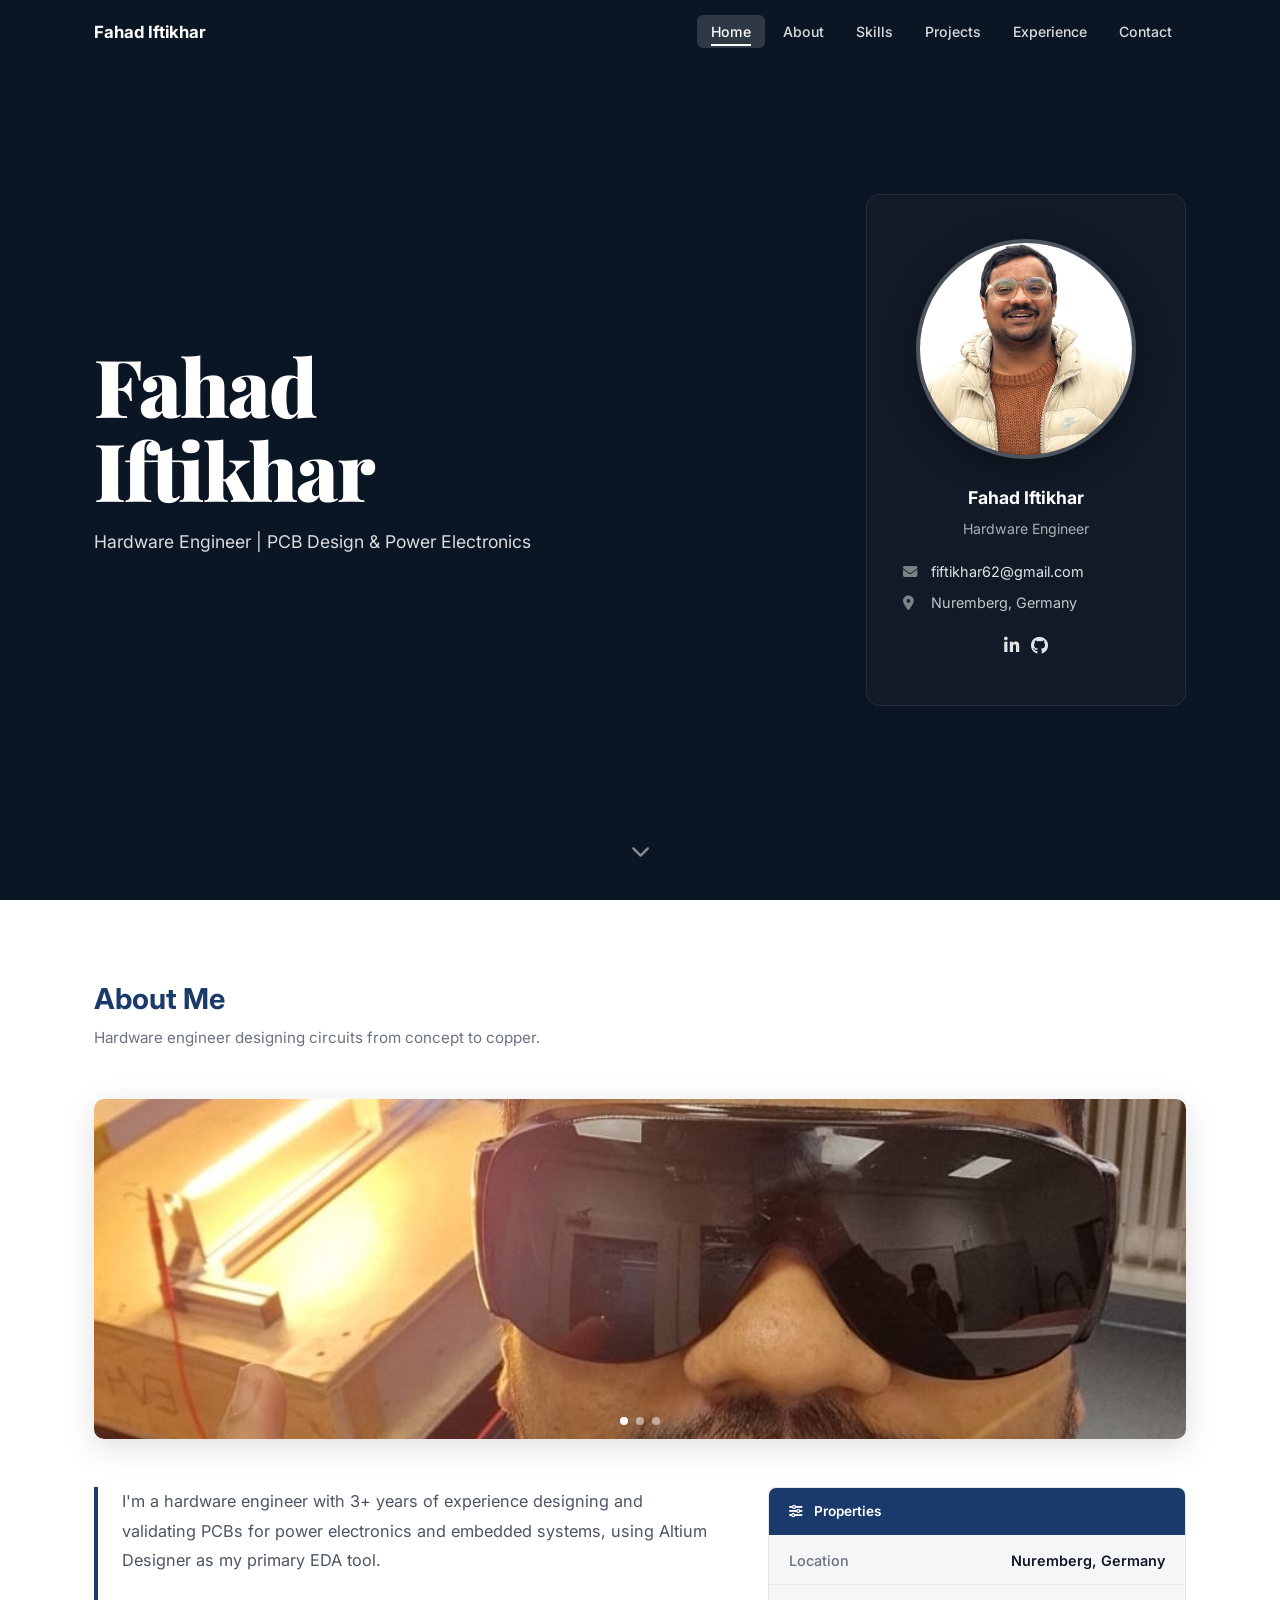
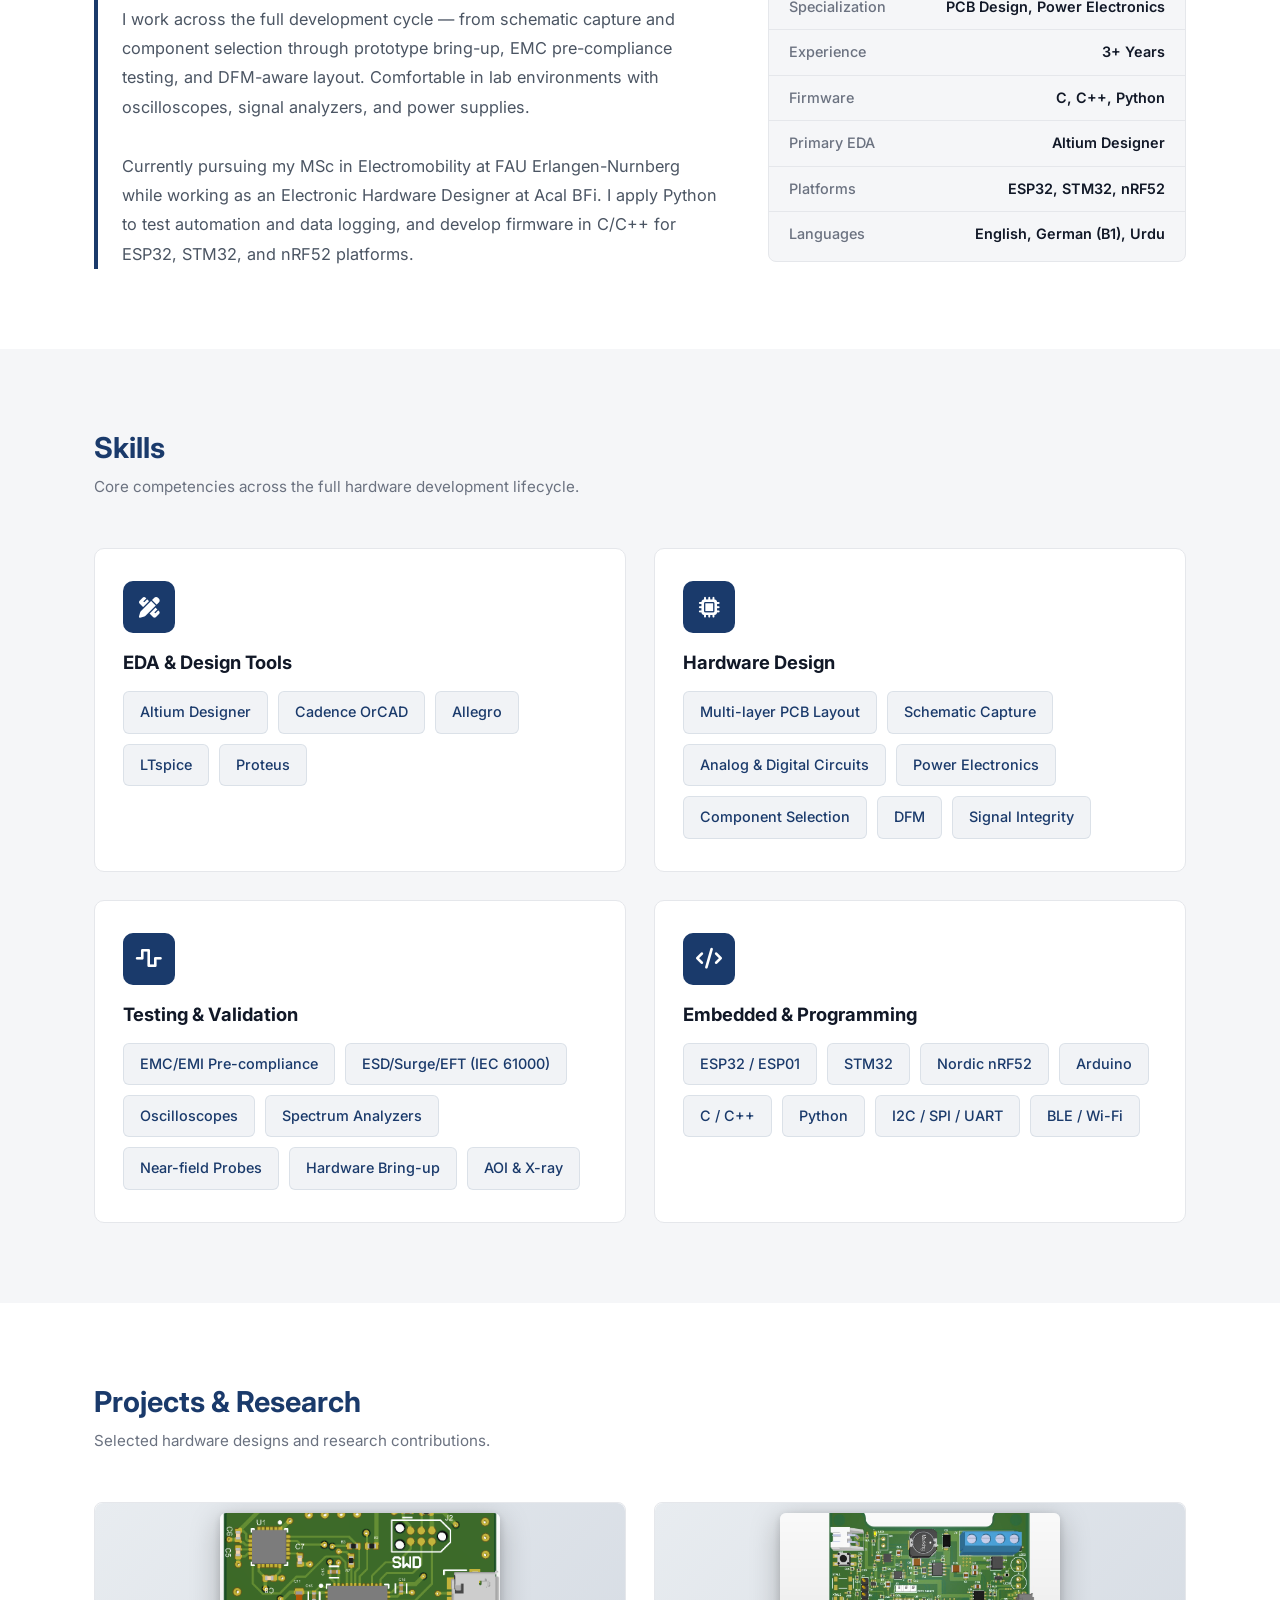
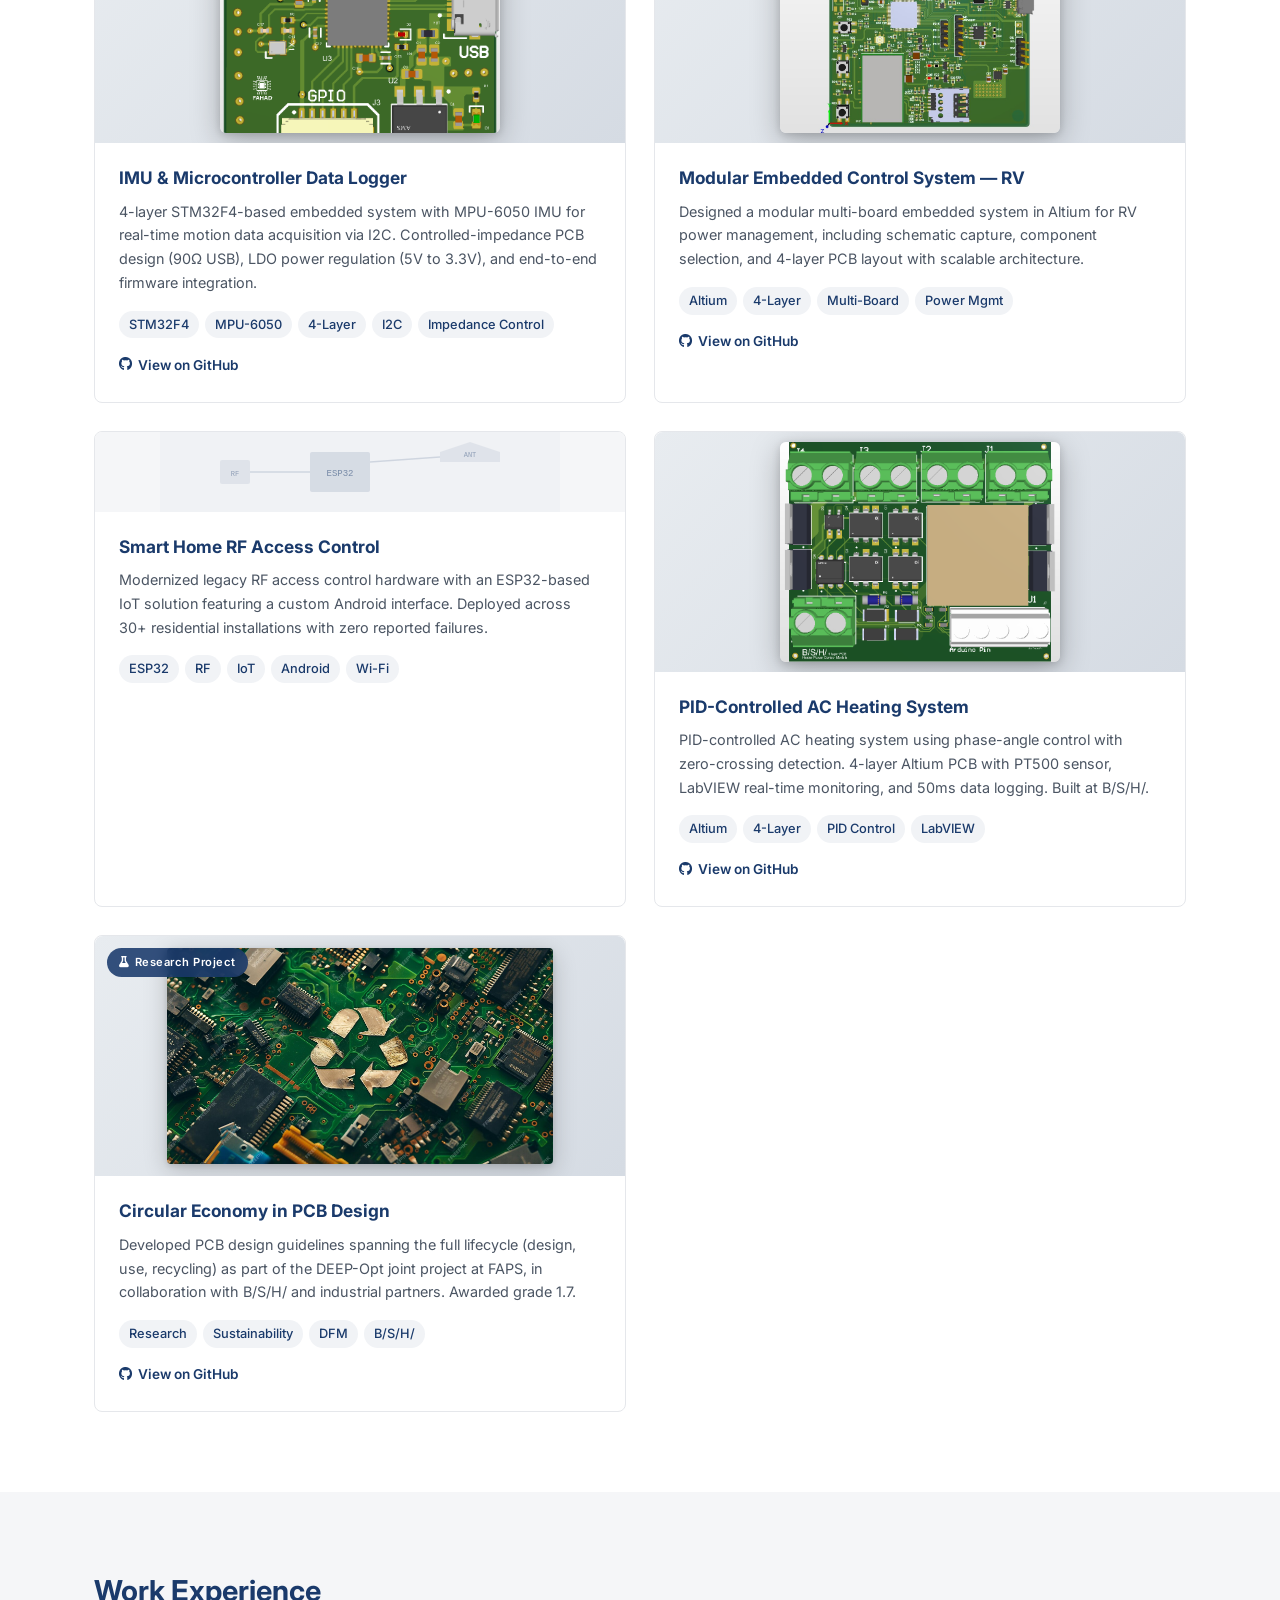
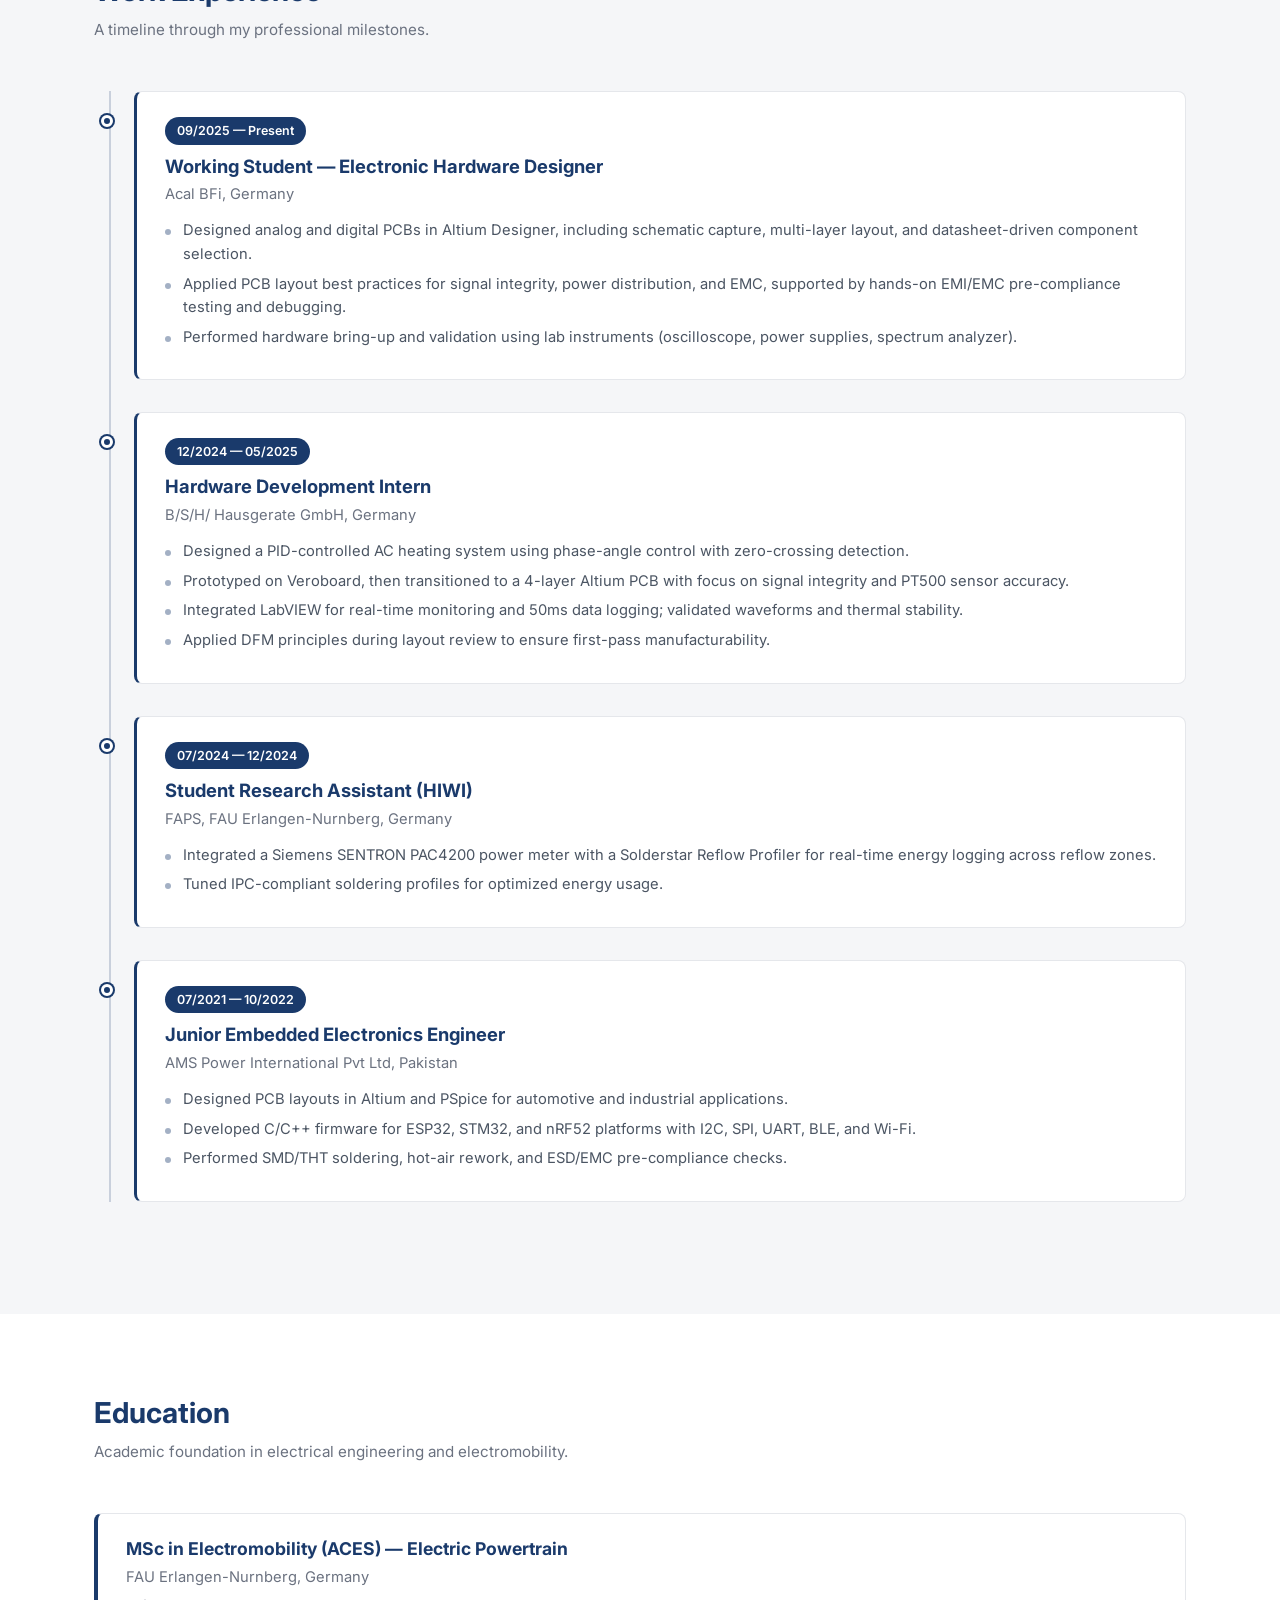
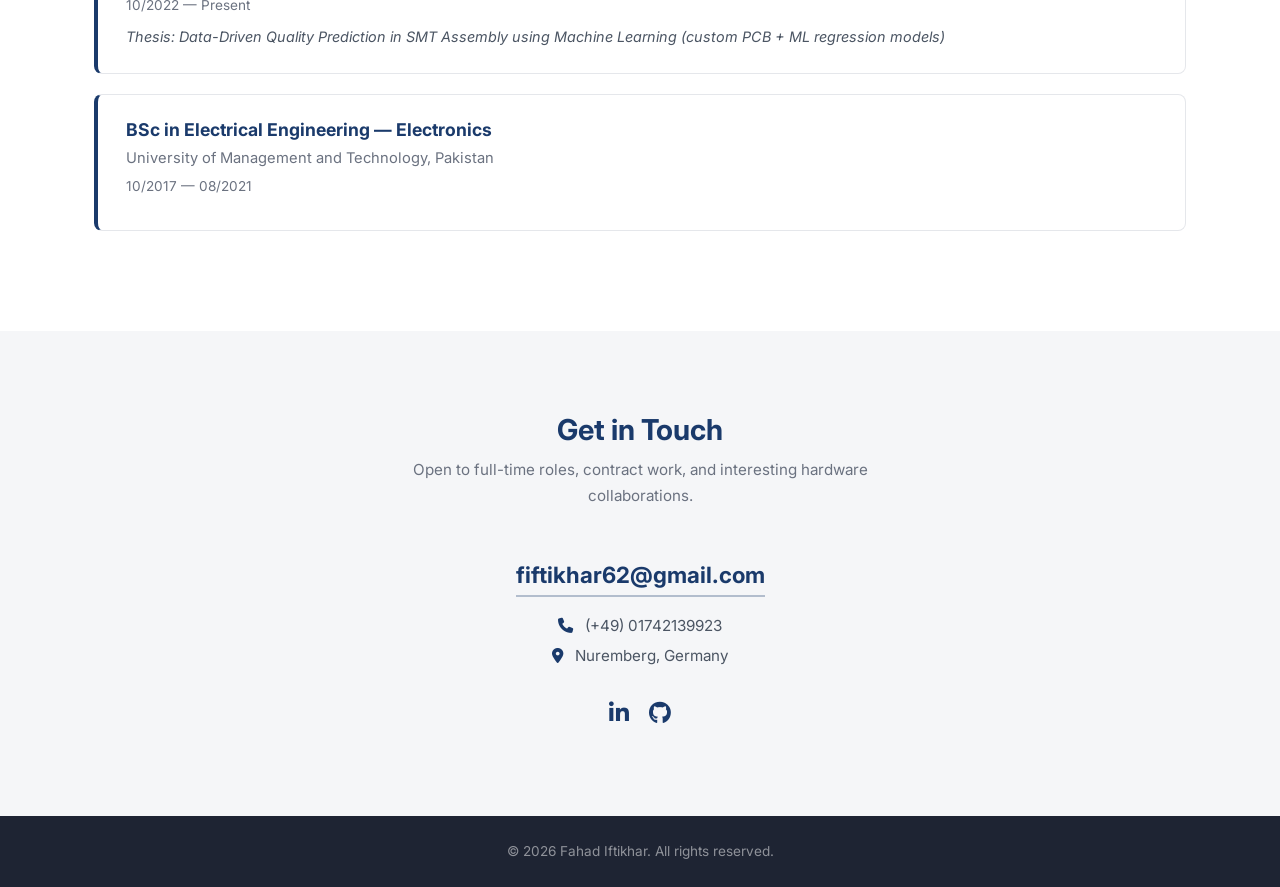
==== index.html @ a69d0ebf "Add photo slideshow to About section with B/S/H/ lab images - 3-image crossfade slideshow (Bsh1, bsh" ====
<!DOCTYPE html>
<html lang="en">
<head>
    <meta charset="UTF-8">
    <meta name="viewport" content="width=device-width, initial-scale=1.0">
    <title>Fahad Iftikhar | Hardware Engineer & PCB Design</title>
    <link rel="preconnect" href="https://fonts.googleapis.com">
    <link rel="preconnect" href="https://fonts.gstatic.com" crossorigin>
    <link href="https://fonts.googleapis.com/css2?family=Playfair+Display:wght@700;800;900&family=Inter:wght@300;400;500;600;700&display=swap" rel="stylesheet">
    <link rel="stylesheet" href="https://cdnjs.cloudflare.com/ajax/libs/font-awesome/6.5.1/css/all.min.css">
    <link rel="stylesheet" href="styles.css">
</head>
<body>

    <!-- NAVBAR -->
    <nav class="navbar navbar--transparent" id="navbar">
        <div class="nav-inner">
            <a href="#hero" class="nav-logo">Fahad Iftikhar</a>
            <button class="nav-hamburger" id="navHamburger" aria-label="Toggle navigation">
                <span></span><span></span><span></span>
            </button>
            <ul class="nav-links" id="navLinks">
                <li><a href="#hero" class="active">Home</a></li>
                <li><a href="#about">About</a></li>
                <li><a href="#skills">Skills</a></li>
                <li><a href="#projects">Projects</a></li>
                <li><a href="#experience">Experience</a></li>
                <li><a href="#contact">Contact</a></li>
            </ul>
        </div>
    </nav>

    <!-- ============================================
         HERO
         ============================================ -->
    <section class="hero" id="hero">
        <div class="hero-slideshow">
            <div class="hero-slide hero-slide--1"></div>
            <div class="hero-slide hero-slide--2"></div>
            <div class="hero-slide hero-slide--3"></div>
            <div class="hero-slide hero-slide--4"></div>
        </div>
        <div class="hero-inner">
            <div class="hero-content">
                <h1 class="hero-name">Fahad<br>Iftikhar</h1>
                <p class="hero-subtitle">Hardware Engineer | PCB Design & Power Electronics</p>
            </div>
            <div class="hero-sidebar">
                <div class="hero-photo">
                    <img src="CV.png" alt="Fahad Iftikhar">
                </div>
                <p class="hero-sidebar-name">Fahad Iftikhar</p>
                <p class="hero-sidebar-title">Hardware Engineer</p>
                <div class="hero-sidebar-info">
                    <p><i class="fa-solid fa-envelope" style="width:16px;margin-right:8px;opacity:0.6;"></i> <a href="mailto:fiftikhar62@gmail.com">fiftikhar62@gmail.com</a></p>
                    <p style="margin-top:6px;"><i class="fa-solid fa-location-dot" style="width:16px;margin-right:8px;opacity:0.6;"></i> Nuremberg, Germany</p>
                    <div style="display:flex;gap:12px;margin-top:16px;justify-content:center;">
                        <a href="https://www.linkedin.com/in/fahadiftikhar62/" target="_blank" style="font-size:1.1rem;"><i class="fa-brands fa-linkedin-in"></i></a>
                        <a href="https://github.com/fiftikhar62" target="_blank" style="font-size:1.1rem;"><i class="fa-brands fa-github"></i></a>
                    </div>
                </div>
            </div>
        </div>
        <a href="#about" class="scroll-indicator"><i class="fa-solid fa-chevron-down"></i></a>
    </section>

    <!-- ============================================
         ABOUT
         ============================================ -->
    <section class="section-padding" id="about">
        <div class="container">
            <h2 class="section-title reveal">About Me</h2>
            <p class="section-subtitle reveal reveal-d1">Hardware engineer designing circuits from concept to copper.</p>
            <div class="about-photos reveal reveal-up">
                <div class="about-slideshow">
                    <div class="about-slide about-slide--active">
                        <img src="Bsh1.jpeg" alt="At B/S/H/ lab">
                    </div>
                    <div class="about-slide">
                        <img src="bsh2.jpeg" alt="Hardware work at B/S/H/">
                    </div>
                    <div class="about-slide">
                        <img src="bsh3.jpeg" alt="PCB testing at B/S/H/">
                    </div>
                    <div class="about-slide-dots">
                        <span class="about-dot about-dot--active"></span>
                        <span class="about-dot"></span>
                        <span class="about-dot"></span>
                    </div>
                </div>
            </div>
            <div class="about-grid">
                <div class="about-text reveal reveal-left">
                    <p>I'm a hardware engineer with 3+ years of experience designing and validating PCBs for power electronics and embedded systems, using Altium Designer as my primary EDA tool.</p>
                    <br>
                    <p>I work across the full development cycle — from schematic capture and component selection through prototype bring-up, EMC pre-compliance testing, and DFM-aware layout. Comfortable in lab environments with oscilloscopes, signal analyzers, and power supplies.</p>
                    <br>
                    <p>Currently pursuing my MSc in Electromobility at FAU Erlangen-Nurnberg while working as an Electronic Hardware Designer at Acal BFi. I apply Python to test automation and data logging, and develop firmware in C/C++ for ESP32, STM32, and nRF52 platforms.</p>
                </div>
                <div class="about-properties reveal reveal-right">
                    <div class="about-properties-header"><i class="fa-solid fa-sliders" style="margin-right:8px;"></i> Properties</div>
                    <div class="about-properties-body">
                        <div class="prop-row"><span class="prop-key">Location</span><span class="prop-val">Nuremberg, Germany</span></div>
                        <div class="prop-row"><span class="prop-key">Specialization</span><span class="prop-val">PCB Design, Power Electronics</span></div>
                        <div class="prop-row"><span class="prop-key">Experience</span><span class="prop-val">3+ Years</span></div>
                        <div class="prop-row"><span class="prop-key">Firmware</span><span class="prop-val">C, C++, Python</span></div>
                        <div class="prop-row"><span class="prop-key">Primary EDA</span><span class="prop-val">Altium Designer</span></div>
                        <div class="prop-row"><span class="prop-key">Platforms</span><span class="prop-val">ESP32, STM32, nRF52</span></div>
                        <div class="prop-row"><span class="prop-key">Languages</span><span class="prop-val">English, German (B1), Urdu</span></div>
                    </div>
                </div>
            </div>
        </div>
    </section>

    <!-- ============================================
         SKILLS
         ============================================ -->
    <section class="section-padding skills-section" id="skills" style="background:var(--bg-grey);">
        <div class="container">
            <h2 class="section-title reveal">Skills</h2>
            <p class="section-subtitle reveal reveal-d1">Core competencies across the full hardware development lifecycle.</p>
            <div class="skills-grid">
                <div class="skill-card reveal reveal-up">
                    <div class="skill-card-icon"><i class="fa-solid fa-pen-ruler"></i></div>
                    <h3 class="skill-card-title">EDA & Design Tools</h3>
                    <div class="skill-tags">
                        <span class="skill-tag">Altium Designer</span>
                        <span class="skill-tag">Cadence OrCAD</span>
                        <span class="skill-tag">Allegro</span>
                        <span class="skill-tag">LTspice</span>
                        <span class="skill-tag">Proteus</span>
                    </div>
                </div>
                <div class="skill-card reveal reveal-up" style="transition-delay:0.1s;">
                    <div class="skill-card-icon"><i class="fa-solid fa-microchip"></i></div>
                    <h3 class="skill-card-title">Hardware Design</h3>
                    <div class="skill-tags">
                        <span class="skill-tag">Multi-layer PCB Layout</span>
                        <span class="skill-tag">Schematic Capture</span>
                        <span class="skill-tag">Analog & Digital Circuits</span>
                        <span class="skill-tag">Power Electronics</span>
                        <span class="skill-tag">Component Selection</span>
                        <span class="skill-tag">DFM</span>
                        <span class="skill-tag">Signal Integrity</span>
                    </div>
                </div>
                <div class="skill-card reveal reveal-up" style="transition-delay:0.2s;">
                    <div class="skill-card-icon"><i class="fa-solid fa-wave-square"></i></div>
                    <h3 class="skill-card-title">Testing & Validation</h3>
                    <div class="skill-tags">
                        <span class="skill-tag">EMC/EMI Pre-compliance</span>
                        <span class="skill-tag">ESD/Surge/EFT (IEC 61000)</span>
                        <span class="skill-tag">Oscilloscopes</span>
                        <span class="skill-tag">Spectrum Analyzers</span>
                        <span class="skill-tag">Near-field Probes</span>
                        <span class="skill-tag">Hardware Bring-up</span>
                        <span class="skill-tag">AOI & X-ray</span>
                    </div>
                </div>
                <div class="skill-card reveal reveal-up" style="transition-delay:0.3s;">
                    <div class="skill-card-icon"><i class="fa-solid fa-code"></i></div>
                    <h3 class="skill-card-title">Embedded & Programming</h3>
                    <div class="skill-tags">
                        <span class="skill-tag">ESP32 / ESP01</span>
                        <span class="skill-tag">STM32</span>
                        <span class="skill-tag">Nordic nRF52</span>
                        <span class="skill-tag">Arduino</span>
                        <span class="skill-tag">C / C++</span>
                        <span class="skill-tag">Python</span>
                        <span class="skill-tag">I2C / SPI / UART</span>
                        <span class="skill-tag">BLE / Wi-Fi</span>
                    </div>
                </div>
            </div>
        </div>
    </section>

    <!-- ============================================
         PROJECTS
         ============================================ -->
    <section class="section-padding" id="projects">
        <div class="container">
            <h2 class="section-title reveal">Projects & Research</h2>
            <p class="section-subtitle reveal reveal-d1">Selected hardware designs and research contributions.</p>
            <div class="projects-grid">

                <div id="imu-data-logger" class="project-card pcb-card reveal reveal-up">
                    <div class="pcb-showcase">
                        <div class="pcb-flipper">
                            <div class="pcb-flip-front">
                                <img src="IMU Logger F.png" alt="IMU Data Logger - Front View">
                            </div>
                            <div class="pcb-flip-back">
                                <img src="IMU Logger Back.png" alt="IMU Data Logger - Back View">
                            </div>
                        </div>
                    </div>
                    <div class="project-body">
                        <h3 class="project-name">IMU & Microcontroller Data Logger</h3>
                        <p class="project-desc">4-layer STM32F4-based embedded system with MPU-6050 IMU for real-time motion data acquisition via I2C. Controlled-impedance PCB design (90&#8486; USB), LDO power regulation (5V to 3.3V), and end-to-end firmware integration.</p>
                        <div class="project-tags">
                            <span class="project-tag">STM32F4</span>
                            <span class="project-tag">MPU-6050</span>
                            <span class="project-tag">4-Layer</span>
                            <span class="project-tag">I2C</span>
                            <span class="project-tag">Impedance Control</span>
                        </div>
                        <a href="https://github.com/fiftikhar62/Inertial-Measurement-Unit-IMU-Microcontroller-Data-Logger" target="_blank" class="project-link"><i class="fa-brands fa-github"></i> View on GitHub</a>
                    </div>
                </div>

                <div id="rv-control-system" class="project-card pcb-card reveal reveal-up" style="transition-delay:0.1s;">
                    <div class="pcb-showcase">
                        <div class="pcb-flipper">
                            <div class="pcb-flip-front">
                                <img src="RV-Main_1.jpg" alt="RV Main Hub - Top View">
                            </div>
                            <div class="pcb-flip-back">
                                <img src="RV-Main_2.jpg" alt="RV Main Hub - Back View">
                            </div>
                        </div>
                    </div>
                    <div class="project-body">
                        <h3 class="project-name">Modular Embedded Control System — RV</h3>
                        <p class="project-desc">Designed a modular multi-board embedded system in Altium for RV power management, including schematic capture, component selection, and 4-layer PCB layout with scalable architecture.</p>
                        <div class="project-tags">
                            <span class="project-tag">Altium</span>
                            <span class="project-tag">4-Layer</span>
                            <span class="project-tag">Multi-Board</span>
                            <span class="project-tag">Power Mgmt</span>
                        </div>
                        <a href="https://github.com/fiftikhar62/RV-Hub-Board-PCB-Design" target="_blank" class="project-link"><i class="fa-brands fa-github"></i> View on GitHub</a>
                    </div>
                </div>

                <div id="smart-home-rf" class="project-card reveal reveal-up" style="transition-delay:0.2s;">
                    <div class="project-decoration">
                        <svg viewBox="0 0 400 80" xmlns="http://www.w3.org/2000/svg">
                            <rect fill="#f0f2f5" width="400" height="80"/>
                            <rect x="150" y="20" width="60" height="40" rx="2" fill="#1a3a6b" opacity="0.12"/>
                            <text x="180" y="44" text-anchor="middle" font-size="9" fill="#1a3a6b" opacity="0.5" font-family="monospace">ESP32</text>
                            <path d="M280 20 L310 10 L340 20 L340 30 L280 30 Z" fill="#1a3a6b" opacity="0.08"/>
                            <text x="310" y="25" text-anchor="middle" font-size="7" fill="#1a3a6b" opacity="0.4" font-family="monospace">ANT</text>
                            <rect x="60" y="28" width="30" height="24" rx="2" fill="#1a3a6b" opacity="0.08"/>
                            <text x="75" y="44" text-anchor="middle" font-size="7" fill="#1a3a6b" opacity="0.4" font-family="monospace">RF</text>
                            <line x1="90" y1="40" x2="150" y2="40" stroke="#1a3a6b" stroke-width="1.5" opacity="0.15"/>
                            <line x1="210" y1="30" x2="280" y2="25" stroke="#1a3a6b" stroke-width="1.5" opacity="0.15"/>
                        </svg>
                    </div>
                    <div class="project-body">
                        <h3 class="project-name">Smart Home RF Access Control</h3>
                        <p class="project-desc">Modernized legacy RF access control hardware with an ESP32-based IoT solution featuring a custom Android interface. Deployed across 30+ residential installations with zero reported failures.</p>
                        <div class="project-tags">
                            <span class="project-tag">ESP32</span>
                            <span class="project-tag">RF</span>
                            <span class="project-tag">IoT</span>
                            <span class="project-tag">Android</span>
                            <span class="project-tag">Wi-Fi</span>
                        </div>
                    </div>
                </div>

                <div id="pid-heating-system" class="project-card pcb-card reveal reveal-up" style="transition-delay:0.3s;">
                    <div class="pcb-showcase pcb-showcase--static">
                        <img src="PID-Controlled AC Heating System.png" alt="PID-Controlled AC Heating System PCB">
                    </div>
                    <div class="project-body">
                        <h3 class="project-name">PID-Controlled AC Heating System</h3>
                        <p class="project-desc">PID-controlled AC heating system using phase-angle control with zero-crossing detection. 4-layer Altium PCB with PT500 sensor, LabVIEW real-time monitoring, and 50ms data logging. Built at B/S/H/.</p>
                        <div class="project-tags">
                            <span class="project-tag">Altium</span>
                            <span class="project-tag">4-Layer</span>
                            <span class="project-tag">PID Control</span>
                            <span class="project-tag">LabVIEW</span>
                        </div>
                        <a href="https://github.com/fiftikhar62/Heater-Power-Control-System-With-Phase-angle-shift-Method" target="_blank" class="project-link"><i class="fa-brands fa-github"></i> View on GitHub</a>
                    </div>
                </div>

                <div id="circular-economy-research" class="project-card pcb-card reveal reveal-up" style="transition-delay:0.15s;">
                    <div class="pcb-showcase research-showcase">
                        <span class="research-badge"><i class="fa-solid fa-flask"></i> Research Project</span>
                        <div class="research-carousel">
                            <div class="research-slide research-slide--active">
                                <img src="PT1.jpg" alt="Circular Economy Research - Page 1">
                            </div>
                            <div class="research-slide">
                                <img src="PT2.jpg" alt="Circular Economy Research - Page 2">
                            </div>
                            <div class="research-slide">
                                <img src="PT3.jpg" alt="Circular Economy Research - Page 3">
                            </div>
                        </div>
                    </div>
                    <div class="project-body">
                        <h3 class="project-name">Circular Economy in PCB Design</h3>
                        <p class="project-desc">Developed PCB design guidelines spanning the full lifecycle (design, use, recycling) as part of the DEEP-Opt joint project at FAPS, in collaboration with B/S/H/ and industrial partners. Awarded grade 1.7.</p>
                        <div class="project-tags">
                            <span class="project-tag">Research</span>
                            <span class="project-tag">Sustainability</span>
                            <span class="project-tag">DFM</span>
                            <span class="project-tag">B/S/H/</span>
                        </div>
                        <a href="https://github.com/fiftikhar62/Conceptualization-of-Circular-Economy-Guidelines-for-PCB-s-using-Literature-Insights." target="_blank" class="project-link"><i class="fa-brands fa-github"></i> View on GitHub</a>
                    </div>
                </div>

            </div>
        </div>
    </section>

    <!-- ============================================
         EXPERIENCE
         ============================================ -->
    <section class="section-padding" id="experience" style="background:var(--bg-grey);">
        <div class="container">
            <h2 class="section-title reveal">Work Experience</h2>
            <p class="section-subtitle reveal reveal-d1">A timeline through my professional milestones.</p>
            <div class="timeline">

                <div class="timeline-item reveal reveal-left">
                    <div class="timeline-dot"></div>
                    <div class="timeline-card">
                        <span class="timeline-date">09/2025 — Present</span>
                        <h3 class="timeline-role">Working Student — Electronic Hardware Designer</h3>
                        <p class="timeline-org">Acal BFi, Germany</p>
                        <ul class="timeline-desc">
                            <li>Designed analog and digital PCBs in Altium Designer, including schematic capture, multi-layer layout, and datasheet-driven component selection.</li>
                            <li>Applied PCB layout best practices for signal integrity, power distribution, and EMC, supported by hands-on EMI/EMC pre-compliance testing and debugging.</li>
                            <li>Performed hardware bring-up and validation using lab instruments (oscilloscope, power supplies, spectrum analyzer).</li>
                        </ul>
                    </div>
                </div>

                <div class="timeline-item reveal reveal-left" style="transition-delay:0.1s;">
                    <div class="timeline-dot"></div>
                    <div class="timeline-card">
                        <span class="timeline-date">12/2024 — 05/2025</span>
                        <h3 class="timeline-role">Hardware Development Intern</h3>
                        <p class="timeline-org">B/S/H/ Hausgerate GmbH, Germany</p>
                        <ul class="timeline-desc">
                            <li>Designed a PID-controlled AC heating system using phase-angle control with zero-crossing detection.</li>
                            <li>Prototyped on Veroboard, then transitioned to a 4-layer Altium PCB with focus on signal integrity and PT500 sensor accuracy.</li>
                            <li>Integrated LabVIEW for real-time monitoring and 50ms data logging; validated waveforms and thermal stability.</li>
                            <li>Applied DFM principles during layout review to ensure first-pass manufacturability.</li>
                        </ul>
                    </div>
                </div>

                <div class="timeline-item reveal reveal-left" style="transition-delay:0.2s;">
                    <div class="timeline-dot"></div>
                    <div class="timeline-card">
                        <span class="timeline-date">07/2024 — 12/2024</span>
                        <h3 class="timeline-role">Student Research Assistant (HIWI)</h3>
                        <p class="timeline-org">FAPS, FAU Erlangen-Nurnberg, Germany</p>
                        <ul class="timeline-desc">
                            <li>Integrated a Siemens SENTRON PAC4200 power meter with a Solderstar Reflow Profiler for real-time energy logging across reflow zones.</li>
                            <li>Tuned IPC-compliant soldering profiles for optimized energy usage.</li>
                        </ul>
                    </div>
                </div>

                <div class="timeline-item reveal reveal-left" style="transition-delay:0.3s;">
                    <div class="timeline-dot"></div>
                    <div class="timeline-card">
                        <span class="timeline-date">07/2021 — 10/2022</span>
                        <h3 class="timeline-role">Junior Embedded Electronics Engineer</h3>
                        <p class="timeline-org">AMS Power International Pvt Ltd, Pakistan</p>
                        <ul class="timeline-desc">
                            <li>Designed PCB layouts in Altium and PSpice for automotive and industrial applications.</li>
                            <li>Developed C/C++ firmware for ESP32, STM32, and nRF52 platforms with I2C, SPI, UART, BLE, and Wi-Fi.</li>
                            <li>Performed SMD/THT soldering, hot-air rework, and ESD/EMC pre-compliance checks.</li>
                        </ul>
                    </div>
                </div>

            </div>
        </div>
    </section>

    <!-- ============================================
         EDUCATION
         ============================================ -->
    <section class="section-padding" id="education">
        <div class="container">
            <h2 class="section-title reveal">Education</h2>
            <p class="section-subtitle reveal reveal-d1">Academic foundation in electrical engineering and electromobility.</p>

            <div class="education-card reveal reveal-up">
                <h3 class="education-degree">MSc in Electromobility (ACES) — Electric Powertrain</h3>
                <p class="education-school">FAU Erlangen-Nurnberg, Germany</p>
                <p class="education-date">10/2022 — Present</p>
                <p class="education-thesis">Thesis: Data-Driven Quality Prediction in SMT Assembly using Machine Learning (custom PCB + ML regression models)</p>
            </div>

            <div class="education-card reveal reveal-up" style="transition-delay:0.15s;">
                <h3 class="education-degree">BSc in Electrical Engineering — Electronics</h3>
                <p class="education-school">University of Management and Technology, Pakistan</p>
                <p class="education-date">10/2017 — 08/2021</p>
            </div>

        </div>
    </section>

    <!-- ============================================
         CONTACT
         ============================================ -->
    <section class="section-padding contact-section" id="contact" style="background:var(--bg-grey);">
        <div class="container">
            <h2 class="section-title reveal" style="text-align:center;">Get in Touch</h2>
            <p class="section-subtitle reveal reveal-d1" style="margin-left:auto;margin-right:auto;text-align:center;">Open to full-time roles, contract work, and interesting hardware collaborations.</p>

            <div class="reveal reveal-up">
                <a href="mailto:fiftikhar62@gmail.com" class="contact-email">fiftikhar62@gmail.com</a>

                <div class="contact-details">
                    <p><i class="fa-solid fa-phone" style="margin-right:8px;color:var(--primary);"></i> (+49) 01742139923</p>
                    <p><i class="fa-solid fa-location-dot" style="margin-right:8px;color:var(--primary);"></i> Nuremberg, Germany</p>
                    <p style="margin-top:20px;">
                        <a href="https://www.linkedin.com/in/fahadiftikhar62/" target="_blank" style="margin-right:16px;font-size:1.4rem;"><i class="fa-brands fa-linkedin-in"></i></a>
                        <a href="https://github.com/fiftikhar62" target="_blank" style="font-size:1.4rem;"><i class="fa-brands fa-github"></i></a>
                    </p>
                </div>
            </div>
        </div>
    </section>

    <!-- FOOTER -->
    <footer class="footer">
        <div class="container">
            <p>&copy; 2026 Fahad Iftikhar. All rights reserved.</p>
        </div>
    </footer>

    <script src="script.js"></script>
</body>
</html>
---- styles.css ----
/* ============================================================
   FAHAD IFTIKHAR — PORTFOLIO STYLESHEET
   ============================================================ */

/* ============================================================
   1. CSS CUSTOM PROPERTIES AND RESET
   ============================================================ */

:root {
    --primary: #1a3a6b;
    --primary-light: #2c5299;
    --primary-bg: rgba(26,58,107,0.06);
    --bg-white: #ffffff;
    --bg-grey: #f5f6f8;
    --bg-dark: #1e2433;
    --text-primary: #111827;
    --text-secondary: #4b5563;
    --text-muted: #6b7280;
    --border: #e5e7eb;
    --shadow-sm: 0 1px 3px rgba(0,0,0,0.06);
    --shadow-md: 0 4px 16px rgba(0,0,0,0.08);
    --font-main: 'Inter', -apple-system, BlinkMacSystemFont, sans-serif;
    --font-display: 'Playfair Display', Georgia, serif;
    --nav-height: 64px;
    --container-width: 1140px;
}

*, *::before, *::after { margin: 0; padding: 0; box-sizing: border-box; }
html { scroll-behavior: smooth; scroll-padding-top: var(--nav-height); }
body { font-family: var(--font-main); background: var(--bg-white); color: var(--text-primary); line-height: 1.7; font-size: 1rem; overflow-x: hidden; }
a { color: var(--primary); text-decoration: none; transition: color 0.2s; }
a:hover { color: var(--primary-light); }
h1 { font-family: var(--font-display); font-weight: 900; line-height: 1.1; color: var(--primary); }
h2, h3, h4 { font-weight: 700; line-height: 1.3; color: var(--primary); }
img { max-width: 100%; height: auto; }
.container { max-width: var(--container-width); margin: 0 auto; padding: 0 24px; }
.section-padding { padding: 80px 0; }
.section-title { font-size: 1.8rem; margin-bottom: 8px; }
.section-subtitle { color: var(--text-muted); font-size: 0.95rem; max-width: 540px; margin-bottom: 48px; }

/* ============================================================
   2. NAVBAR
   ============================================================ */

.navbar {
    position: fixed;
    top: 0;
    left: 0;
    right: 0;
    height: var(--nav-height);
    z-index: 1000;
    transition: background 0.3s, box-shadow 0.3s;
}

.navbar--transparent {
    background: transparent;
}

.navbar--solid {
    background: var(--bg-white);
    box-shadow: var(--shadow-md);
}

.nav-inner {
    display: flex;
    align-items: center;
    justify-content: space-between;
    height: 100%;
    max-width: var(--container-width);
    margin: 0 auto;
    padding: 0 24px;
}

.nav-logo {
    font-weight: 700;
    font-size: 1.05rem;
    transition: color 0.2s;
}

.navbar--transparent .nav-logo {
    color: #ffffff;
}

.navbar--solid .nav-logo {
    color: var(--primary);
}

.nav-links {
    display: flex;
    align-items: center;
    gap: 4px;
    list-style: none;
}

.nav-links a {
    font-size: 0.88rem;
    font-weight: 500;
    padding: 8px 14px;
    border-radius: 6px;
    transition: color 0.2s, background 0.2s;
}

.navbar--transparent .nav-links a {
    color: rgba(255, 255, 255, 0.85);
}

.navbar--transparent .nav-links a:hover,
.navbar--transparent .nav-links a.active {
    color: #ffffff;
    background: rgba(255, 255, 255, 0.15);
}

.navbar--solid .nav-links a {
    color: var(--text-secondary);
}

.navbar--solid .nav-links a:hover,
.navbar--solid .nav-links a.active {
    color: var(--primary);
    background: var(--primary-bg);
}

.nav-hamburger {
    display: none;
    flex-direction: column;
    justify-content: center;
    gap: 5px;
    width: 36px;
    height: 36px;
    background: none;
    border: none;
    cursor: pointer;
    padding: 4px;
}

.nav-hamburger span {
    display: block;
    width: 100%;
    height: 2px;
    border-radius: 2px;
    transition: transform 0.3s, opacity 0.3s, background 0.3s;
}

.navbar--transparent .nav-hamburger span {
    background: #ffffff;
}

.navbar--solid .nav-hamburger span {
    background: var(--text-primary);
}

.nav-hamburger.open span:nth-child(1) {
    transform: translateY(7px) rotate(45deg);
}

.nav-hamburger.open span:nth-child(2) {
    opacity: 0;
}

.nav-hamburger.open span:nth-child(3) {
    transform: translateY(-7px) rotate(-45deg);
}

/* ============================================================
   3. HERO
   ============================================================ */

@keyframes bounce {
    0%, 100% { transform: translateY(0); }
    50% { transform: translateY(8px); }
}

/* Background image slideshow — 4 slides, 24s total cycle */
@keyframes heroSlide {
    0%      { opacity: 0; }
    4%      { opacity: 1; }
    25%     { opacity: 1; }
    29%     { opacity: 0; }
    100%    { opacity: 0; }
}

.hero {
    min-height: 100vh;
    display: flex;
    align-items: center;
    justify-content: center;
    background: #0d1b2a;
    position: relative;
    overflow: hidden;
}

.hero-slideshow {
    position: absolute;
    inset: 0;
    z-index: 0;
}

.hero-slide {
    position: absolute;
    inset: 0;
    background-size: cover;
    background-position: center;
    opacity: 0;
    animation: heroSlide 24s infinite;
    transform: scale(1.05);
    transition: transform 8s ease;
}

.hero-slide--1 {
    background-image: url('https://images.unsplash.com/photo-1518770660439-4636190af475?w=1920&q=80');
    animation-delay: 0s;
}

.hero-slide--2 {
    background-image: url('https://images.unsplash.com/photo-1611532736597-de2d4265fba3?w=1920&q=80');
    animation-delay: 6s;
}

.hero-slide--3 {
    background-image: url('https://images.unsplash.com/photo-1555664424-778a1e5e1b48?w=1920&q=80');
    animation-delay: 12s;
}

.hero-slide--4 {
    background-image: url('https://images.unsplash.com/photo-1562408590-e32931084e23?w=1920&q=80');
    animation-delay: 18s;
}

/* Dark overlay for readability */
.hero::before {
    content: '';
    position: absolute;
    inset: 0;
    background: rgba(10, 20, 35, 0.7);
    z-index: 1;
}

.hero-inner {
    position: relative;
    z-index: 2;
    display: flex;
    align-items: center;
    justify-content: space-between;
    gap: 48px;
    max-width: var(--container-width);
    width: 100%;
    padding: 0 24px;
}

.hero-content {
    flex: 1;
}

.hero-name {
    font-family: var(--font-display);
    font-size: 5rem;
    font-weight: 900;
    color: #ffffff;
    line-height: 1.05;
    margin-bottom: 16px;
    letter-spacing: -0.02em;
}

.hero-subtitle {
    font-size: 1.1rem;
    color: rgba(255, 255, 255, 0.85);
    margin-bottom: 0;
}

.hero-sidebar {
    width: 320px;
    flex-shrink: 0;
    background: rgba(20, 28, 42, 0.88);
    backdrop-filter: blur(12px);
    -webkit-backdrop-filter: blur(12px);
    border-radius: 14px;
    padding: 44px 36px;
    text-align: center;
    color: #ffffff;
    border: 1px solid rgba(255,255,255,0.08);
}

.hero-photo {
    width: 220px;
    height: 220px;
    border-radius: 50%;
    border: 4px solid rgba(255, 255, 255, 0.25);
    box-shadow: 0 8px 32px rgba(0,0,0,0.4);
    overflow: hidden;
    margin: 0 auto 24px;
}

.hero-photo img {
    width: 100%;
    height: 100%;
    object-fit: cover;
}

.hero-sidebar-name {
    font-size: 1.1rem;
    font-weight: 700;
    color: #ffffff;
    margin-bottom: 4px;
}

.hero-sidebar-title {
    font-size: 0.88rem;
    color: rgba(255, 255, 255, 0.65);
    margin-bottom: 20px;
}

.hero-sidebar-info {
    font-size: 0.9rem;
    color: rgba(255, 255, 255, 0.75);
    text-align: left;
}

.hero-sidebar-info a {
    color: rgba(255, 255, 255, 0.88);
}

.hero-sidebar-info a:hover {
    color: #ffffff;
}

.scroll-indicator {
    position: absolute;
    bottom: 32px;
    left: 50%;
    transform: translateX(-50%);
    z-index: 2;
    color: rgba(255, 255, 255, 0.5);
    font-size: 1.2rem;
    animation: bounce 2s infinite;
    cursor: default;
}

/* ============================================================
   4. ABOUT
   ============================================================ */

.about-photos {
    margin-bottom: 48px;
}

.about-slideshow {
    position: relative;
    width: 100%;
    height: 340px;
    border-radius: 10px;
    overflow: hidden;
    box-shadow: 0 8px 32px rgba(0,0,0,0.13);
}

.about-slide {
    position: absolute;
    inset: 0;
    opacity: 0;
    transition: opacity 1s ease;
}

.about-slide--active {
    opacity: 1;
}

.about-slide img {
    width: 100%;
    height: 100%;
    object-fit: cover;
}

.about-slide-dots {
    position: absolute;
    bottom: 14px;
    left: 50%;
    transform: translateX(-50%);
    display: flex;
    gap: 8px;
    z-index: 5;
}

.about-dot {
    width: 8px;
    height: 8px;
    border-radius: 50%;
    background: rgba(255,255,255,0.5);
    transition: background 0.3s;
    cursor: pointer;
}

.about-dot--active {
    background: #fff;
}

.about-grid {
    display: grid;
    grid-template-columns: 1.5fr 1fr;
    gap: 48px;
    align-items: start;
}

.about-text {
    border-left: 4px solid var(--primary);
    padding-left: 24px;
    font-size: 1.02rem;
    color: var(--text-secondary);
    line-height: 1.8;
}

.about-properties {
    background: var(--bg-grey);
    border: 1px solid var(--border);
    border-radius: 8px;
    overflow: hidden;
}

.about-properties-header {
    background: var(--primary);
    color: #ffffff;
    padding: 12px 20px;
    font-size: 0.85rem;
    font-weight: 600;
}

.about-properties-body {
    padding: 4px 0;
}

.prop-row {
    display: flex;
    align-items: center;
    justify-content: space-between;
    padding: 10px 20px;
    font-size: 0.9rem;
    border-bottom: 1px solid var(--border);
}

.prop-row:last-child {
    border-bottom: none;
}

.prop-key {
    color: var(--text-muted);
    font-weight: 500;
}

.prop-val {
    color: var(--text-primary);
    font-weight: 600;
    text-align: right;
}

/* ============================================================
   5. SKILLS
   ============================================================ */

.skills-section {
    position: relative;
}

.skills-grid {
    display: grid;
    grid-template-columns: repeat(2, 1fr);
    gap: 28px;
    position: relative;
}

.skill-card {
    background: var(--bg-white);
    border: 1px solid var(--border);
    border-radius: 10px;
    padding: 32px 28px;
    position: relative;
    z-index: 1;
    transition: box-shadow 0.2s, transform 0.2s;
}

.skill-card:hover {
    box-shadow: var(--shadow-md);
    transform: translateY(-2px);
}

.skill-card-icon {
    width: 52px;
    height: 52px;
    background: var(--primary);
    color: #ffffff;
    border-radius: 10px;
    display: flex;
    align-items: center;
    justify-content: center;
    font-size: 1.3rem;
    margin-bottom: 18px;
}

.skill-card-title {
    font-size: 1.15rem;
    font-weight: 700;
    color: var(--text-primary);
    margin-bottom: 16px;
}

.skill-tags {
    display: flex;
    flex-wrap: wrap;
    gap: 10px;
}

.skill-tag {
    background: var(--primary-bg);
    color: var(--primary);
    padding: 8px 16px;
    border-radius: 6px;
    font-size: 0.9rem;
    font-weight: 500;
    border: 1px solid rgba(26,58,107,0.1);
    transition: background 0.2s, transform 0.15s;
}

.skill-tag:hover {
    background: var(--primary);
    color: #ffffff;
    transform: translateY(-1px);
}

.skills-circuit-trace {
    position: absolute;
    inset: 0;
    width: 100%;
    height: 100%;
    pointer-events: none;
    z-index: 0;
    opacity: 0.08;
}

/* ============================================================
   6. EXPERIENCE TIMELINE
   ============================================================ */

.timeline {
    position: relative;
    padding-left: 40px;
}

.timeline::before {
    content: '';
    position: absolute;
    left: 15px;
    top: 0;
    bottom: 0;
    width: 2px;
    background: rgba(26, 58, 107, 0.2);
}

.timeline-item {
    position: relative;
    margin-bottom: 32px;
}

.timeline-dot {
    position: absolute;
    left: -33px;
    top: 24px;
    width: 12px;
    height: 12px;
    border-radius: 50%;
    background: var(--primary);
    border: 3px solid #ffffff;
    box-shadow: 0 0 0 2px var(--primary);
}

.timeline-card {
    background: var(--bg-white);
    border: 1px solid var(--border);
    border-left: 3px solid var(--primary);
    border-radius: 8px;
    padding: 24px 28px;
    transition: box-shadow 0.2s;
}

.timeline-card:hover {
    box-shadow: var(--shadow-md);
}

.timeline-date {
    display: inline-block;
    background: var(--primary);
    color: #ffffff;
    font-size: 0.78rem;
    font-weight: 600;
    padding: 3px 12px;
    border-radius: 20px;
    margin-bottom: 10px;
}

.timeline-role {
    font-size: 1.15rem;
    font-weight: 700;
    color: var(--primary);
    margin-bottom: 4px;
}

.timeline-org {
    font-size: 0.92rem;
    color: var(--text-muted);
    margin-bottom: 12px;
}

.timeline-desc {
    list-style: none;
    padding: 0;
}

.timeline-desc li {
    padding-left: 18px;
    margin-bottom: 6px;
    font-size: 0.92rem;
    color: var(--text-secondary);
    line-height: 1.6;
    position: relative;
}

.timeline-desc li::before {
    content: '';
    position: absolute;
    left: 0;
    top: 10px;
    width: 6px;
    height: 6px;
    border-radius: 50%;
    background: rgba(26, 58, 107, 0.4);
}

/* ============================================================
   7. EDUCATION
   ============================================================ */

.education-card {
    background: var(--bg-white);
    border: 1px solid var(--border);
    border-left: 4px solid var(--primary);
    border-radius: 8px;
    padding: 24px 28px;
    margin-bottom: 20px;
    transition: box-shadow 0.2s;
}

.education-card:hover {
    box-shadow: var(--shadow-md);
}

.education-degree {
    font-size: 1.1rem;
    font-weight: 700;
    color: var(--primary);
    margin-bottom: 4px;
}

.education-school {
    font-size: 0.92rem;
    color: var(--text-muted);
    margin-bottom: 4px;
}

.education-date {
    font-size: 0.85rem;
    color: var(--text-muted);
    margin-bottom: 8px;
}

.education-thesis {
    font-size: 0.9rem;
    color: var(--text-secondary);
    font-style: italic;
}

/* ============================================================
   8. PROJECTS
   ============================================================ */

.projects-grid {
    display: grid;
    grid-template-columns: repeat(2, 1fr);
    gap: 28px;
}

.project-card {
    background: var(--bg-white);
    border: 1px solid var(--border);
    border-radius: 8px;
    overflow: hidden;
    transition: box-shadow 0.2s, transform 0.2s, border-top-color 0.2s;
}

.project-card:hover {
    box-shadow: var(--shadow-md);
    transform: translateY(-2px);
    border-top: 3px solid var(--primary);
}

.project-decoration {
    height: 80px;
    background: var(--bg-grey);
    display: flex;
    align-items: center;
    justify-content: center;
    overflow: hidden;
}

.project-decoration svg {
    width: 100%;
    height: 100%;
}

.project-body {
    padding: 24px;
}

.project-name {
    font-size: 1.08rem;
    font-weight: 700;
    color: var(--primary);
    margin-bottom: 10px;
}

.project-desc {
    font-size: 0.9rem;
    color: var(--text-secondary);
    line-height: 1.65;
    margin-bottom: 16px;
}

.project-tags {
    display: flex;
    flex-wrap: wrap;
    gap: 6px;
    margin-bottom: 12px;
}

.project-tag {
    background: var(--primary-bg);
    color: var(--primary);
    padding: 3px 10px;
    border-radius: 16px;
    font-size: 0.8rem;
    font-weight: 500;
}

.project-link {
    display: inline-flex;
    align-items: center;
    justify-content: center;
    gap: 6px;
    font-size: 0.85rem;
    font-weight: 600;
    color: var(--primary);
    transition: color 0.2s;
}

.project-link:hover {
    color: var(--primary-light);
}

/* ============================================================
   9. CERTIFICATIONS AND DOCUMENTS
   ============================================================ */

.docs-grid {
    display: grid;
    grid-template-columns: repeat(3, 1fr);
    gap: 24px;
}

.doc-card {
    background: var(--bg-white);
    border: 1px solid var(--border);
    border-radius: 8px;
    padding: 28px 24px;
    text-align: center;
    transition: box-shadow 0.2s, transform 0.2s;
}

.doc-card:hover {
    box-shadow: var(--shadow-md);
    transform: translateY(-2px);
}

.doc-icon {
    width: 56px;
    height: 56px;
    background: var(--primary-bg);
    color: var(--primary);
    border-radius: 50%;
    display: flex;
    align-items: center;
    justify-content: center;
    font-size: 1.4rem;
    margin: 0 auto 16px;
}

.doc-title {
    font-size: 1rem;
    font-weight: 700;
    color: var(--primary);
    margin-bottom: 6px;
}

.doc-desc {
    font-size: 0.85rem;
    color: var(--text-muted);
    margin-bottom: 18px;
    line-height: 1.5;
}

.doc-download {
    display: inline-flex;
    align-items: center;
    justify-content: center;
    gap: 6px;
    background: var(--primary);
    color: #ffffff;
    padding: 8px 20px;
    border-radius: 6px;
    font-size: 0.85rem;
    font-weight: 600;
    transition: background 0.2s, color 0.2s;
}

.doc-download:hover {
    background: var(--primary-light);
    color: #ffffff;
}

/* ============================================================
   10. CONTACT
   ============================================================ */

.contact-section {
    text-align: center;
}

.contact-section .section-title,
.contact-section .section-subtitle {
    text-align: center;
    margin-left: auto;
    margin-right: auto;
}

.contact-email {
    display: inline-block;
    font-size: 1.4rem;
    font-weight: 700;
    color: var(--primary);
    margin-bottom: 16px;
    position: relative;
}

.contact-email::after {
    content: '';
    position: absolute;
    left: 0;
    bottom: -2px;
    width: 100%;
    height: 2px;
    background: rgba(26, 58, 107, 0.3);
}

.contact-details {
    font-size: 0.95rem;
    color: var(--text-secondary);
    line-height: 2;
}

/* ============================================================
   11. FOOTER
   ============================================================ */

.footer {
    background: var(--bg-dark);
    padding: 24px 0;
    text-align: center;
}

.footer p {
    color: rgba(255, 255, 255, 0.5);
    font-size: 0.85rem;
}

/* ============================================================
   12. 3D PCB SHOWCASE — ROTATING FLIP CARD
   ============================================================ */

@keyframes pcbRotate {
    0%   { transform: rotateY(0deg); }
    40%  { transform: rotateY(0deg); }
    50%  { transform: rotateY(180deg); }
    90%  { transform: rotateY(180deg); }
    100% { transform: rotateY(360deg); }
}

.project-card.pcb-card {
    overflow: visible;
}

.pcb-showcase {
    width: 100%;
    height: 240px;
    perspective: 1000px;
    background: linear-gradient(135deg, #e8ecf0 0%, #d5dbe3 100%);
    display: flex;
    align-items: center;
    justify-content: center;
    cursor: grab;
    border-radius: 8px 8px 0 0;
    overflow: hidden;
}

.pcb-flipper {
    width: 280px;
    height: 220px;
    position: relative;
    transform-style: preserve-3d;
    animation: pcbRotate 8s ease-in-out infinite;
    transition: transform 0.1s;
}

.pcb-showcase:hover .pcb-flipper {
    animation-play-state: paused;
}

.pcb-flip-front,
.pcb-flip-back {
    position: absolute;
    inset: 0;
    backface-visibility: hidden;
    border-radius: 6px;
    overflow: hidden;
    box-shadow: 0 8px 30px rgba(0,0,0,0.25), 0 2px 8px rgba(0,0,0,0.15);
}

.pcb-flip-front img,
.pcb-flip-back img {
    width: 100%;
    height: 100%;
    object-fit: cover;
}

.pcb-flip-back {
    transform: rotateY(180deg);
}

.pcb-showcase--static {
    cursor: default;
}

.pcb-showcase--static > img {
    width: 280px;
    height: 220px;
    object-fit: cover;
    border-radius: 6px;
    box-shadow: 0 8px 30px rgba(0,0,0,0.25), 0 2px 8px rgba(0,0,0,0.15);
    animation: pcbTilt 4s ease-in-out infinite;
}

.pcb-showcase--static:hover > img {
    animation-play-state: paused;
}

@keyframes pcbTilt {
    0%, 100% { transform: rotateY(-18deg); }
    50% { transform: rotateY(18deg); }
}

/* Research project carousel */
.research-showcase {
    position: relative;
    perspective: 1000px;
}

.research-badge {
    position: absolute;
    top: 12px;
    left: 12px;
    z-index: 10;
    background: rgba(26, 58, 107, 0.88);
    color: #fff;
    font-size: 0.7rem;
    font-weight: 600;
    letter-spacing: 0.5px;
    padding: 5px 12px;
    border-radius: 20px;
    backdrop-filter: blur(6px);
    display: flex;
    align-items: center;
    gap: 5px;
}

.research-carousel {
    width: 100%;
    height: 100%;
    position: relative;
}

.research-slide {
    position: absolute;
    inset: 0;
    display: flex;
    align-items: center;
    justify-content: center;
    opacity: 0;
    transform: rotateY(90deg);
    transition: opacity 0.8s ease, transform 0.8s ease;
}

.research-slide--active {
    opacity: 1;
    transform: rotateY(0deg);
}

.research-slide--exit {
    opacity: 0;
    transform: rotateY(-90deg);
}

.research-slide img {
    max-width: 90%;
    max-height: 90%;
    object-fit: contain;
    border-radius: 4px;
    box-shadow: 0 6px 24px rgba(0,0,0,0.2), 0 2px 6px rgba(0,0,0,0.12);
}

/* Responsive */
@media (max-width: 768px) {
    .pcb-showcase {
        height: 200px;
    }
    .pcb-flipper {
        width: 230px;
        height: 180px;
    }
    .pcb-showcase--static > img {
        width: 230px;
        height: 180px;
    }
}

/* ============================================================
   13. SCROLL REVEAL ANIMATIONS
   ============================================================ */

/* Base reveal — fade up */
.reveal {
    opacity: 0;
    transform: translateY(40px);
    transition: opacity 0.7s cubic-bezier(0.16, 1, 0.3, 1),
                transform 0.7s cubic-bezier(0.16, 1, 0.3, 1);
}

.reveal.visible {
    opacity: 1;
    transform: translateY(0) translateX(0) scale(1);
}

/* Slide from left */
.reveal-left {
    transform: translateX(-60px) translateY(0);
}

/* Slide from right */
.reveal-right {
    transform: translateX(60px) translateY(0);
}

/* Scale up */
.reveal-up {
    transform: translateY(50px) scale(0.96);
}

/* Delay variants */
.reveal-d1 { transition-delay: 0.12s; }
.reveal-d2 { transition-delay: 0.24s; }
.reveal-d3 { transition-delay: 0.36s; }

/* Staggered children in grids */
.skills-grid .skill-card:nth-child(1) { transition-delay: 0s; }
.skills-grid .skill-card:nth-child(2) { transition-delay: 0.12s; }
.skills-grid .skill-card:nth-child(3) { transition-delay: 0.24s; }
.skills-grid .skill-card:nth-child(4) { transition-delay: 0.36s; }

/* Timeline card hover lift */
.timeline-card {
    transition: box-shadow 0.3s, transform 0.3s;
}
.timeline-card:hover {
    box-shadow: var(--shadow-md);
    transform: translateX(6px);
}

/* Project card tilt on hover */
.project-card {
    transition: box-shadow 0.4s, transform 0.4s cubic-bezier(0.16, 1, 0.3, 1);
}
.project-card:hover {
    box-shadow: 0 12px 40px rgba(0,0,0,0.12);
    transform: translateY(-8px);
    border-top: 3px solid var(--primary);
}

/* Skill tag pop-in */
.skill-tag {
    transition: background 0.25s, color 0.25s, transform 0.25s cubic-bezier(0.34, 1.56, 0.64, 1), box-shadow 0.25s;
}
.skill-tag:hover {
    background: var(--primary);
    color: #ffffff;
    transform: translateY(-3px) scale(1.04);
    box-shadow: 0 4px 12px rgba(26,58,107,0.25);
}

/* Smooth section scroll */
html {
    scroll-behavior: smooth;
}

/* Active nav link underline animation */
.nav-links a {
    position: relative;
}
.nav-links a::after {
    content: '';
    position: absolute;
    bottom: 2px;
    left: 50%;
    width: 0;
    height: 2px;
    background: var(--primary);
    transition: width 0.3s ease, left 0.3s ease;
}
.navbar--solid .nav-links a.active::after,
.navbar--solid .nav-links a:hover::after {
    width: 60%;
    left: 20%;
}
.navbar--transparent .nav-links a::after {
    background: #ffffff;
}
.navbar--transparent .nav-links a.active::after,
.navbar--transparent .nav-links a:hover::after {
    width: 60%;
    left: 20%;
}

/* ============================================================
   13. RESPONSIVE — TABLET (max-width: 1024px)
   ============================================================ */

@media (max-width: 1024px) {
    .hero-inner {
        flex-direction: column;
        text-align: center;
        padding-top: calc(var(--nav-height) + 40px);
    }

    .hero-name {
        font-size: 3.5rem;
    }

    .hero-sidebar {
        width: 290px;
    }

    .about-grid {
        grid-template-columns: 1fr;
        gap: 32px;
    }

    .skills-grid {
        grid-template-columns: repeat(2, 1fr);
    }

    .projects-grid {
        grid-template-columns: repeat(2, 1fr);
    }

    .docs-grid {
        grid-template-columns: repeat(2, 1fr);
    }
}

/* ============================================================
   14. RESPONSIVE — MOBILE (max-width: 768px)
   ============================================================ */

@media (max-width: 768px) {
    .nav-links {
        display: none;
        position: fixed;
        top: var(--nav-height);
        right: 0;
        width: 260px;
        height: calc(100vh - var(--nav-height));
        background: var(--bg-white);
        flex-direction: column;
        align-items: flex-start;
        padding: 24px;
        box-shadow: var(--shadow-md);
        z-index: 999;
    }

    .nav-links.open {
        display: flex;
    }

    .nav-links a {
        color: var(--text-secondary);
        width: 100%;
    }

    .nav-links a:hover,
    .nav-links a.active {
        color: var(--primary);
        background: var(--primary-bg);
    }

    .nav-hamburger {
        display: flex;
    }

    .hero-inner {
        flex-direction: column;
        align-items: center;
        text-align: center;
        padding-top: calc(var(--nav-height) + 20px);
    }

    .hero-name {
        font-size: 2.8rem;
    }

    .hero-sidebar {
        width: 100%;
        max-width: 340px;
    }

    .hero-photo {
        width: 180px;
        height: 180px;
    }

    .skills-grid {
        grid-template-columns: 1fr;
    }

    .projects-grid {
        grid-template-columns: 1fr;
    }

    .docs-grid {
        grid-template-columns: 1fr;
    }

    .timeline {
        padding-left: 28px;
    }

    .timeline::before {
        left: 8px;
    }

    .timeline-dot {
        left: -26px;
        width: 10px;
        height: 10px;
    }

    .section-padding {
        padding: 56px 0;
    }

    .contact-email {
        font-size: 1.1rem;
    }
}
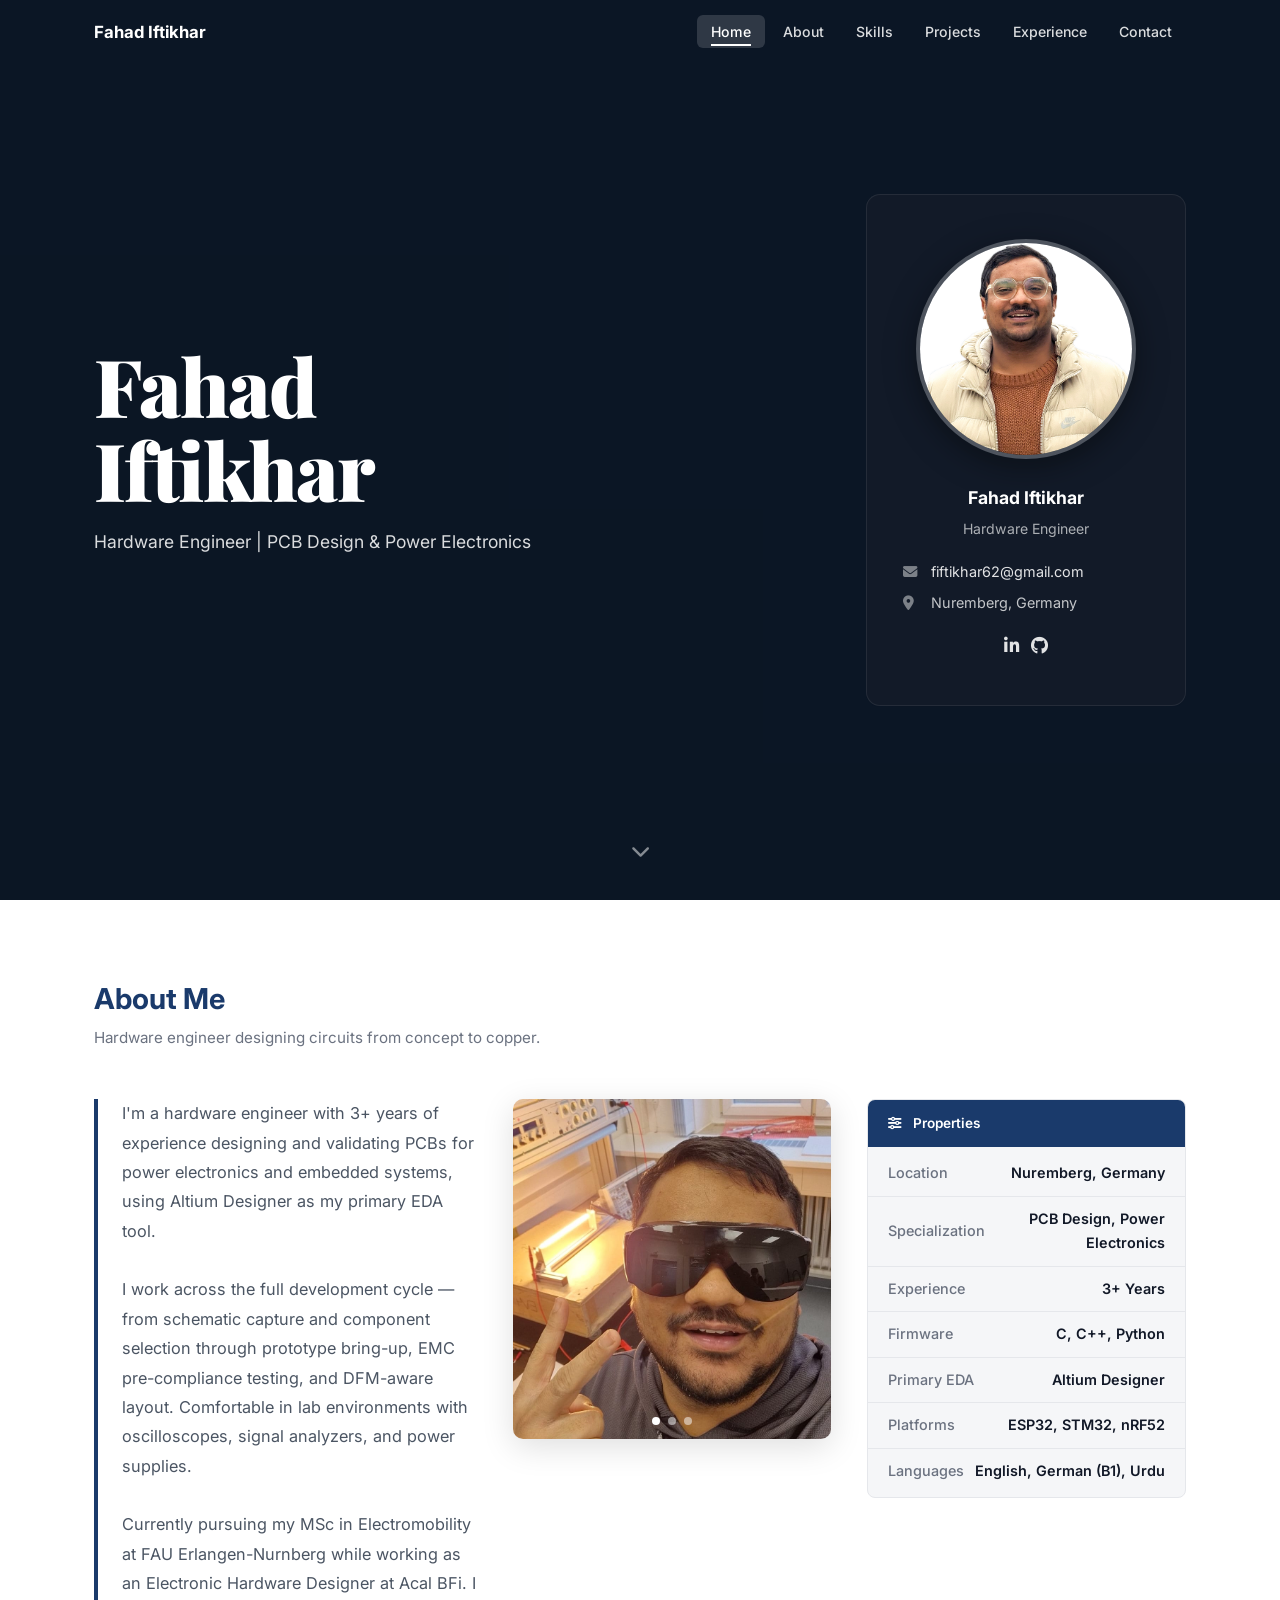
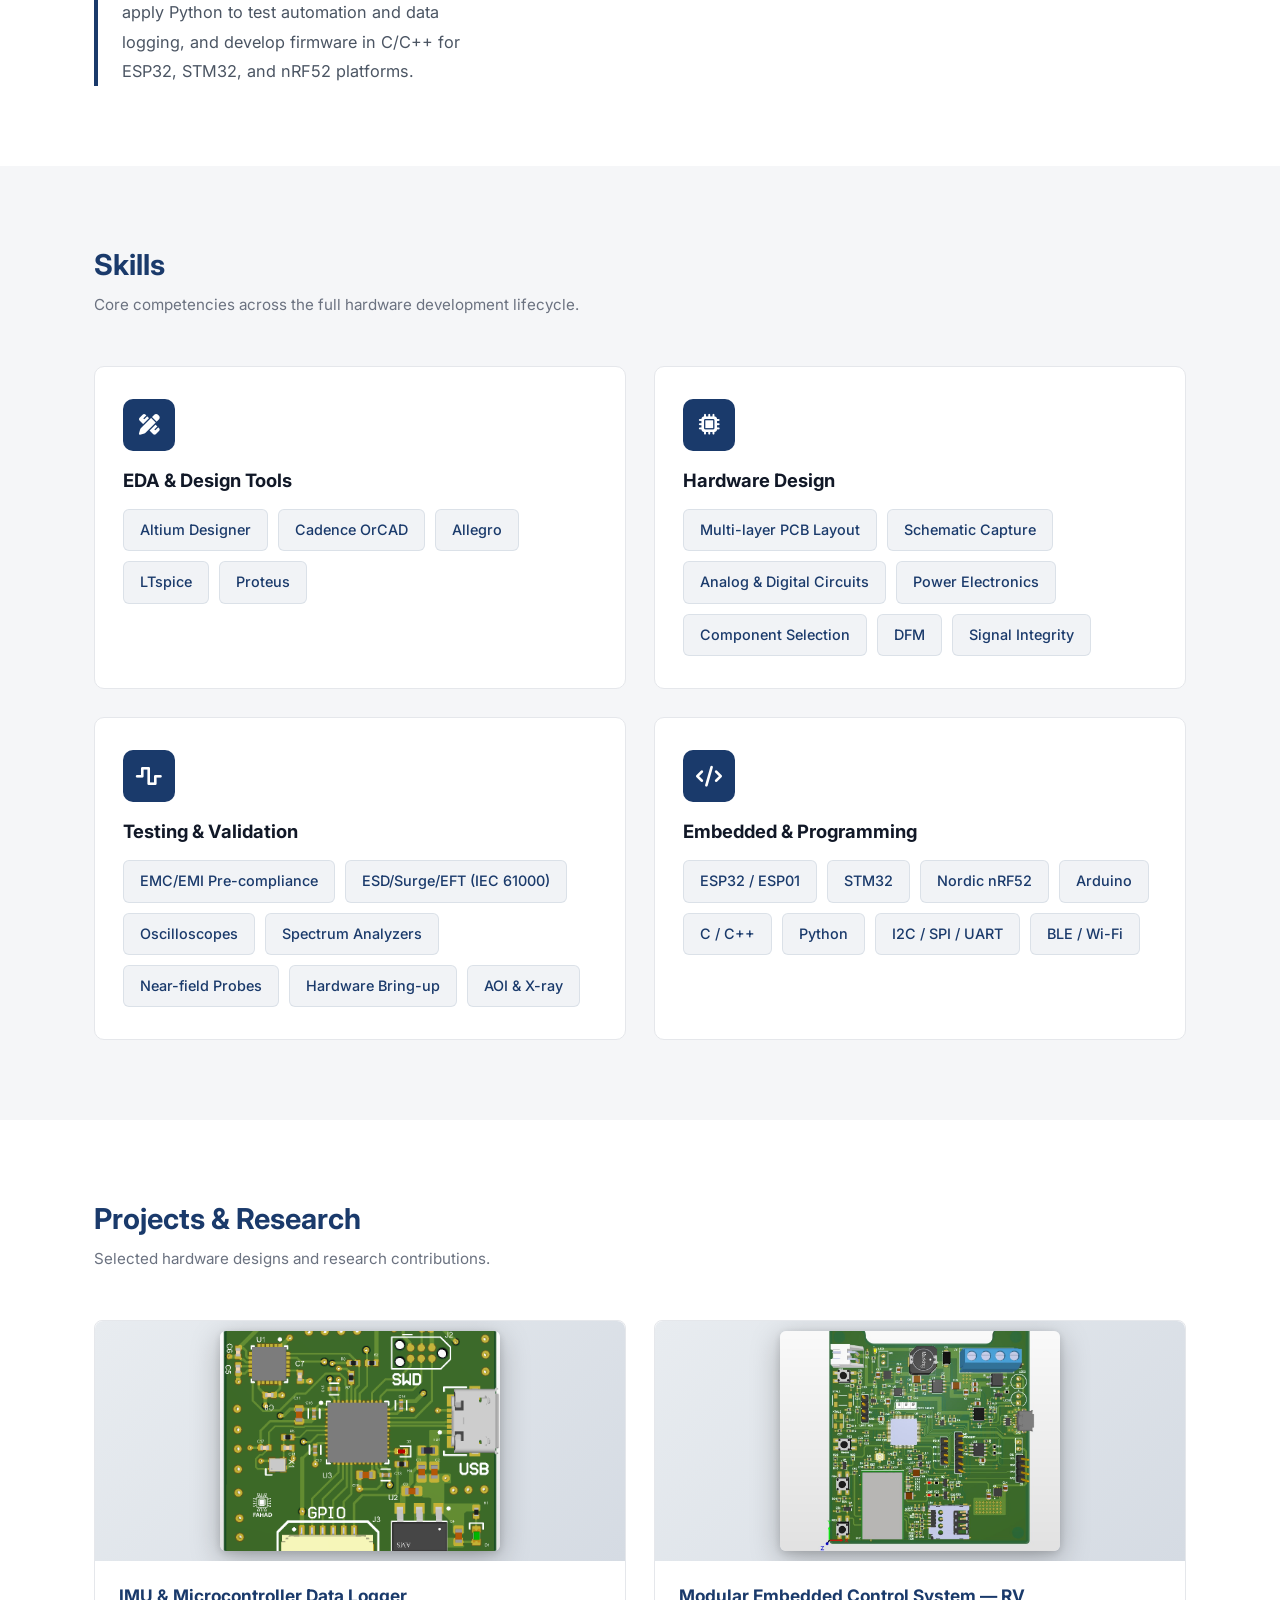
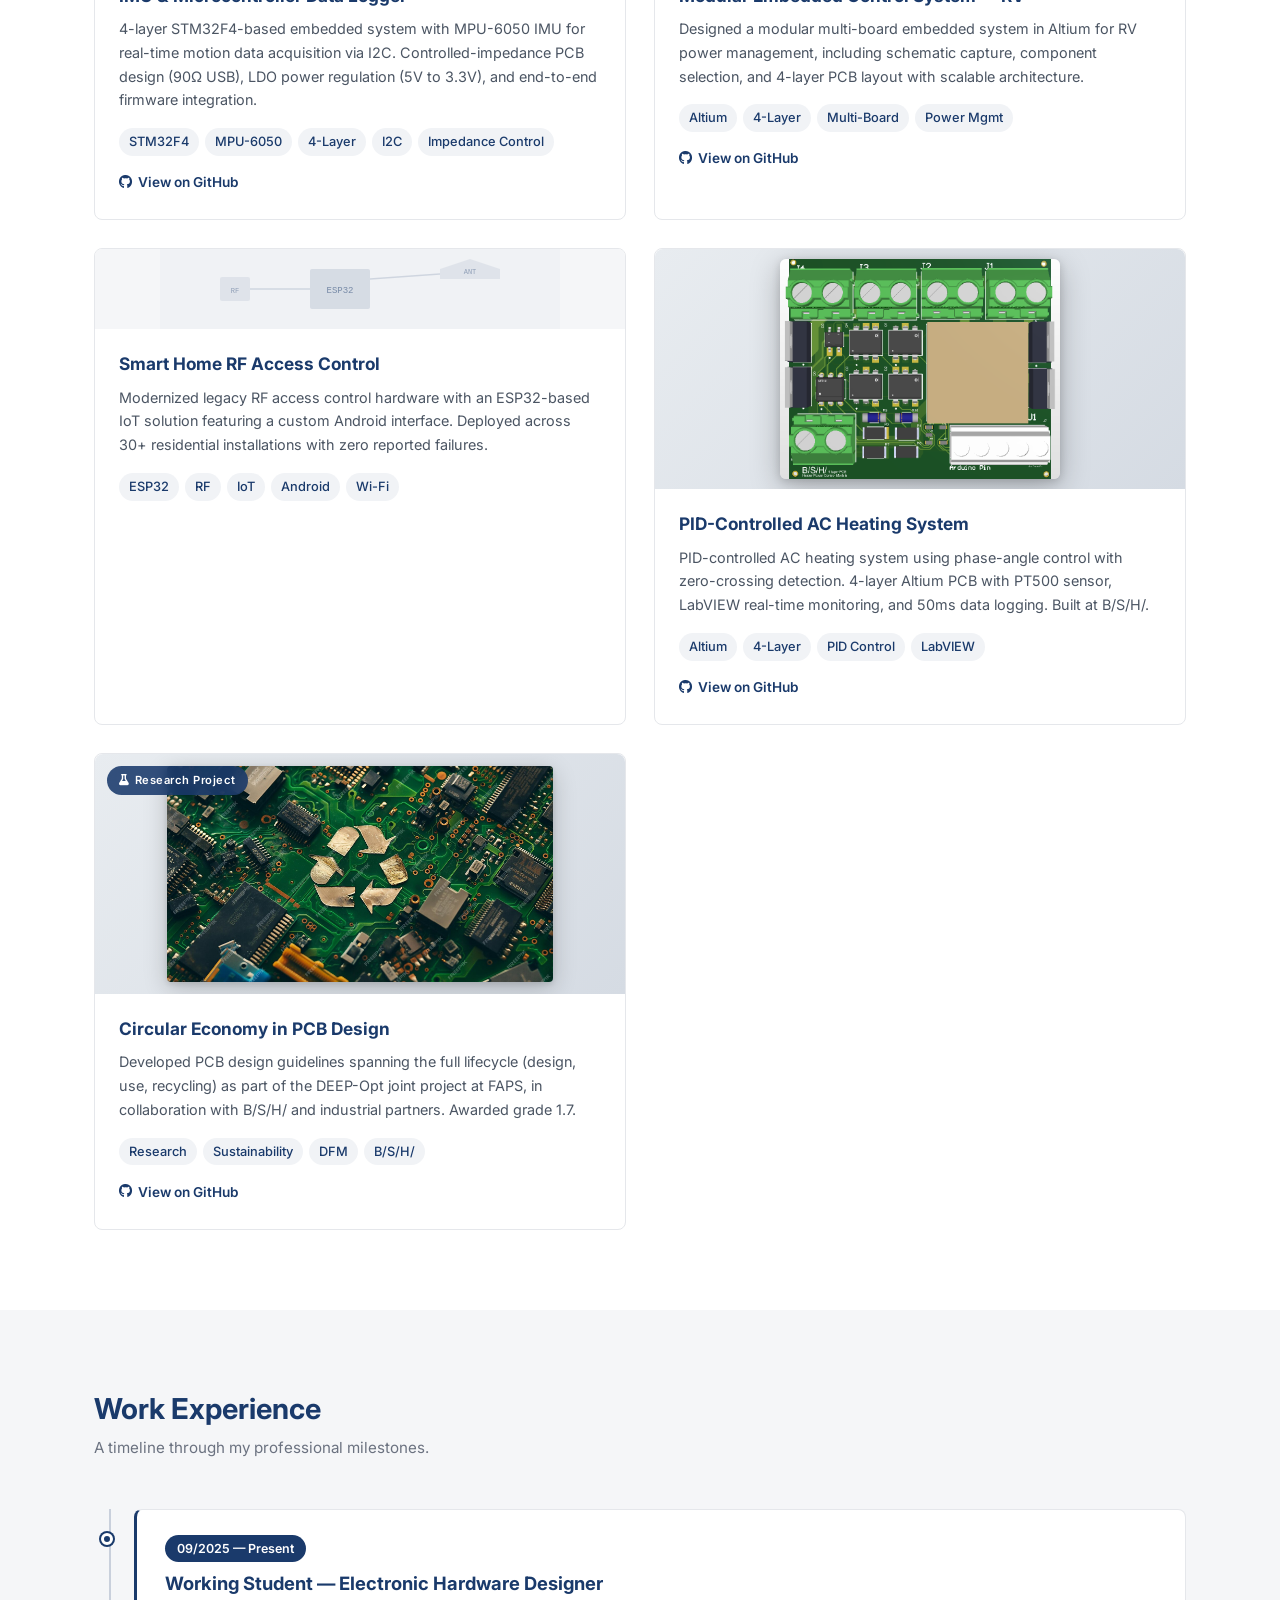
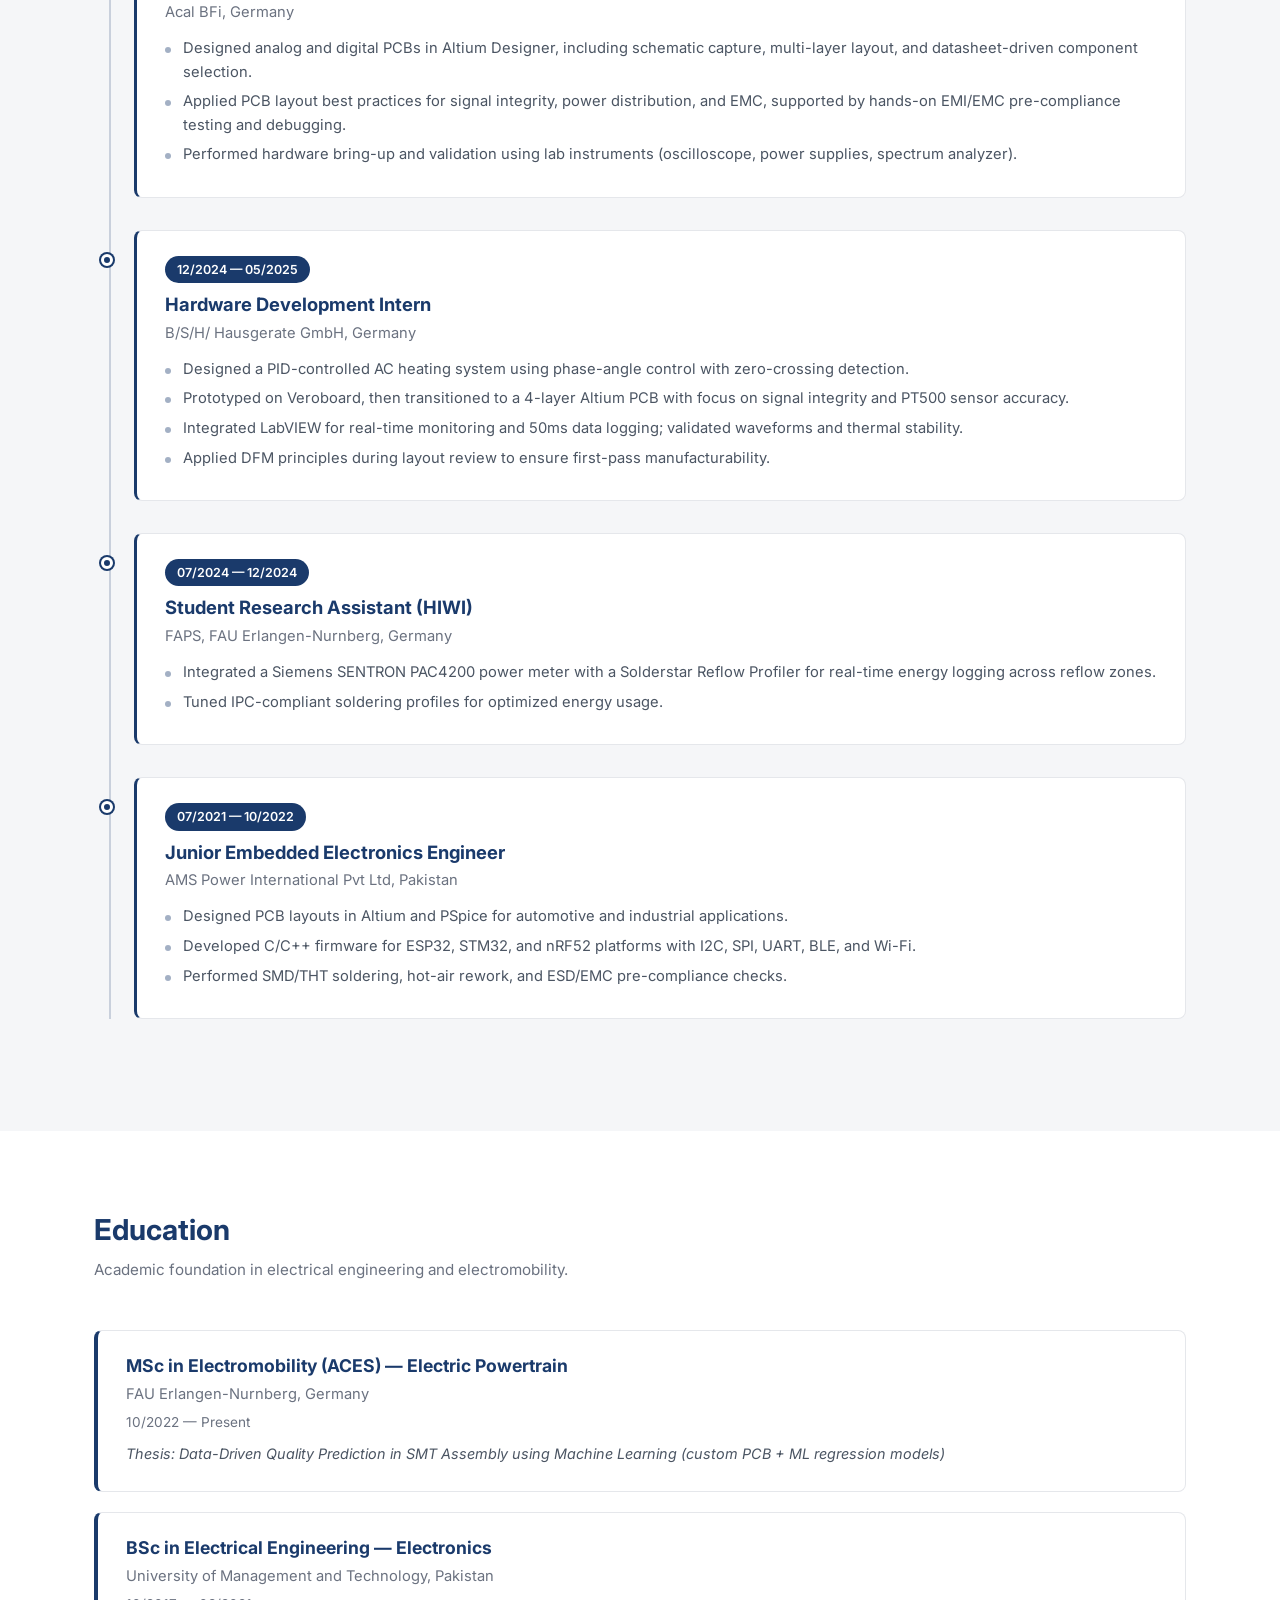
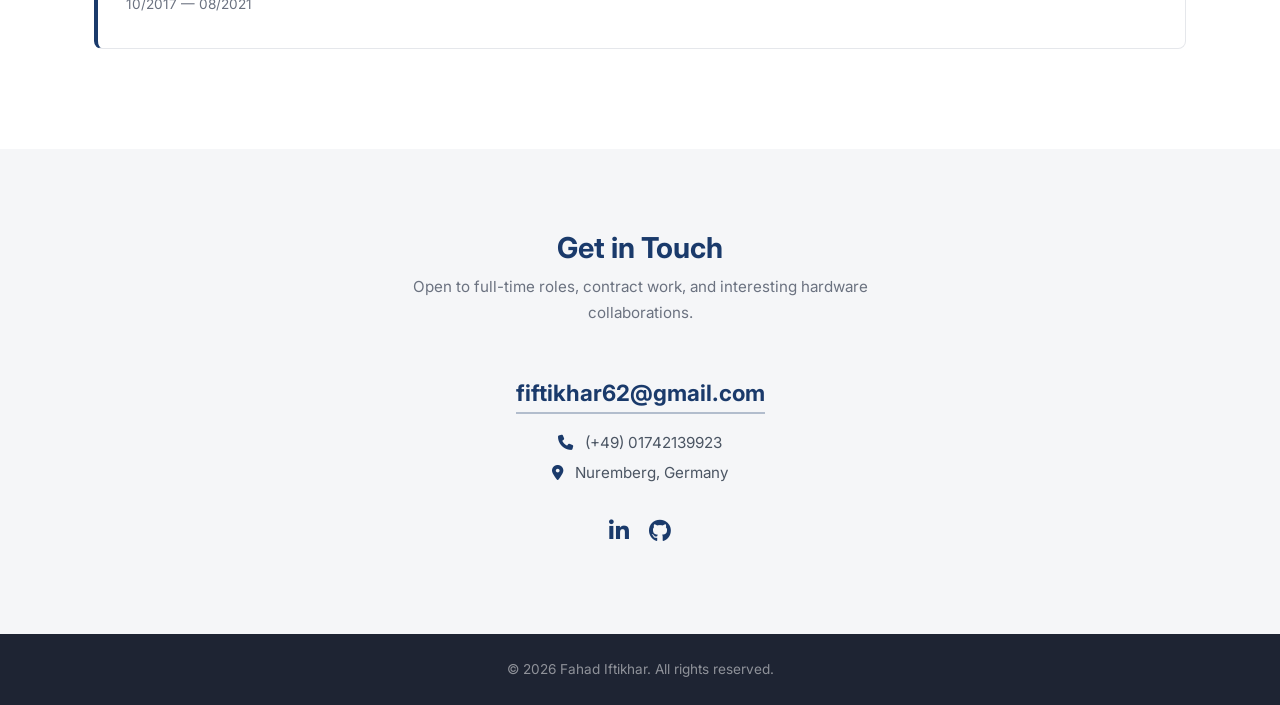
==== commit aacbeb95: "Restructure About section to 3-column horizontal layout About text | Photo slideshow | Properties pa" ====
--- a/index.html
+++ b/index.html
@@ -71,31 +71,31 @@
         <div class="container">
             <h2 class="section-title reveal">About Me</h2>
             <p class="section-subtitle reveal reveal-d1">Hardware engineer designing circuits from concept to copper.</p>
-            <div class="about-photos reveal reveal-up">
-                <div class="about-slideshow">
-                    <div class="about-slide about-slide--active">
-                        <img src="Bsh1.jpeg" alt="At B/S/H/ lab">
-                    </div>
-                    <div class="about-slide">
-                        <img src="bsh2.jpeg" alt="Hardware work at B/S/H/">
-                    </div>
-                    <div class="about-slide">
-                        <img src="bsh3.jpeg" alt="PCB testing at B/S/H/">
-                    </div>
-                    <div class="about-slide-dots">
-                        <span class="about-dot about-dot--active"></span>
-                        <span class="about-dot"></span>
-                        <span class="about-dot"></span>
-                    </div>
-                </div>
-            </div>
-            <div class="about-grid">
+            <div class="about-grid-3">
                 <div class="about-text reveal reveal-left">
                     <p>I'm a hardware engineer with 3+ years of experience designing and validating PCBs for power electronics and embedded systems, using Altium Designer as my primary EDA tool.</p>
                     <br>
                     <p>I work across the full development cycle — from schematic capture and component selection through prototype bring-up, EMC pre-compliance testing, and DFM-aware layout. Comfortable in lab environments with oscilloscopes, signal analyzers, and power supplies.</p>
                     <br>
                     <p>Currently pursuing my MSc in Electromobility at FAU Erlangen-Nurnberg while working as an Electronic Hardware Designer at Acal BFi. I apply Python to test automation and data logging, and develop firmware in C/C++ for ESP32, STM32, and nRF52 platforms.</p>
+                </div>
+                <div class="about-photos reveal reveal-up">
+                    <div class="about-slideshow">
+                        <div class="about-slide about-slide--active">
+                            <img src="Bsh1.jpeg" alt="At B/S/H/ lab">
+                        </div>
+                        <div class="about-slide">
+                            <img src="bsh2.jpeg" alt="Hardware work at B/S/H/">
+                        </div>
+                        <div class="about-slide">
+                            <img src="bsh3.jpeg" alt="PCB testing at B/S/H/">
+                        </div>
+                        <div class="about-slide-dots">
+                            <span class="about-dot about-dot--active"></span>
+                            <span class="about-dot"></span>
+                            <span class="about-dot"></span>
+                        </div>
+                    </div>
                 </div>
                 <div class="about-properties reveal reveal-right">
                     <div class="about-properties-header"><i class="fa-solid fa-sliders" style="margin-right:8px;"></i> Properties</div>
--- a/styles.css
+++ b/styles.css
@@ -339,8 +339,15 @@
    4. ABOUT
    ============================================================ */
 
+.about-grid-3 {
+    display: grid;
+    grid-template-columns: 1.2fr 1fr 1fr;
+    gap: 36px;
+    align-items: start;
+}
+
 .about-photos {
-    margin-bottom: 48px;
+    /* no extra margin needed inside grid */
 }
 
 .about-slideshow {
@@ -1170,7 +1177,7 @@
         width: 290px;
     }
 
-    .about-grid {
+    .about-grid-3 {
         grid-template-columns: 1fr;
         gap: 32px;
     }
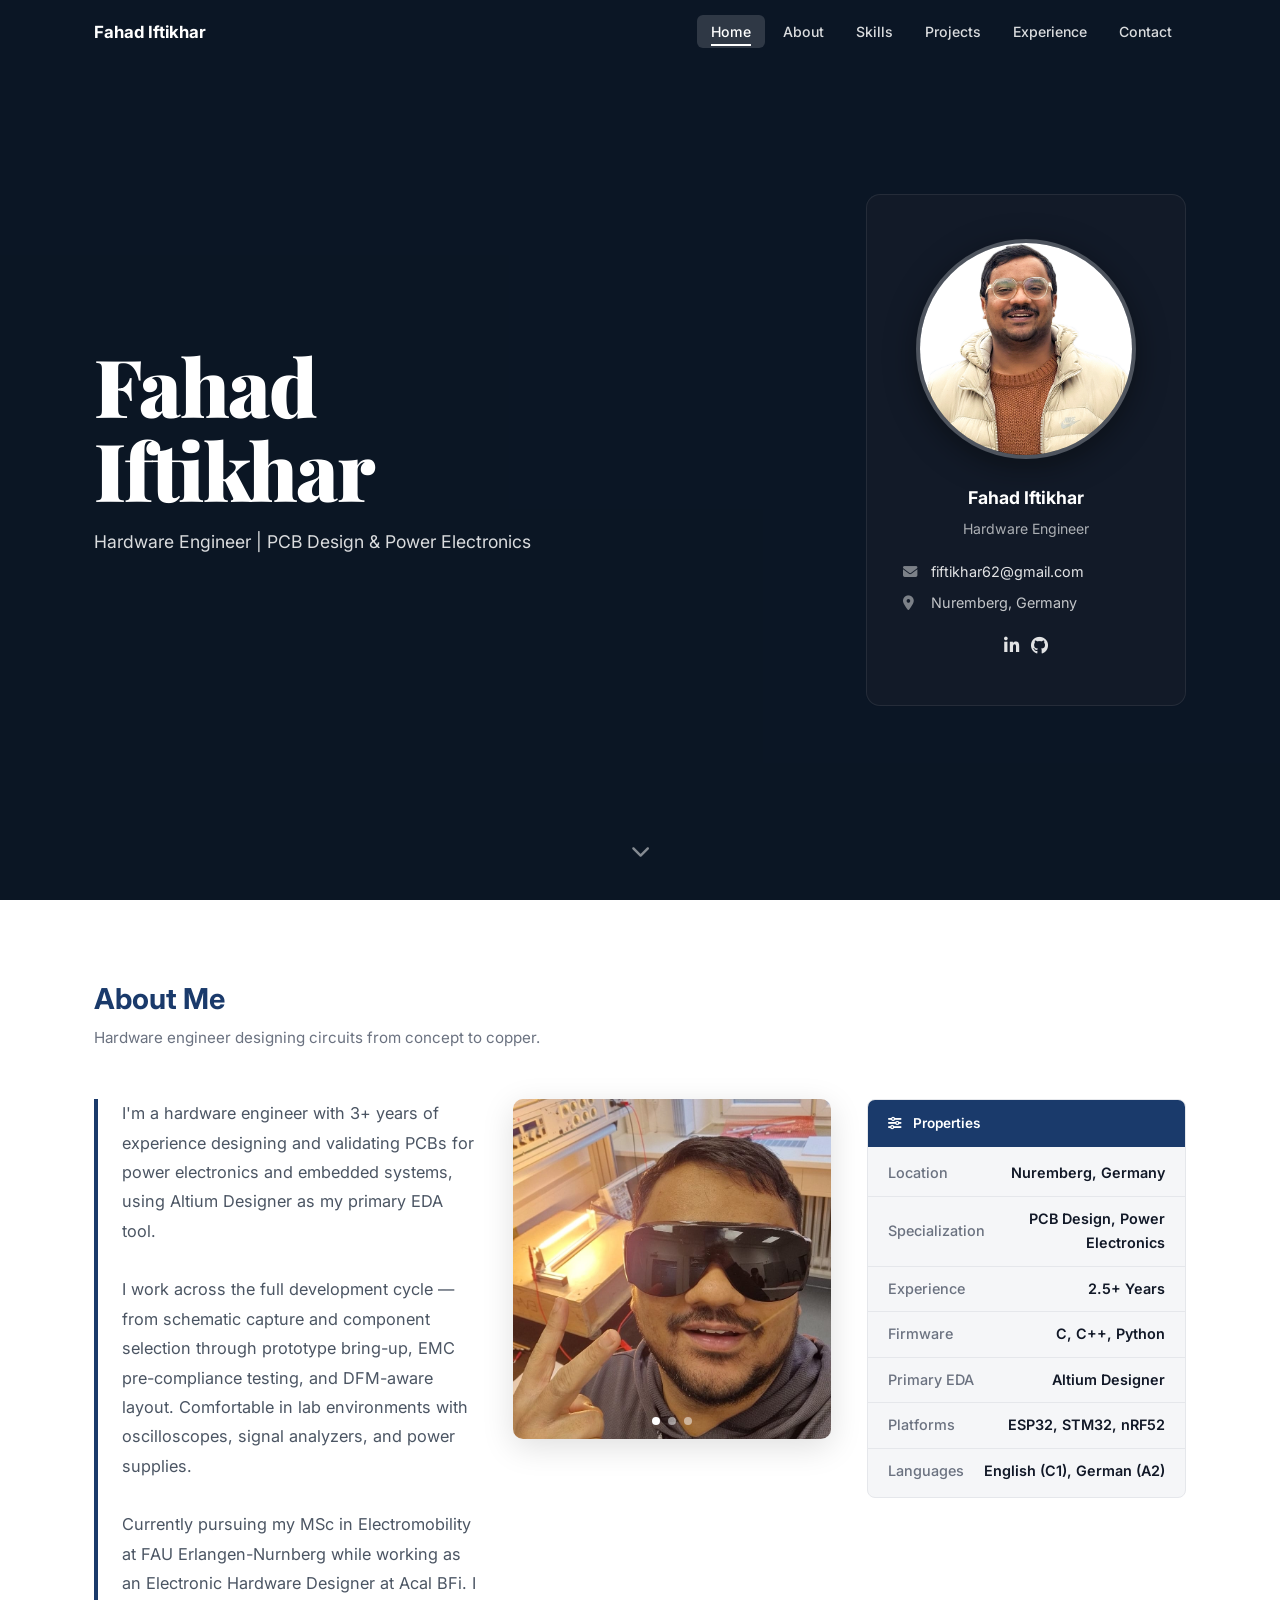
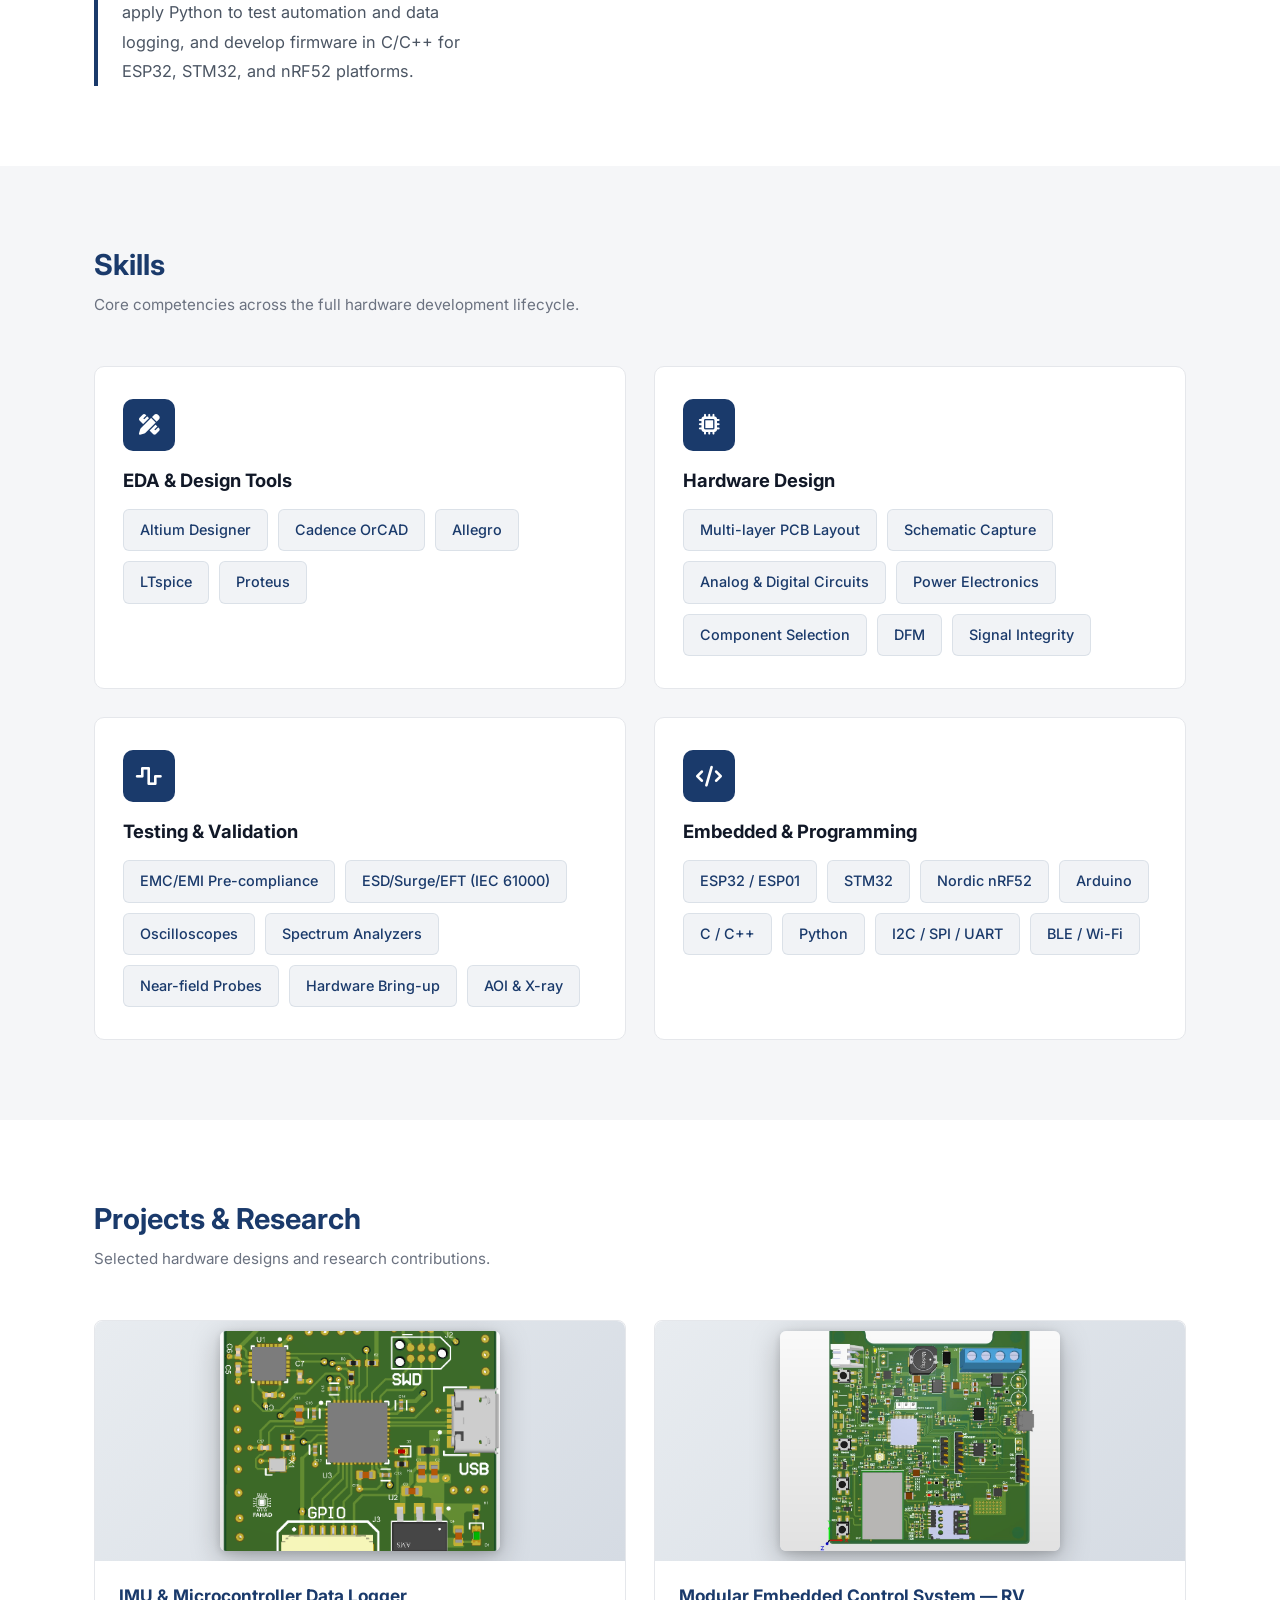
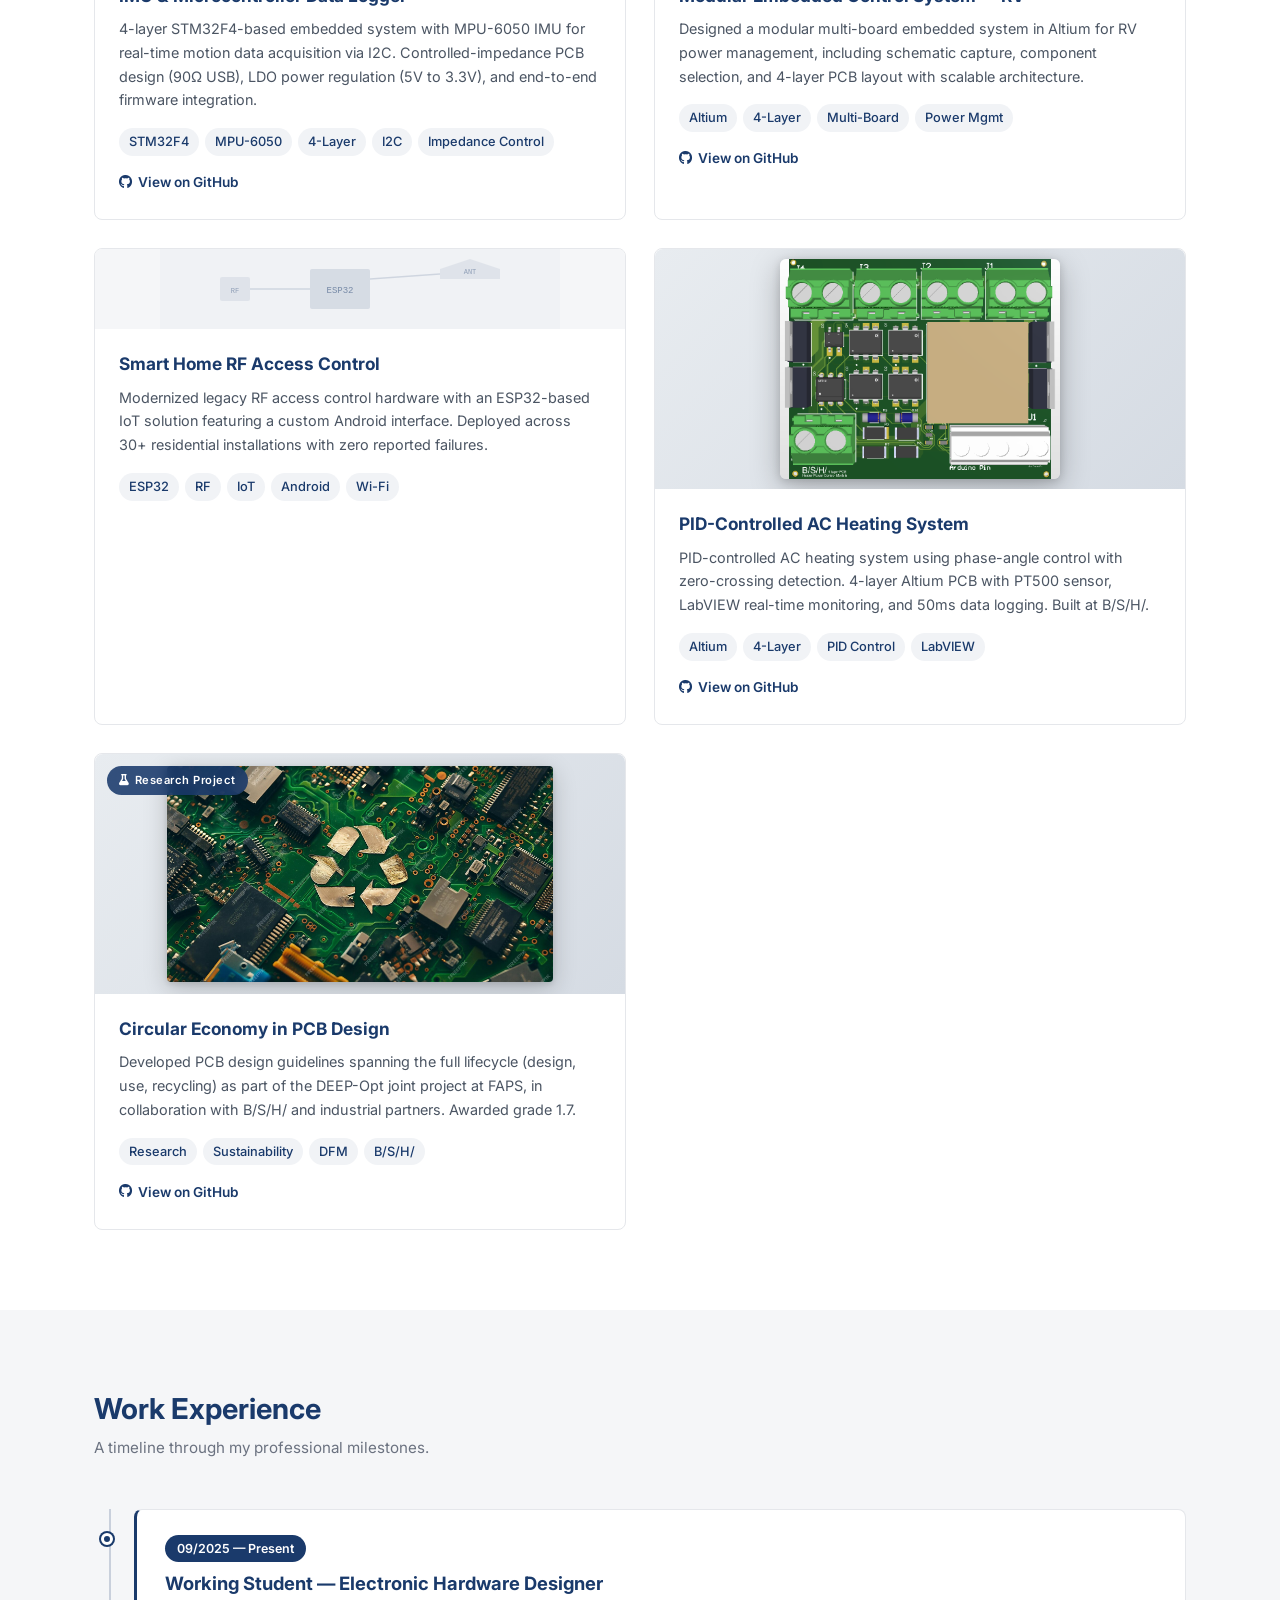
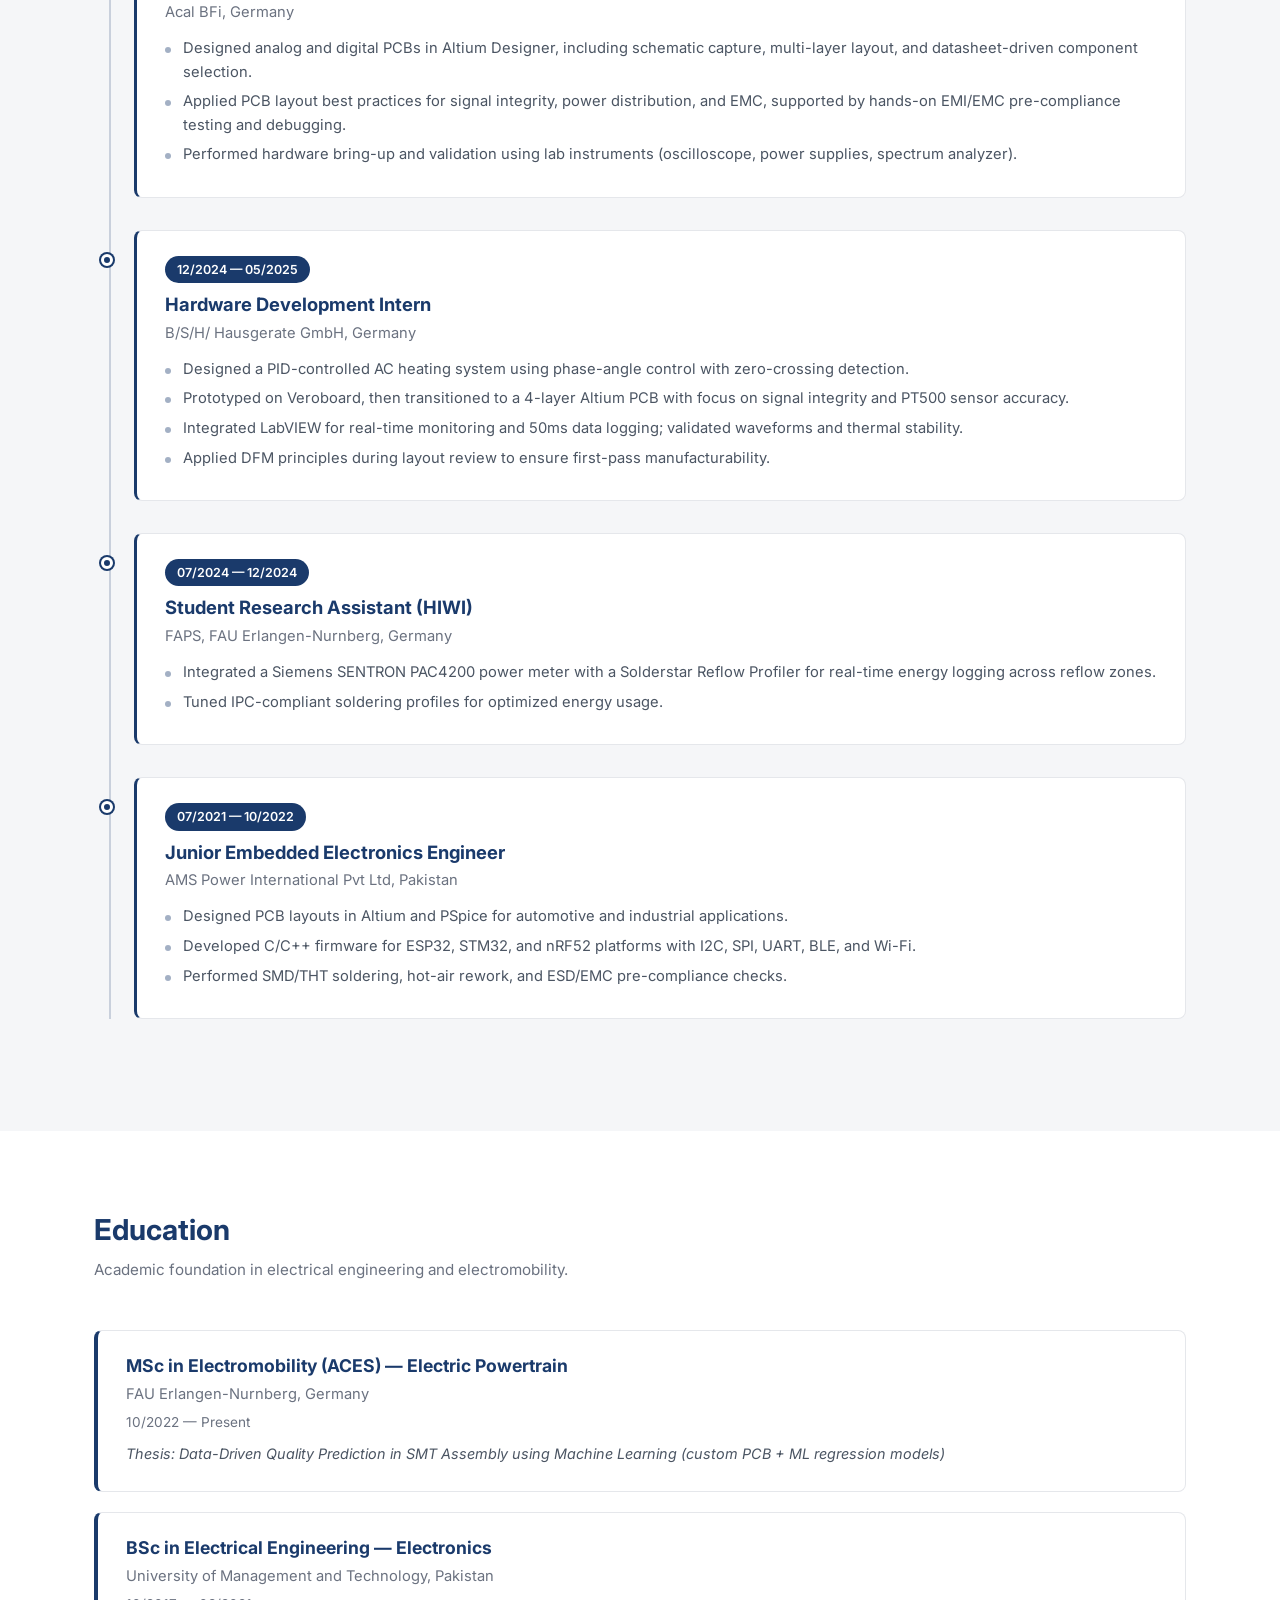
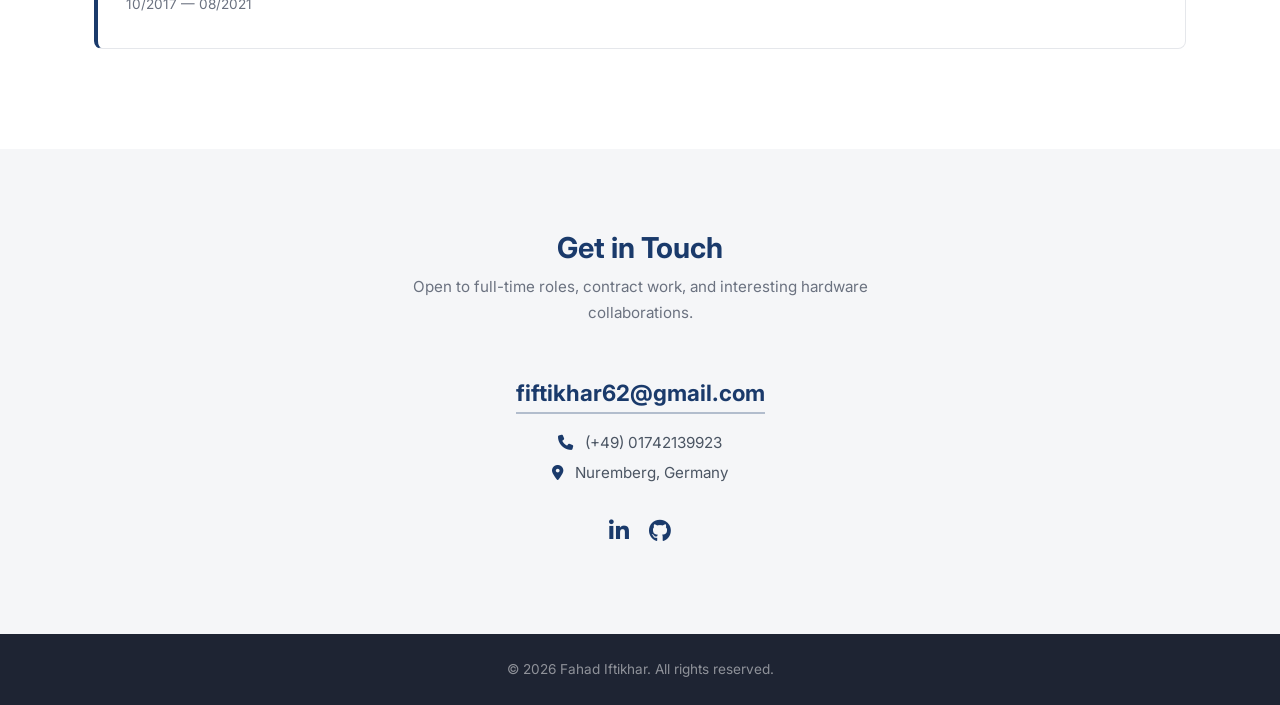
==== commit 2b5c838b: "Update About properties: experience 2.5+ years, languages English(C1) German(A2) Co-Authored-By: Cla" ====
--- a/index.html
+++ b/index.html
@@ -102,11 +102,11 @@
                     <div class="about-properties-body">
                         <div class="prop-row"><span class="prop-key">Location</span><span class="prop-val">Nuremberg, Germany</span></div>
                         <div class="prop-row"><span class="prop-key">Specialization</span><span class="prop-val">PCB Design, Power Electronics</span></div>
-                        <div class="prop-row"><span class="prop-key">Experience</span><span class="prop-val">3+ Years</span></div>
+                        <div class="prop-row"><span class="prop-key">Experience</span><span class="prop-val">2.5+ Years</span></div>
                         <div class="prop-row"><span class="prop-key">Firmware</span><span class="prop-val">C, C++, Python</span></div>
                         <div class="prop-row"><span class="prop-key">Primary EDA</span><span class="prop-val">Altium Designer</span></div>
                         <div class="prop-row"><span class="prop-key">Platforms</span><span class="prop-val">ESP32, STM32, nRF52</span></div>
-                        <div class="prop-row"><span class="prop-key">Languages</span><span class="prop-val">English, German (B1), Urdu</span></div>
+                        <div class="prop-row"><span class="prop-key">Languages</span><span class="prop-val">English (C1), German (A2)</span></div>
                     </div>
                 </div>
             </div>
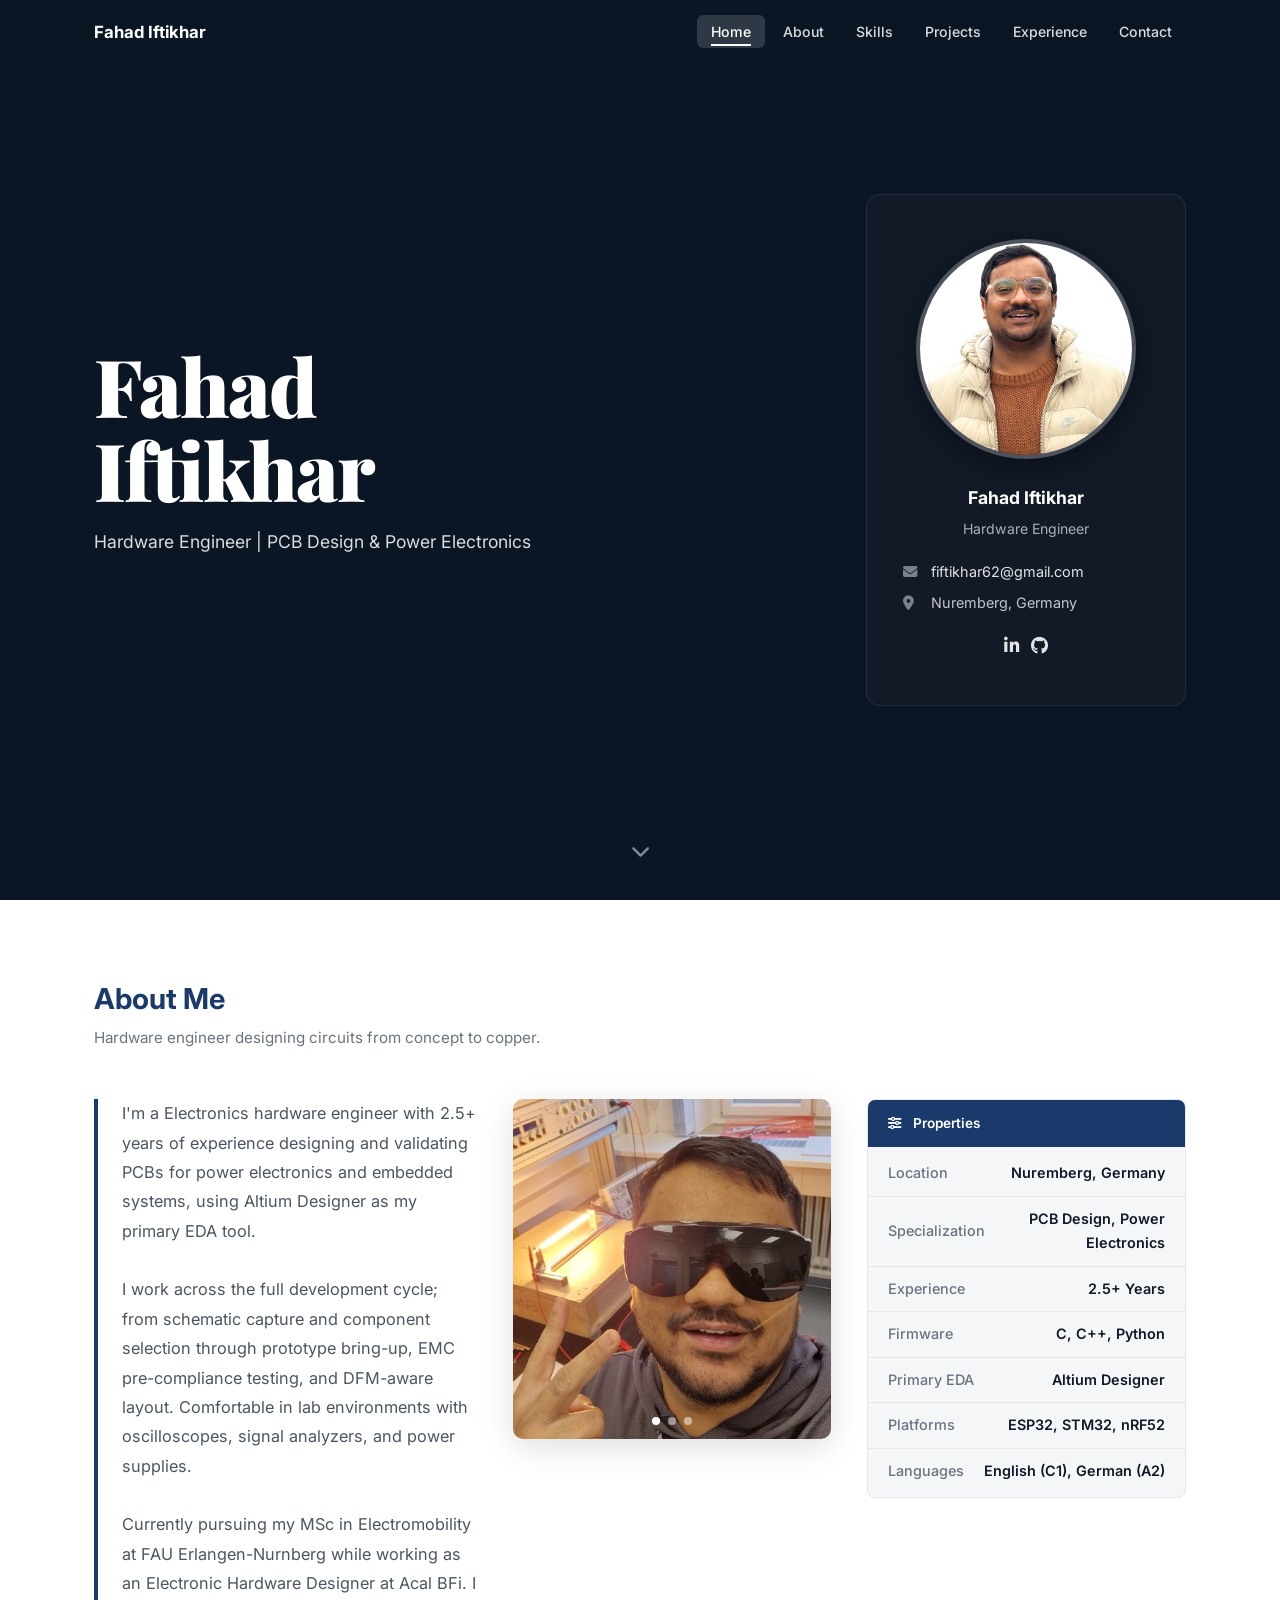
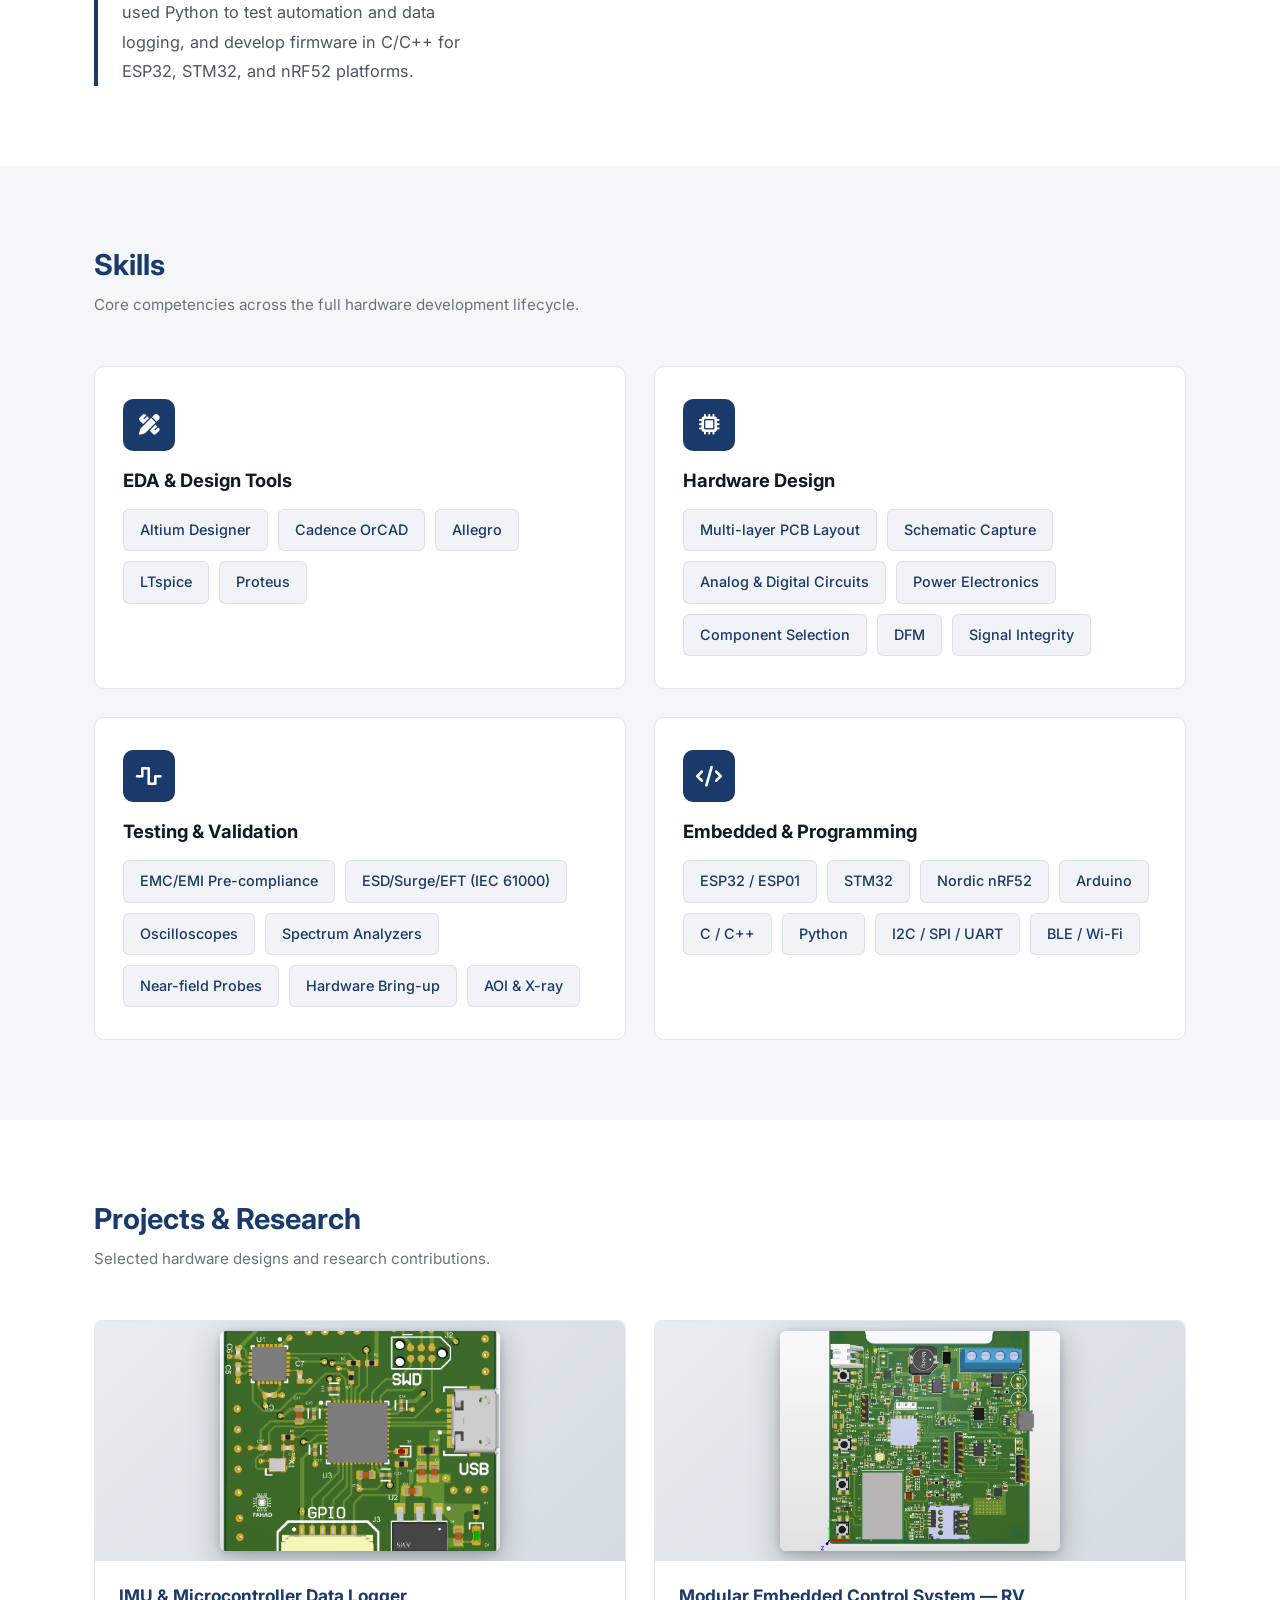
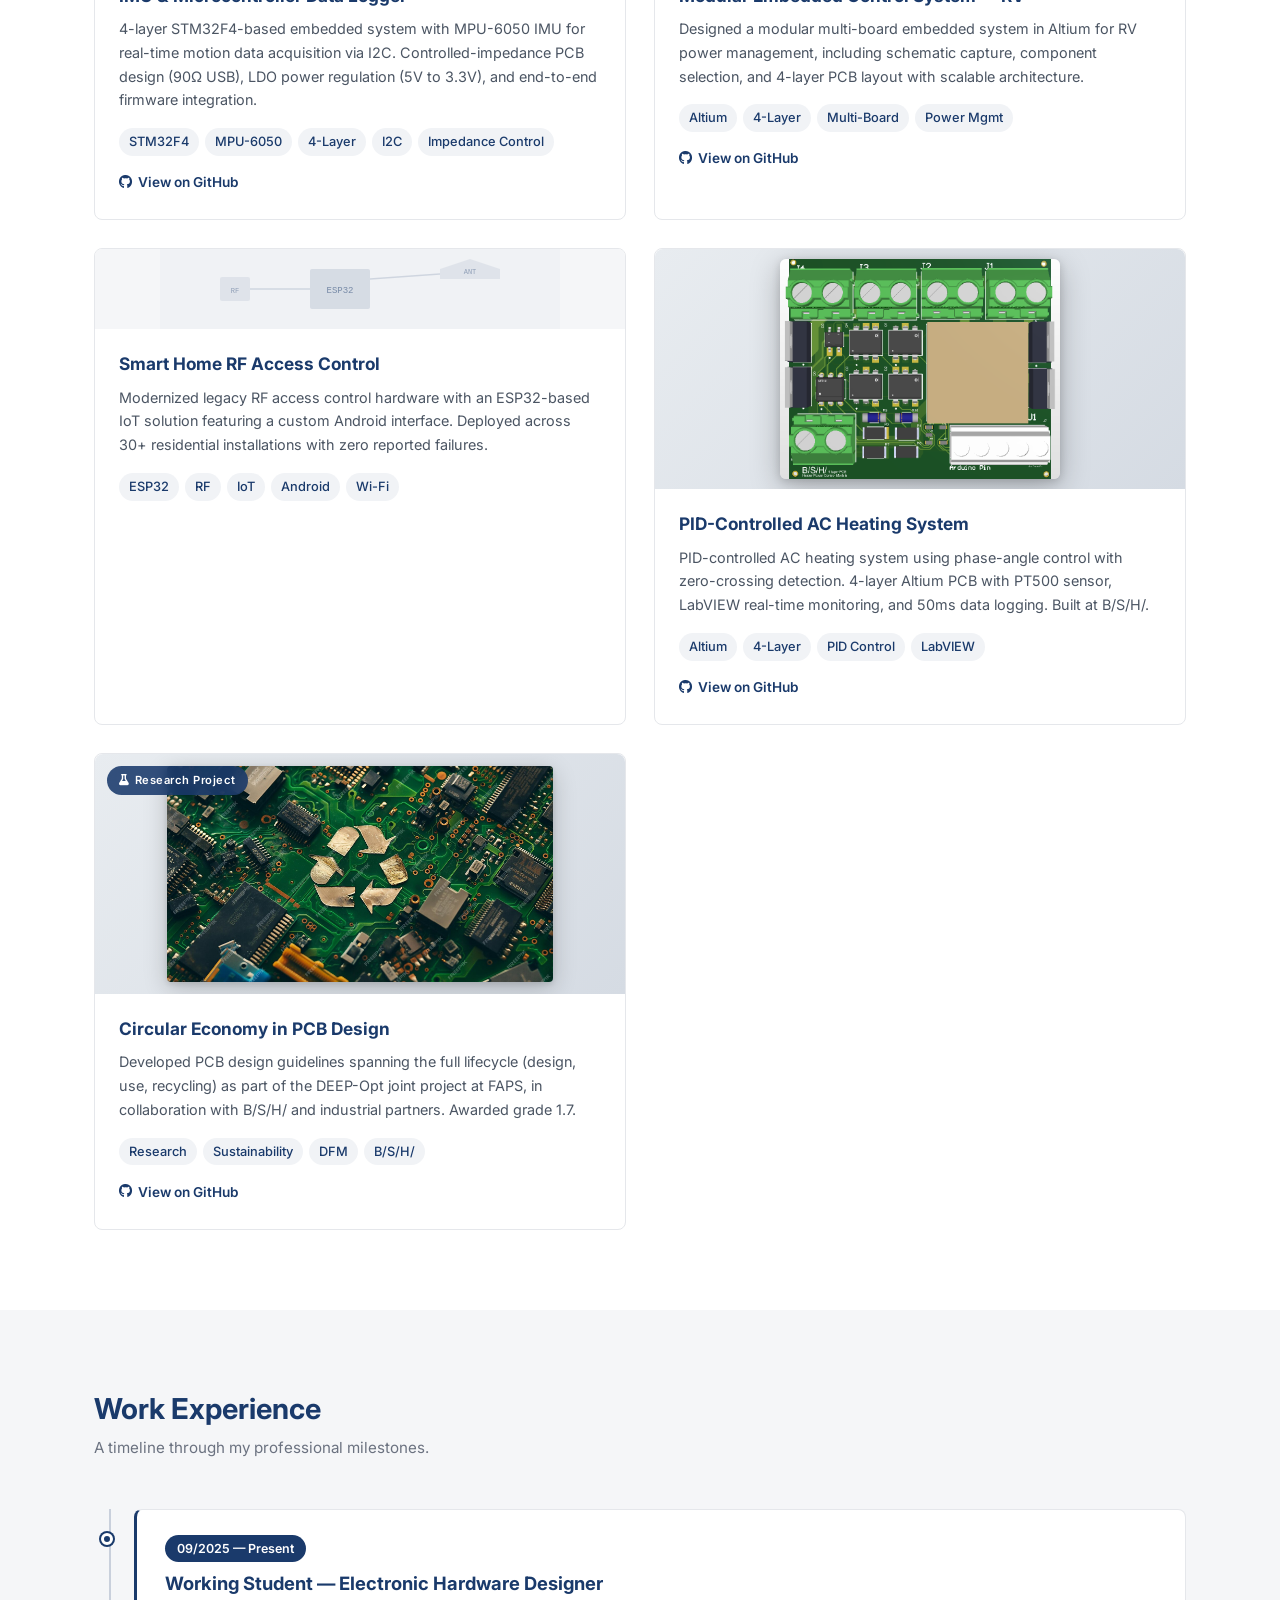
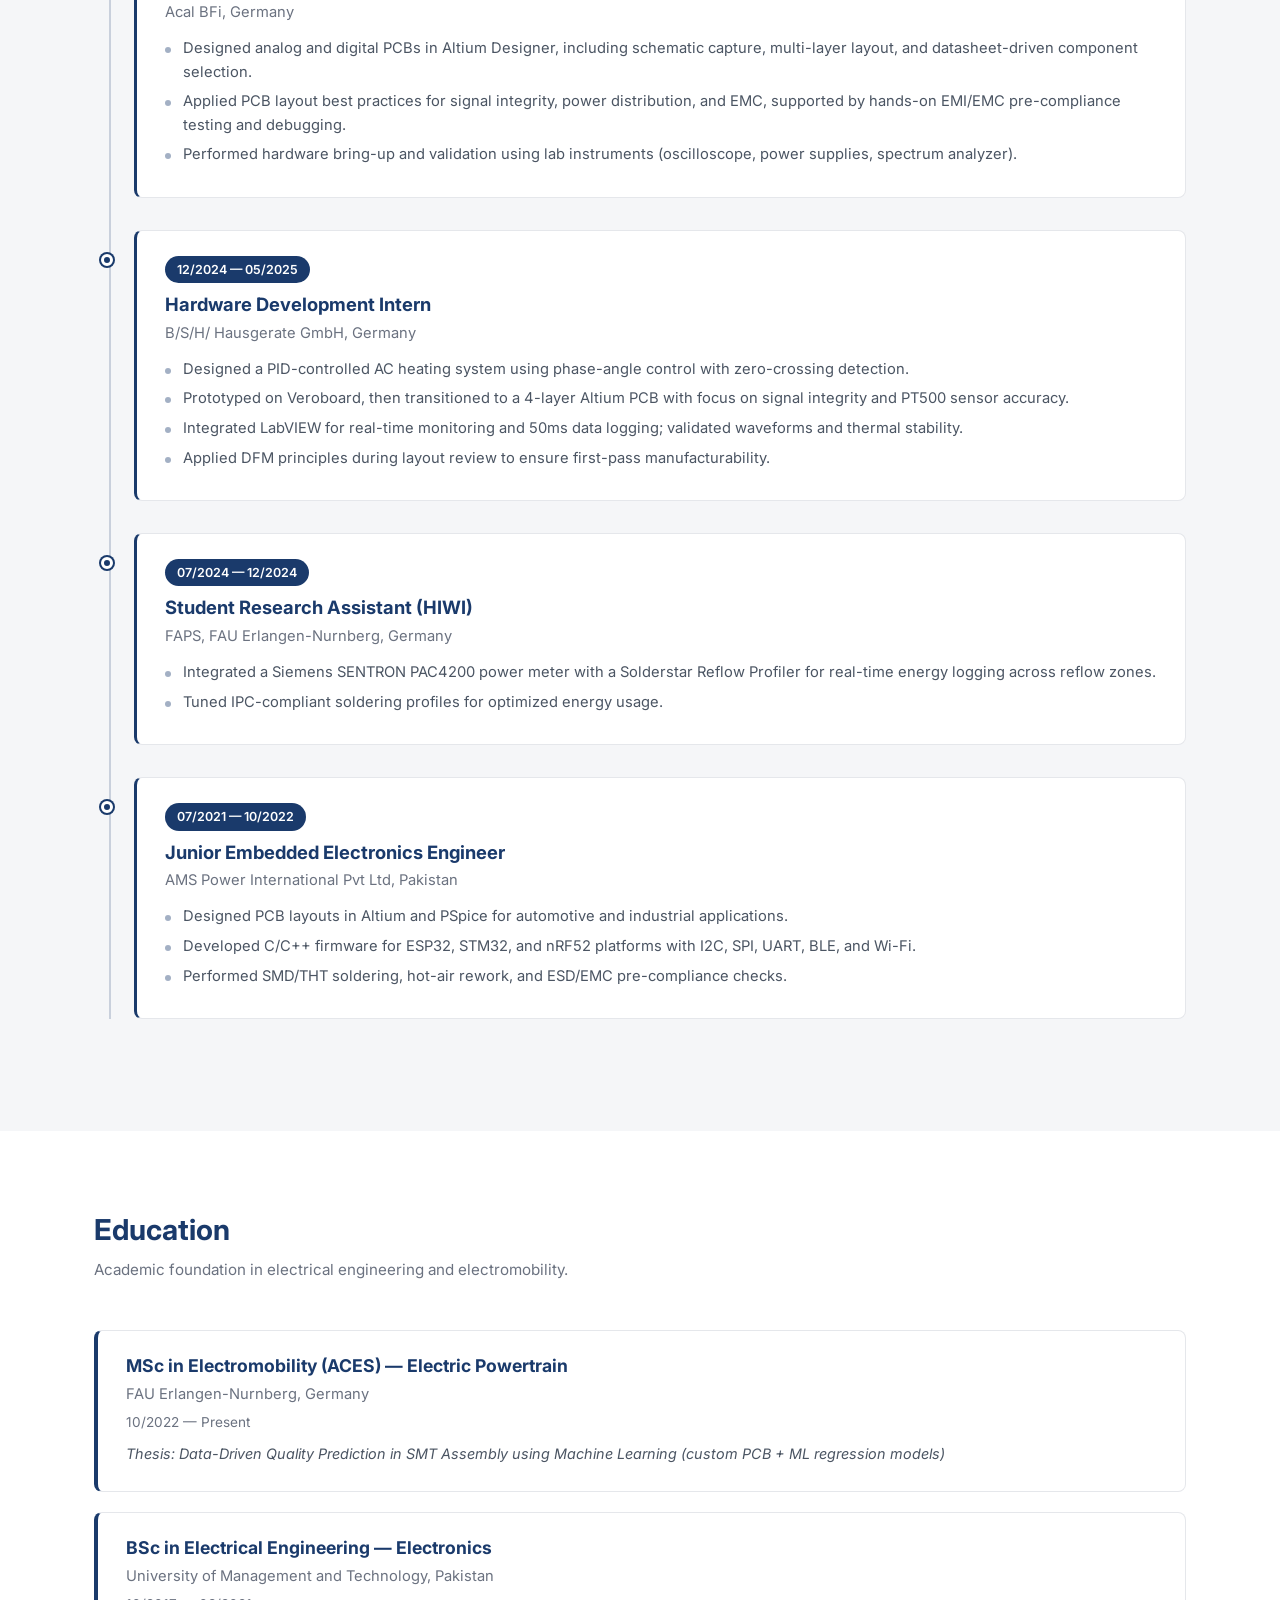
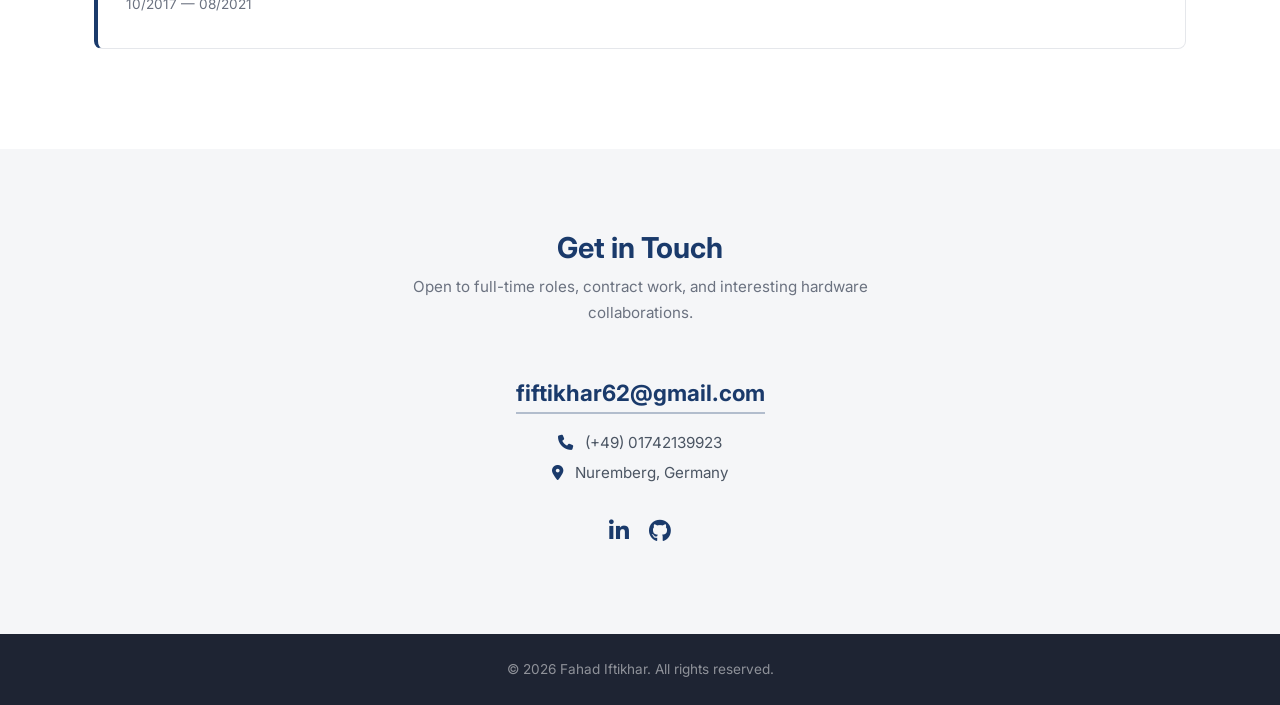
==== commit b8008e56: "Update About Me bio text Co-Authored-By: Claude Sonnet 4.6 <noreply@anthropic.com>" ====
--- a/index.html
+++ b/index.html
@@ -73,11 +73,11 @@
             <p class="section-subtitle reveal reveal-d1">Hardware engineer designing circuits from concept to copper.</p>
             <div class="about-grid-3">
                 <div class="about-text reveal reveal-left">
-                    <p>I'm a hardware engineer with 3+ years of experience designing and validating PCBs for power electronics and embedded systems, using Altium Designer as my primary EDA tool.</p>
+                    <p>I'm a Electronics hardware engineer with 2.5+ years of experience designing and validating PCBs for power electronics and embedded systems, using Altium Designer as my primary EDA tool.</p>
                     <br>
-                    <p>I work across the full development cycle — from schematic capture and component selection through prototype bring-up, EMC pre-compliance testing, and DFM-aware layout. Comfortable in lab environments with oscilloscopes, signal analyzers, and power supplies.</p>
+                    <p>I work across the full development cycle; from schematic capture and component selection through prototype bring-up, EMC pre-compliance testing, and DFM-aware layout. Comfortable in lab environments with oscilloscopes, signal analyzers, and power supplies.</p>
                     <br>
-                    <p>Currently pursuing my MSc in Electromobility at FAU Erlangen-Nurnberg while working as an Electronic Hardware Designer at Acal BFi. I apply Python to test automation and data logging, and develop firmware in C/C++ for ESP32, STM32, and nRF52 platforms.</p>
+                    <p>Currently pursuing my MSc in Electromobility at FAU Erlangen-Nurnberg while working as an Electronic Hardware Designer at Acal BFi. I used Python to test automation and data logging, and develop firmware in C/C++ for ESP32, STM32, and nRF52 platforms.</p>
                 </div>
                 <div class="about-photos reveal reveal-up">
                     <div class="about-slideshow">
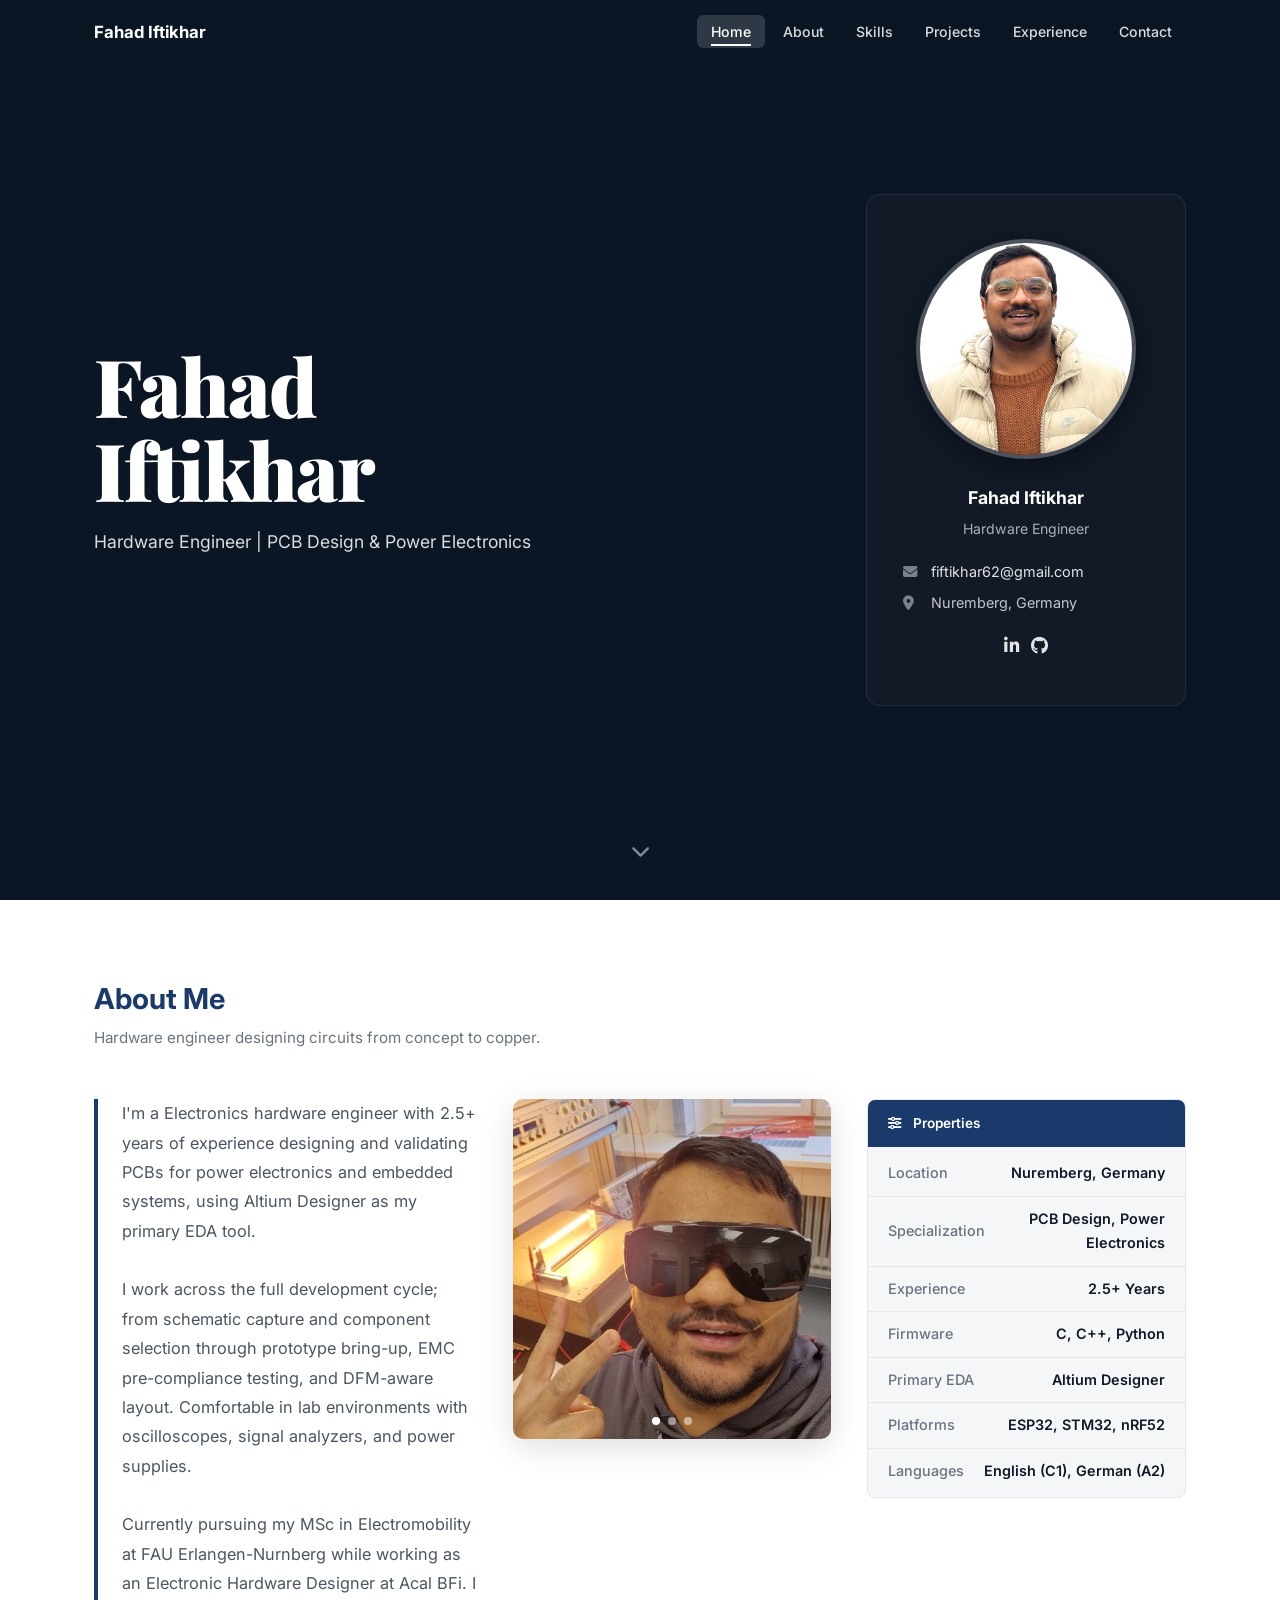
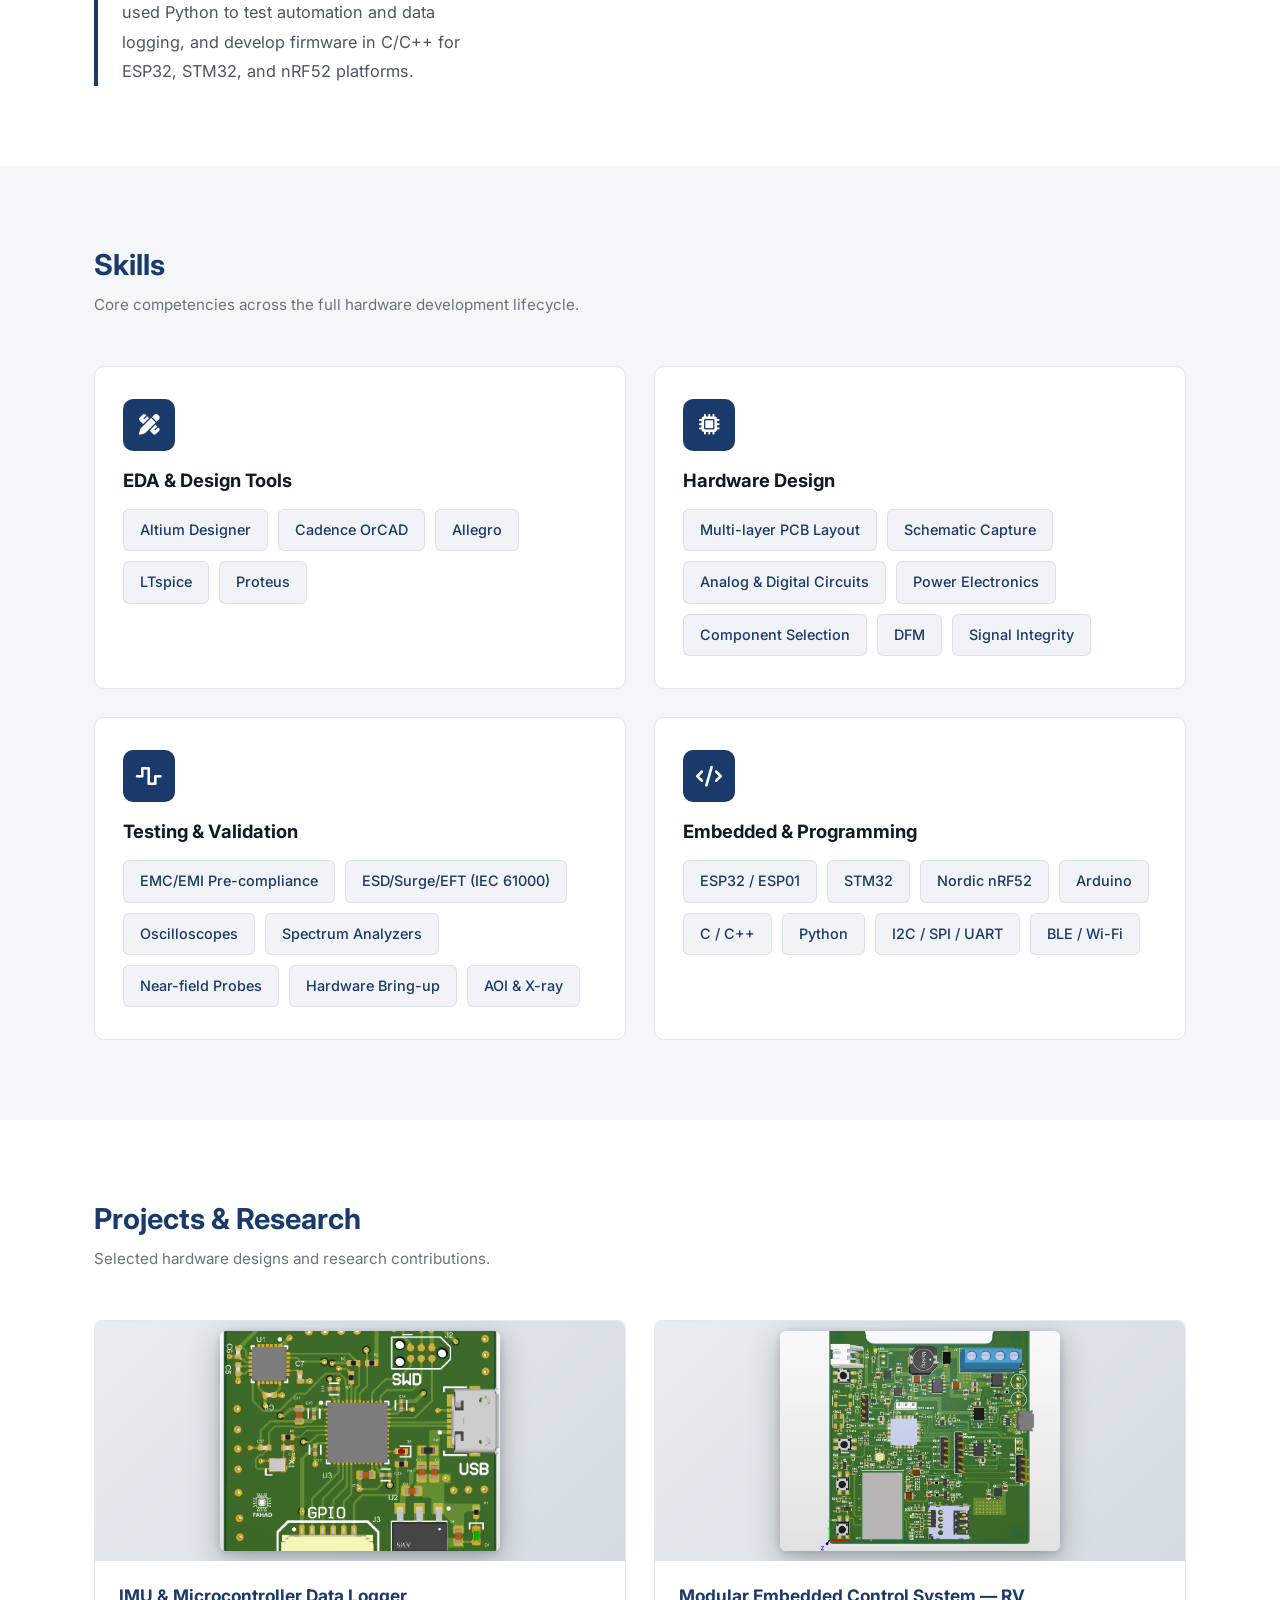
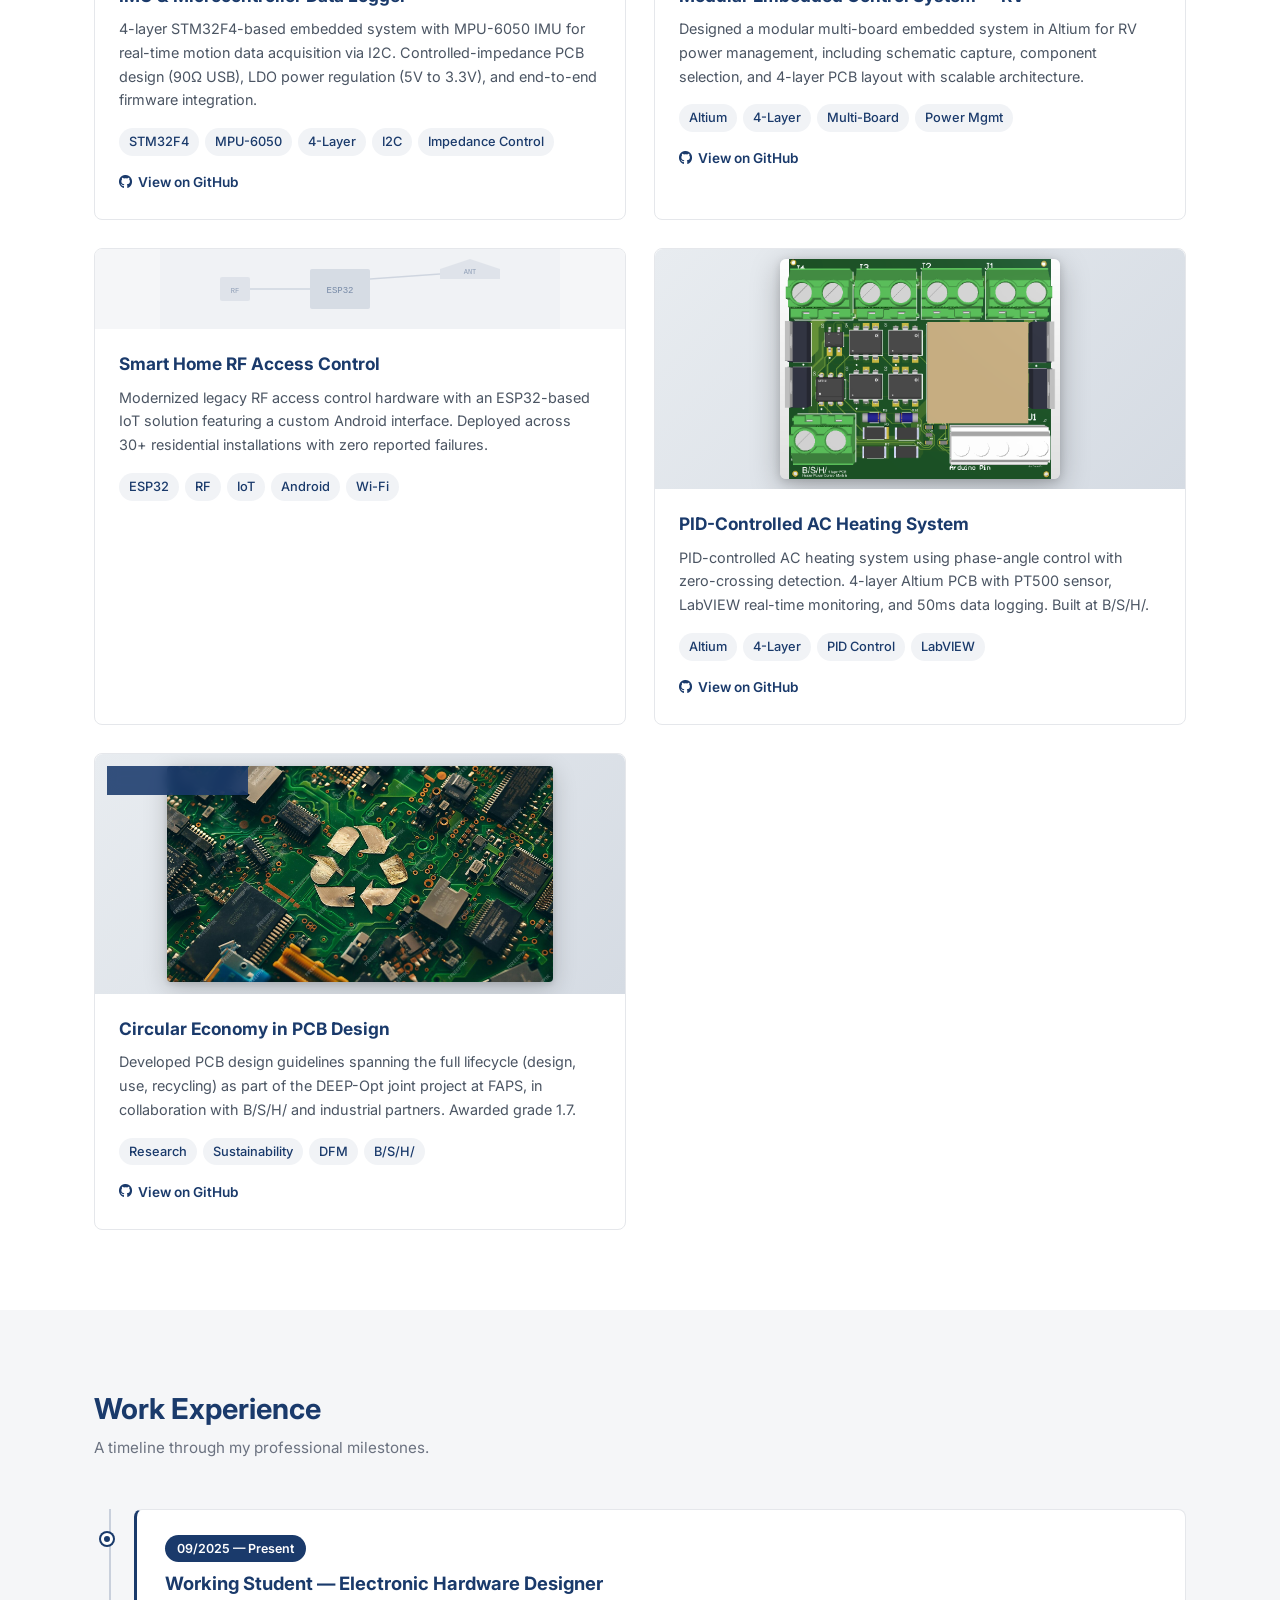
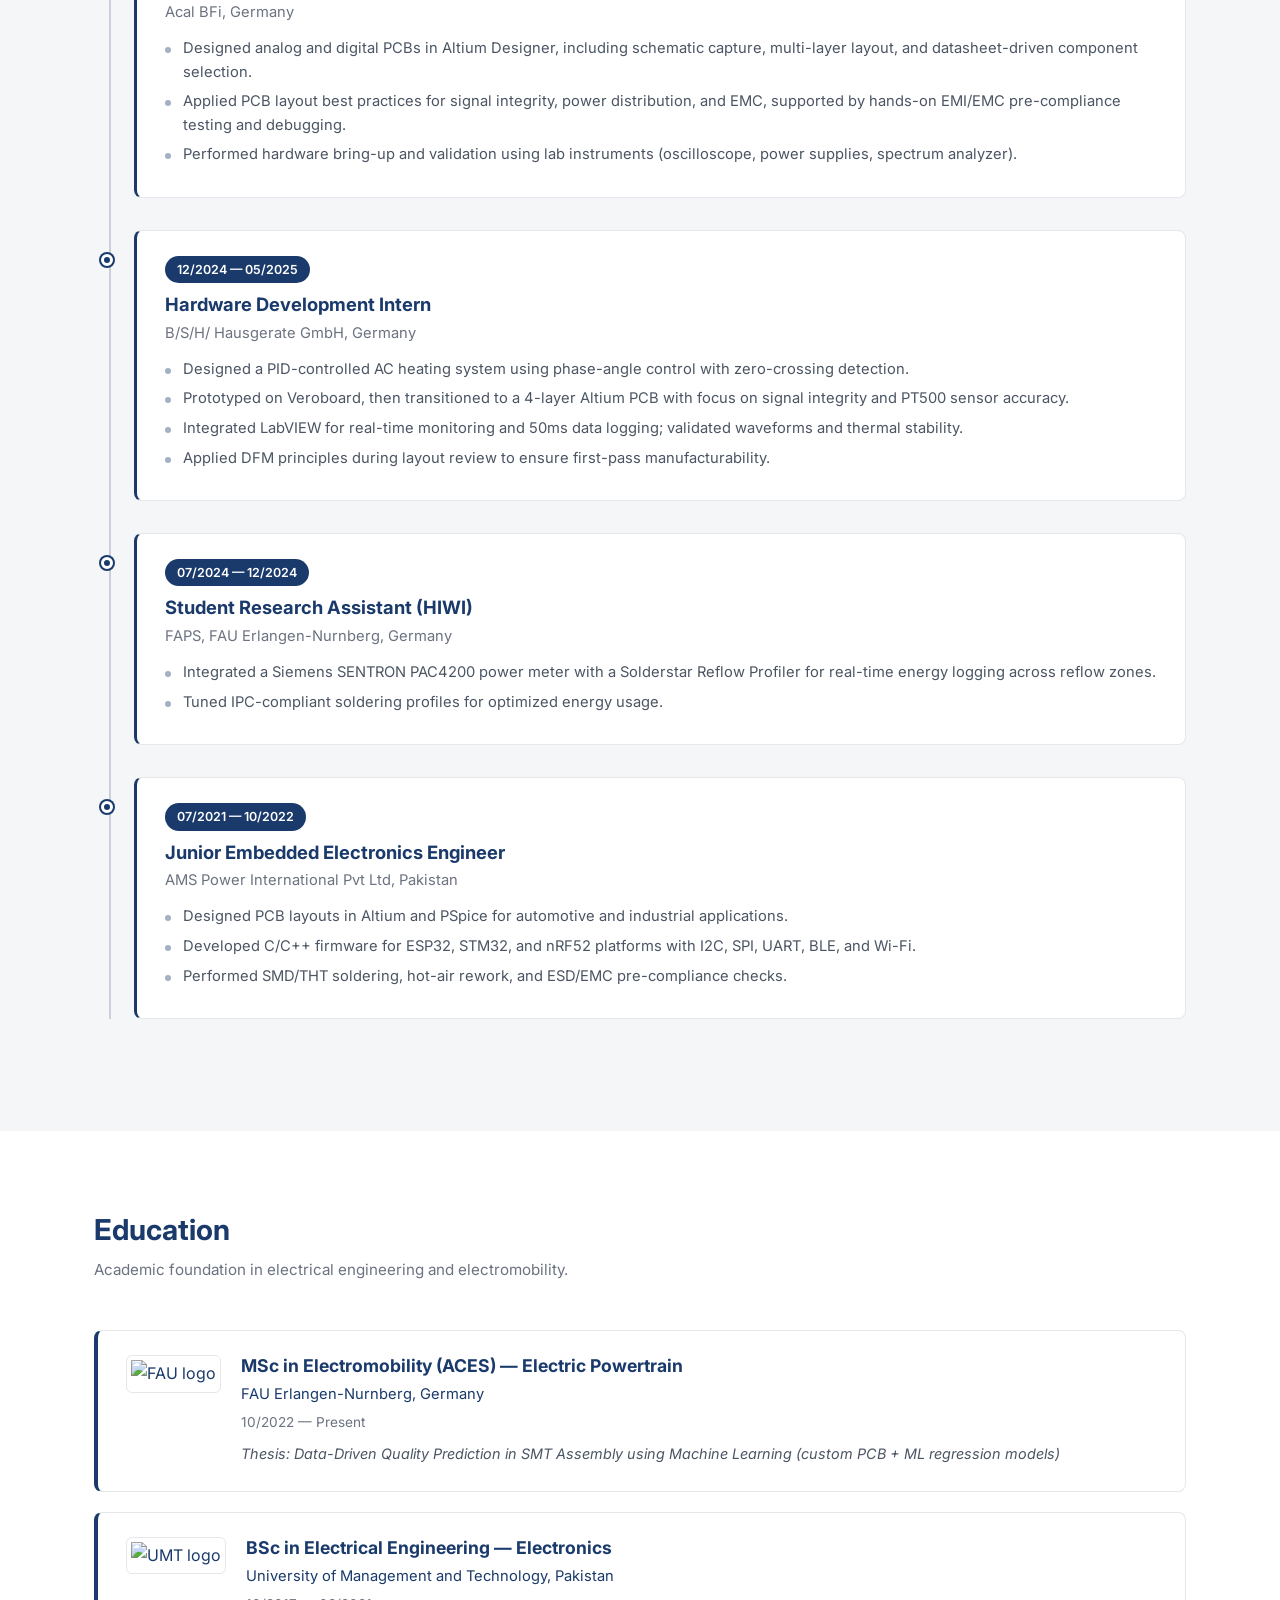
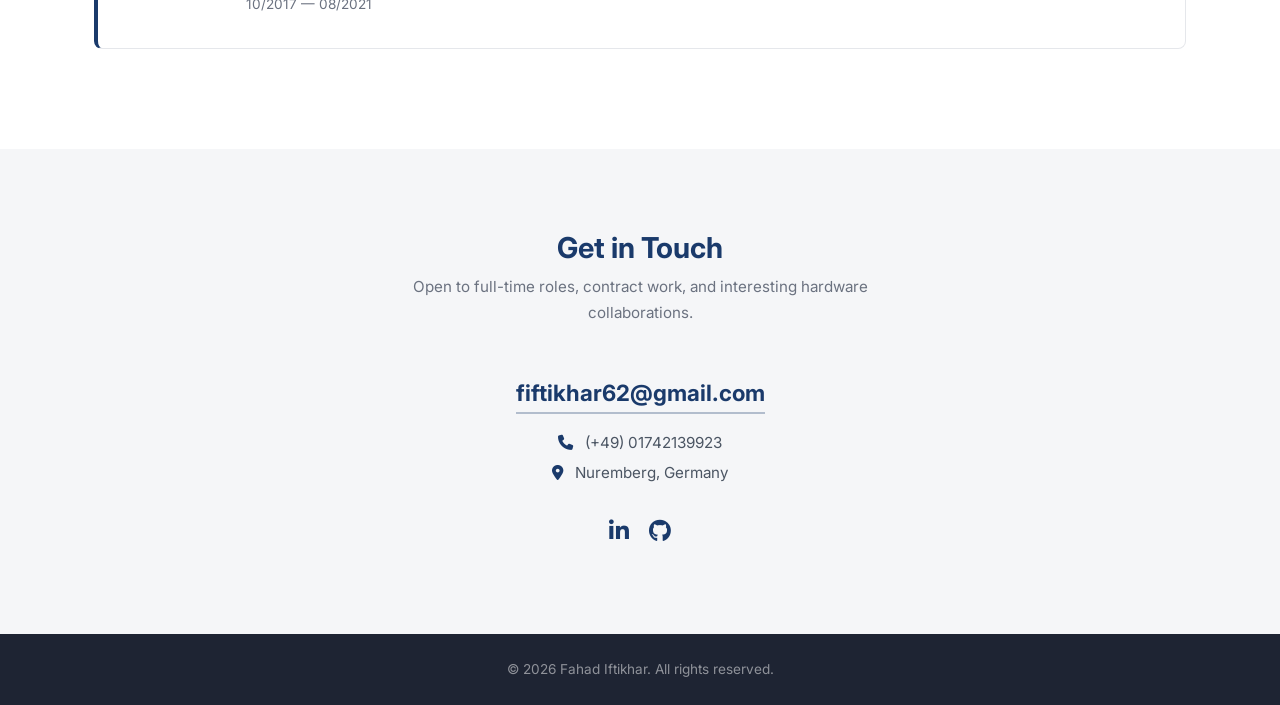
==== commit c6d77678: "Add university logos and website links to Education section Co-Authored-By: Claude Sonnet 4.6 <norep" ====
--- a/index.html
+++ b/index.html
@@ -388,16 +388,30 @@
             <p class="section-subtitle reveal reveal-d1">Academic foundation in electrical engineering and electromobility.</p>
 
             <div class="education-card reveal reveal-up">
-                <h3 class="education-degree">MSc in Electromobility (ACES) — Electric Powertrain</h3>
-                <p class="education-school">FAU Erlangen-Nurnberg, Germany</p>
-                <p class="education-date">10/2022 — Present</p>
-                <p class="education-thesis">Thesis: Data-Driven Quality Prediction in SMT Assembly using Machine Learning (custom PCB + ML regression models)</p>
+                <div class="education-header">
+                    <a href="https://www.fau.de/" target="_blank" class="education-logo-link">
+                        <img src="https://www.fau.de/files/2023/06/fau-logo.svg" alt="FAU logo" class="education-logo">
+                    </a>
+                    <div>
+                        <h3 class="education-degree">MSc in Electromobility (ACES) — Electric Powertrain</h3>
+                        <p class="education-school"><a href="https://www.fau.de/" target="_blank">FAU Erlangen-Nurnberg, Germany</a></p>
+                        <p class="education-date">10/2022 — Present</p>
+                        <p class="education-thesis">Thesis: Data-Driven Quality Prediction in SMT Assembly using Machine Learning (custom PCB + ML regression models)</p>
+                    </div>
+                </div>
             </div>
 
             <div class="education-card reveal reveal-up" style="transition-delay:0.15s;">
-                <h3 class="education-degree">BSc in Electrical Engineering — Electronics</h3>
-                <p class="education-school">University of Management and Technology, Pakistan</p>
-                <p class="education-date">10/2017 — 08/2021</p>
+                <div class="education-header">
+                    <a href="https://www.umt.edu.pk/" target="_blank" class="education-logo-link">
+                        <img src="https://www.umt.edu.pk/images/logo.png" alt="UMT logo" class="education-logo">
+                    </a>
+                    <div>
+                        <h3 class="education-degree">BSc in Electrical Engineering — Electronics</h3>
+                        <p class="education-school"><a href="https://www.umt.edu.pk/" target="_blank">University of Management and Technology, Pakistan</a></p>
+                        <p class="education-date">10/2017 — 08/2021</p>
+                    </div>
+                </div>
             </div>
 
         </div>
--- a/styles.css
+++ b/styles.css
@@ -656,6 +656,35 @@
     box-shadow: var(--shadow-md);
 }
 
+.education-header {
+    display: flex;
+    align-items: flex-start;
+    gap: 20px;
+}
+
+.education-logo-link {
+    flex-shrink: 0;
+}
+
+.education-logo {
+    width: 64px;
+    height: 64px;
+    object-fit: contain;
+    border-radius: 6px;
+    background: #fff;
+    padding: 4px;
+    border: 1px solid var(--border);
+}
+
+.education-school a {
+    color: var(--primary);
+    text-decoration: none;
+}
+
+.education-school a:hover {
+    text-decoration: underline;
+}
+
 .education-degree {
     font-size: 1.1rem;
     font-weight: 700;
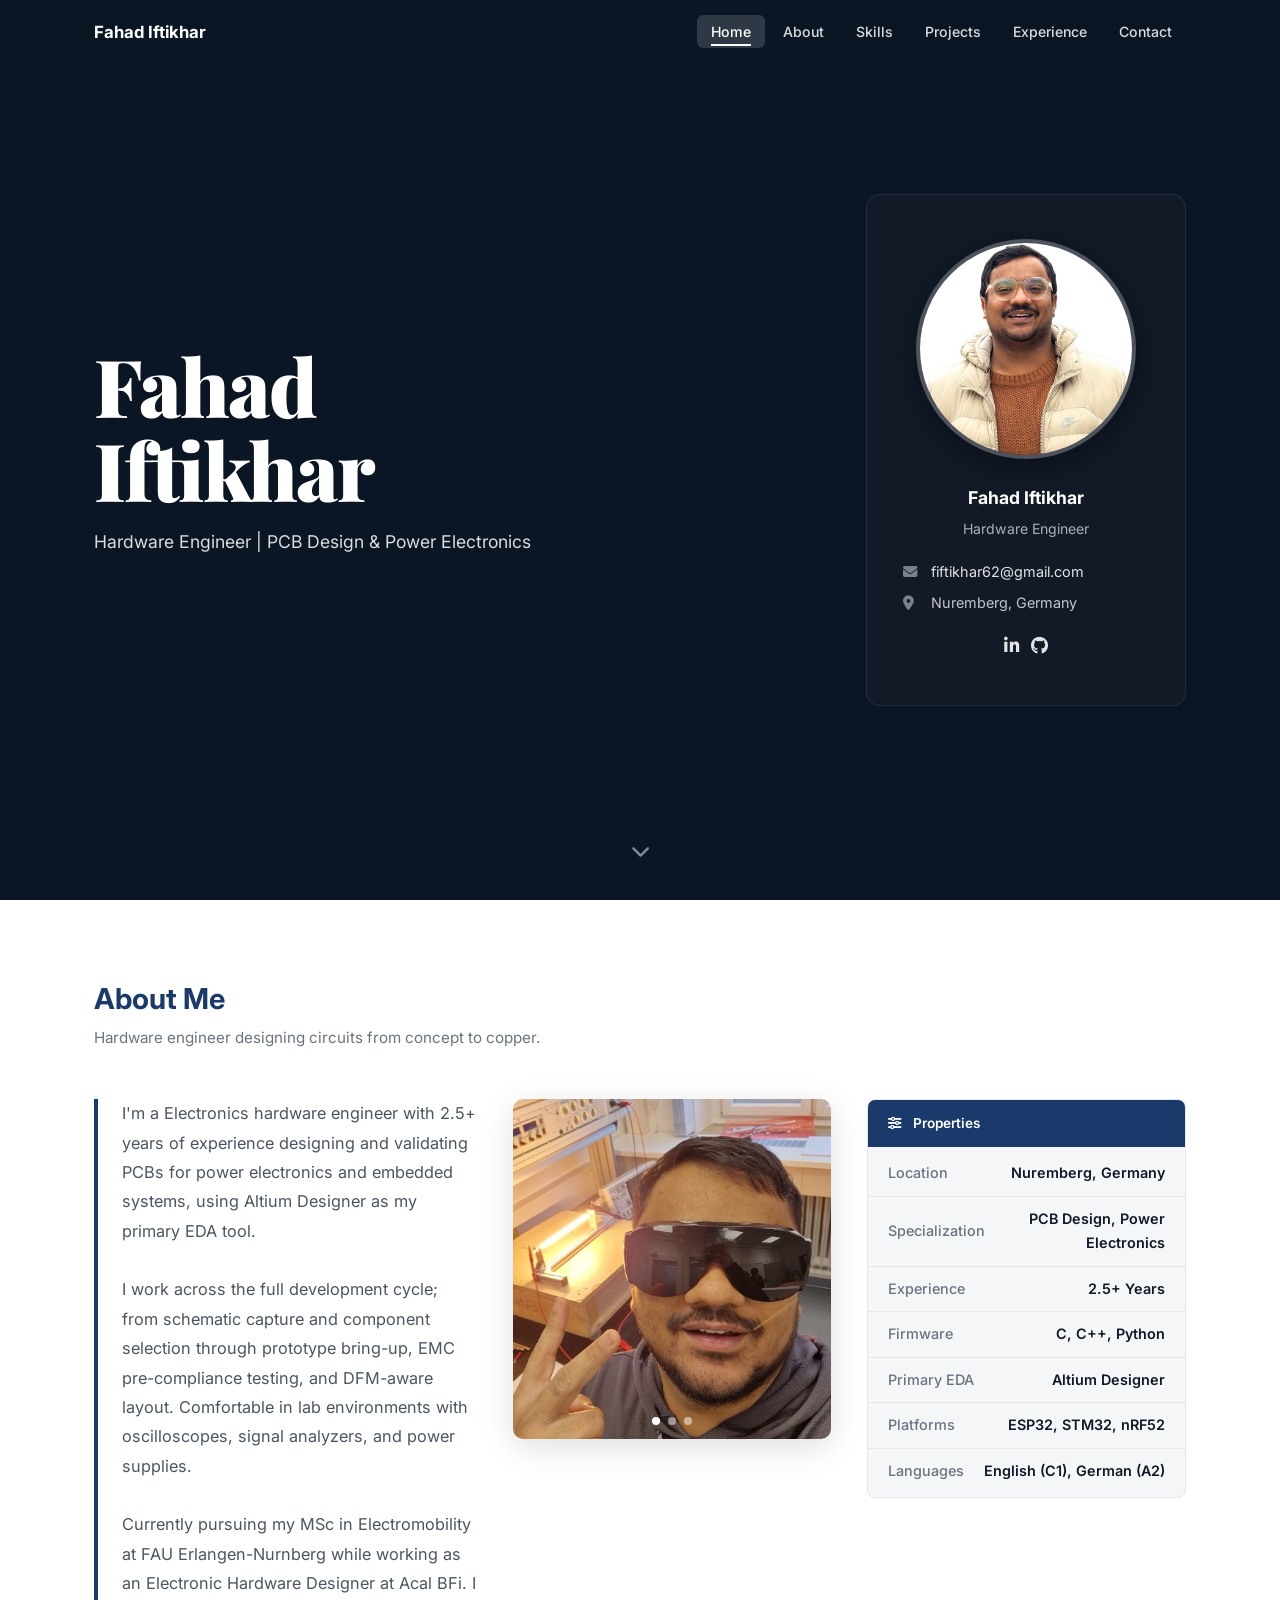
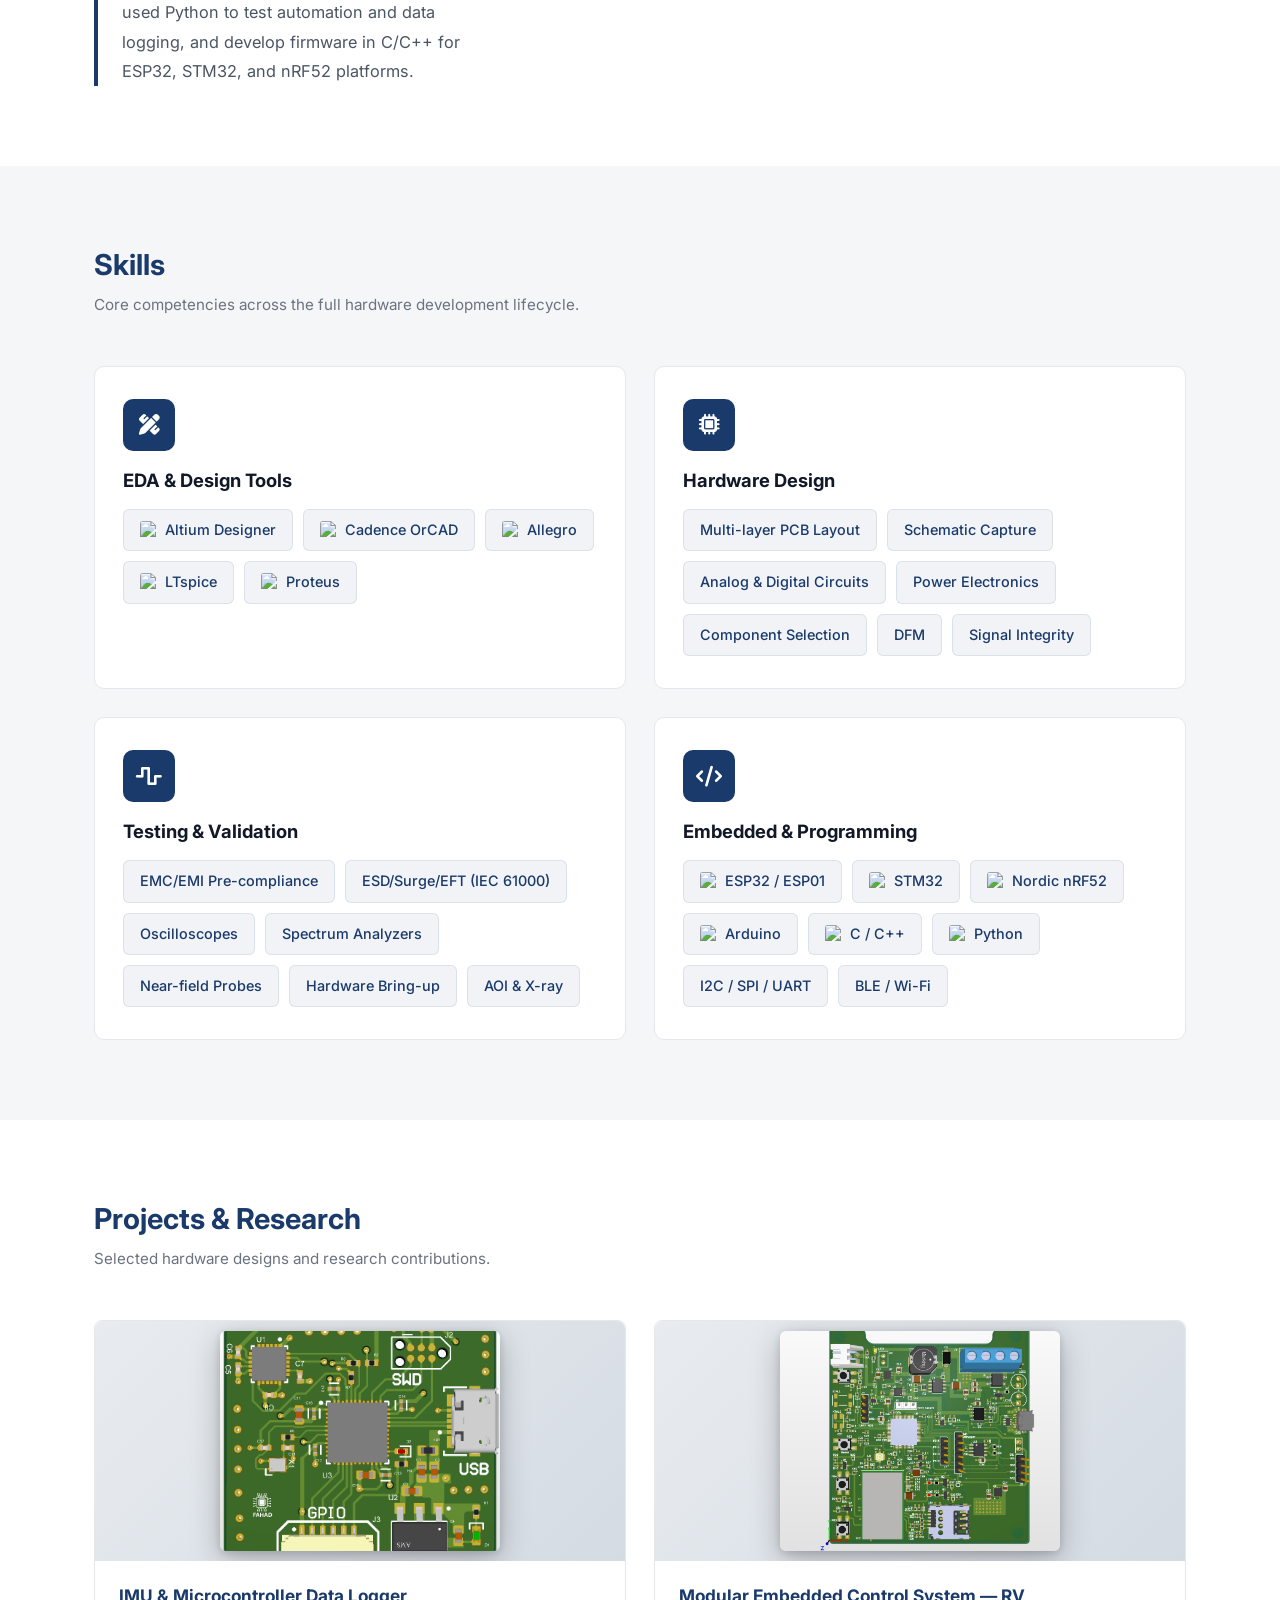
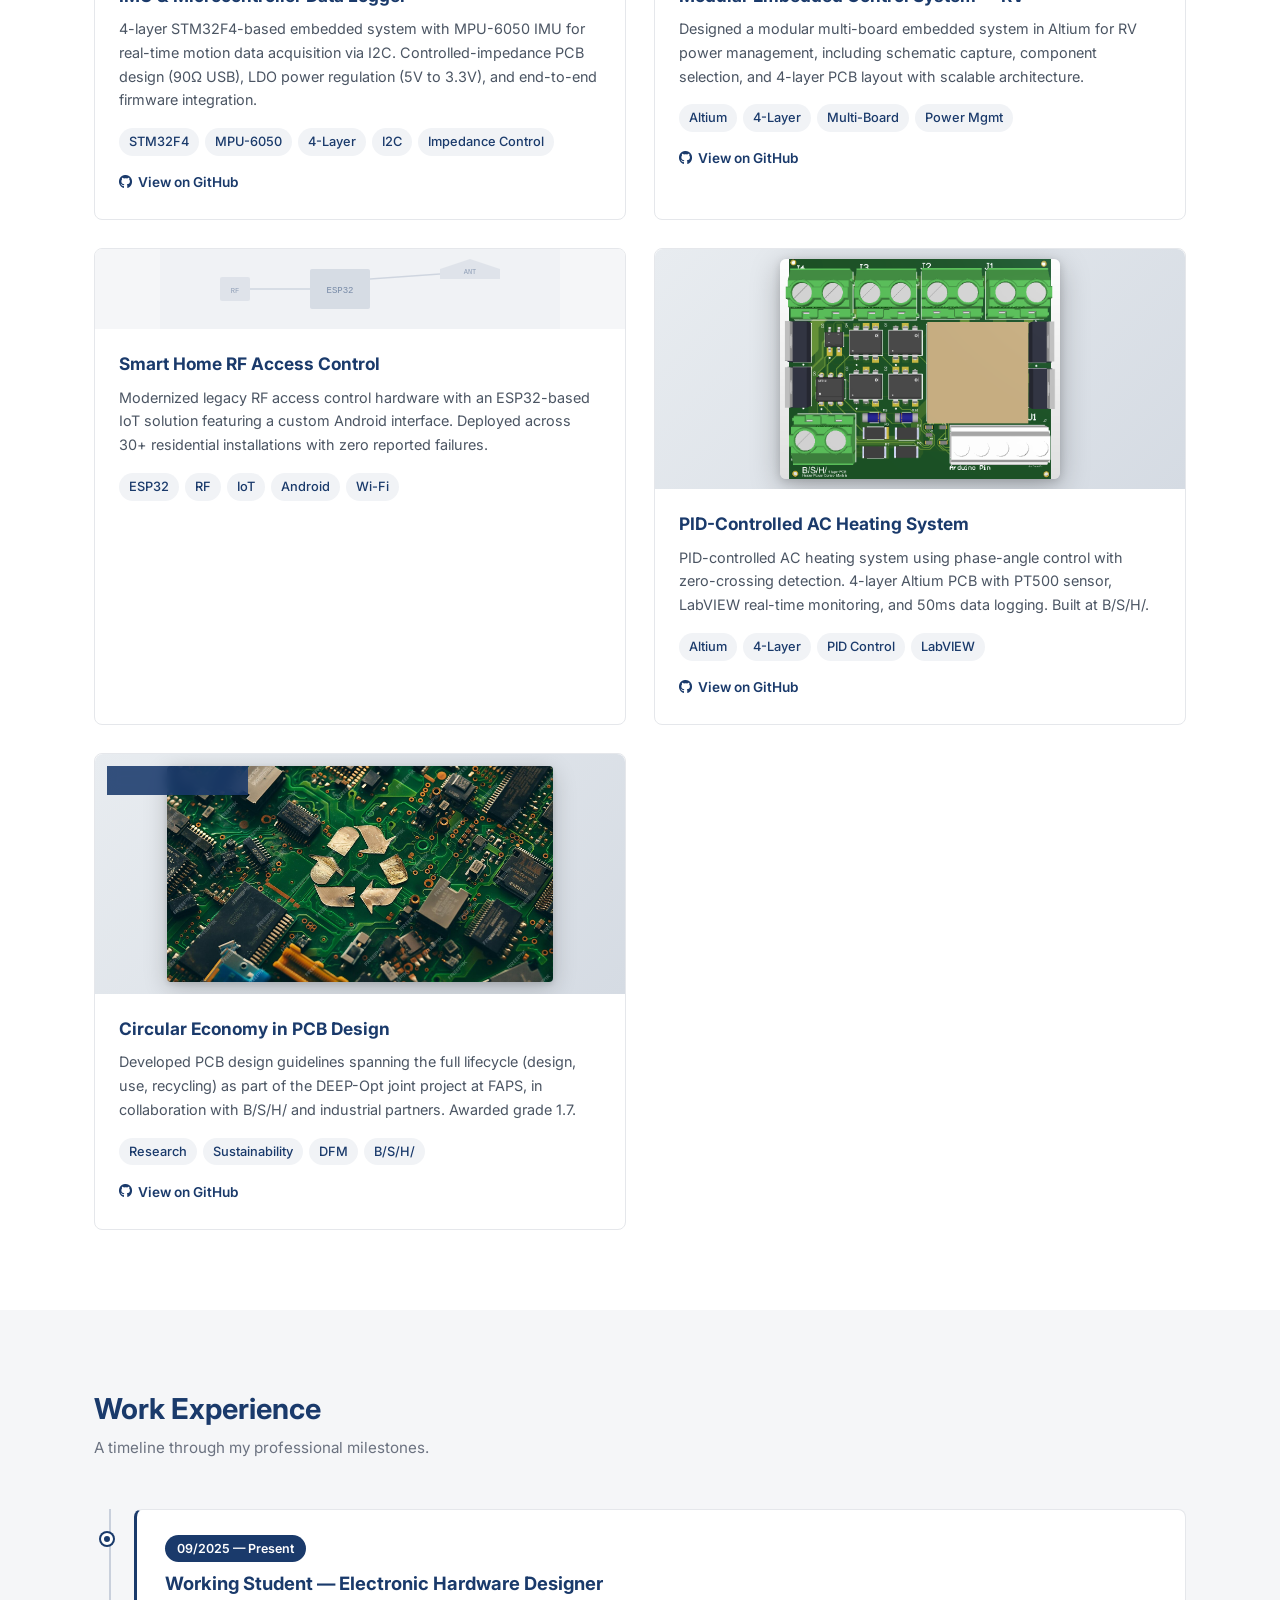
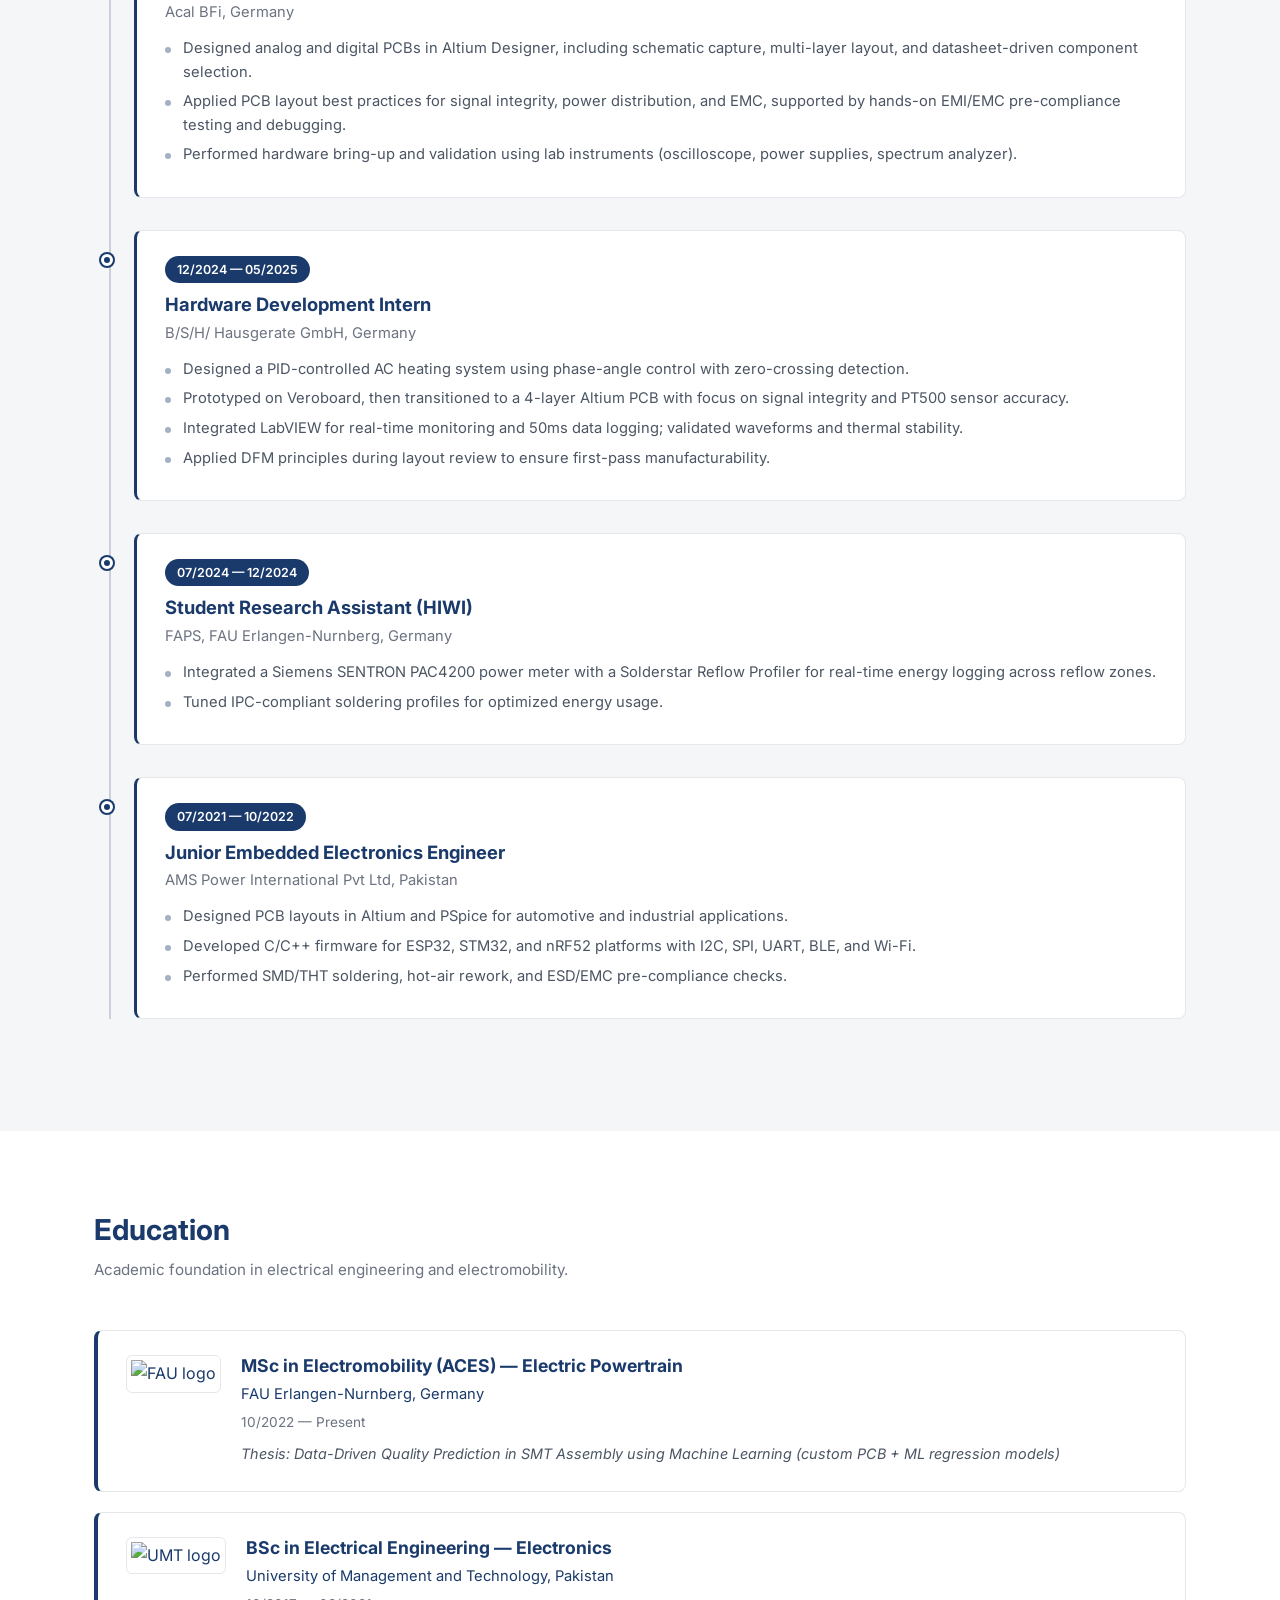
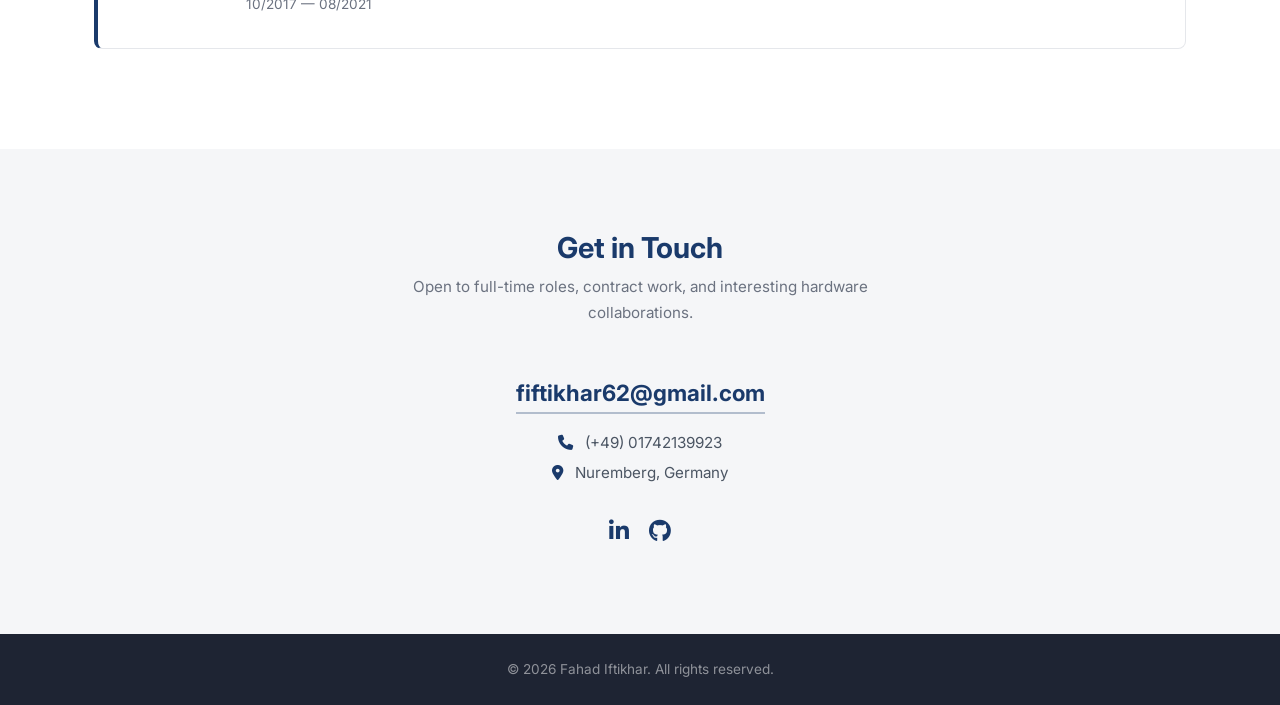
==== commit 948047b7: "Add logos to EDA Tools and Embedded & Programming skill tags Co-Authored-By: Claude Sonnet 4.6 <nore" ====
--- a/index.html
+++ b/index.html
@@ -125,11 +125,26 @@
                     <div class="skill-card-icon"><i class="fa-solid fa-pen-ruler"></i></div>
                     <h3 class="skill-card-title">EDA & Design Tools</h3>
                     <div class="skill-tags">
-                        <span class="skill-tag">Altium Designer</span>
-                        <span class="skill-tag">Cadence OrCAD</span>
-                        <span class="skill-tag">Allegro</span>
-                        <span class="skill-tag">LTspice</span>
-                        <span class="skill-tag">Proteus</span>
+                        <span class="skill-tag skill-tag--logo">
+                            <img src="https://www.google.com/s2/favicons?domain=altium.com&sz=64" alt="Altium">
+                            Altium Designer
+                        </span>
+                        <span class="skill-tag skill-tag--logo">
+                            <img src="https://www.google.com/s2/favicons?domain=cadence.com&sz=64" alt="Cadence">
+                            Cadence OrCAD
+                        </span>
+                        <span class="skill-tag skill-tag--logo">
+                            <img src="https://www.google.com/s2/favicons?domain=cadence.com&sz=64" alt="Allegro">
+                            Allegro
+                        </span>
+                        <span class="skill-tag skill-tag--logo">
+                            <img src="https://www.google.com/s2/favicons?domain=analog.com&sz=64" alt="LTspice">
+                            LTspice
+                        </span>
+                        <span class="skill-tag skill-tag--logo">
+                            <img src="https://www.google.com/s2/favicons?domain=labcenter.com&sz=64" alt="Proteus">
+                            Proteus
+                        </span>
                     </div>
                 </div>
                 <div class="skill-card reveal reveal-up" style="transition-delay:0.1s;">
@@ -162,12 +177,30 @@
                     <div class="skill-card-icon"><i class="fa-solid fa-code"></i></div>
                     <h3 class="skill-card-title">Embedded & Programming</h3>
                     <div class="skill-tags">
-                        <span class="skill-tag">ESP32 / ESP01</span>
-                        <span class="skill-tag">STM32</span>
-                        <span class="skill-tag">Nordic nRF52</span>
-                        <span class="skill-tag">Arduino</span>
-                        <span class="skill-tag">C / C++</span>
-                        <span class="skill-tag">Python</span>
+                        <span class="skill-tag skill-tag--logo">
+                            <img src="https://www.google.com/s2/favicons?domain=espressif.com&sz=64" alt="ESP32">
+                            ESP32 / ESP01
+                        </span>
+                        <span class="skill-tag skill-tag--logo">
+                            <img src="https://www.google.com/s2/favicons?domain=st.com&sz=64" alt="STM32">
+                            STM32
+                        </span>
+                        <span class="skill-tag skill-tag--logo">
+                            <img src="https://www.google.com/s2/favicons?domain=nordicsemi.com&sz=64" alt="Nordic">
+                            Nordic nRF52
+                        </span>
+                        <span class="skill-tag skill-tag--logo">
+                            <img src="https://cdn.jsdelivr.net/gh/devicons/devicon@latest/icons/arduino/arduino-original.svg" alt="Arduino">
+                            Arduino
+                        </span>
+                        <span class="skill-tag skill-tag--logo">
+                            <img src="https://cdn.jsdelivr.net/gh/devicons/devicon@latest/icons/cplusplus/cplusplus-original.svg" alt="C++">
+                            C / C++
+                        </span>
+                        <span class="skill-tag skill-tag--logo">
+                            <img src="https://cdn.jsdelivr.net/gh/devicons/devicon@latest/icons/python/python-original.svg" alt="Python">
+                            Python
+                        </span>
                         <span class="skill-tag">I2C / SPI / UART</span>
                         <span class="skill-tag">BLE / Wi-Fi</span>
                     </div>
--- a/styles.css
+++ b/styles.css
@@ -530,6 +530,24 @@
     transform: translateY(-1px);
 }
 
+.skill-tag--logo {
+    display: inline-flex;
+    align-items: center;
+    gap: 7px;
+}
+
+.skill-tag--logo img {
+    width: 18px;
+    height: 18px;
+    object-fit: contain;
+    border-radius: 3px;
+    flex-shrink: 0;
+}
+
+.skill-tag--logo:hover img {
+    filter: brightness(0) invert(1);
+}
+
 .skills-circuit-trace {
     position: absolute;
     inset: 0;
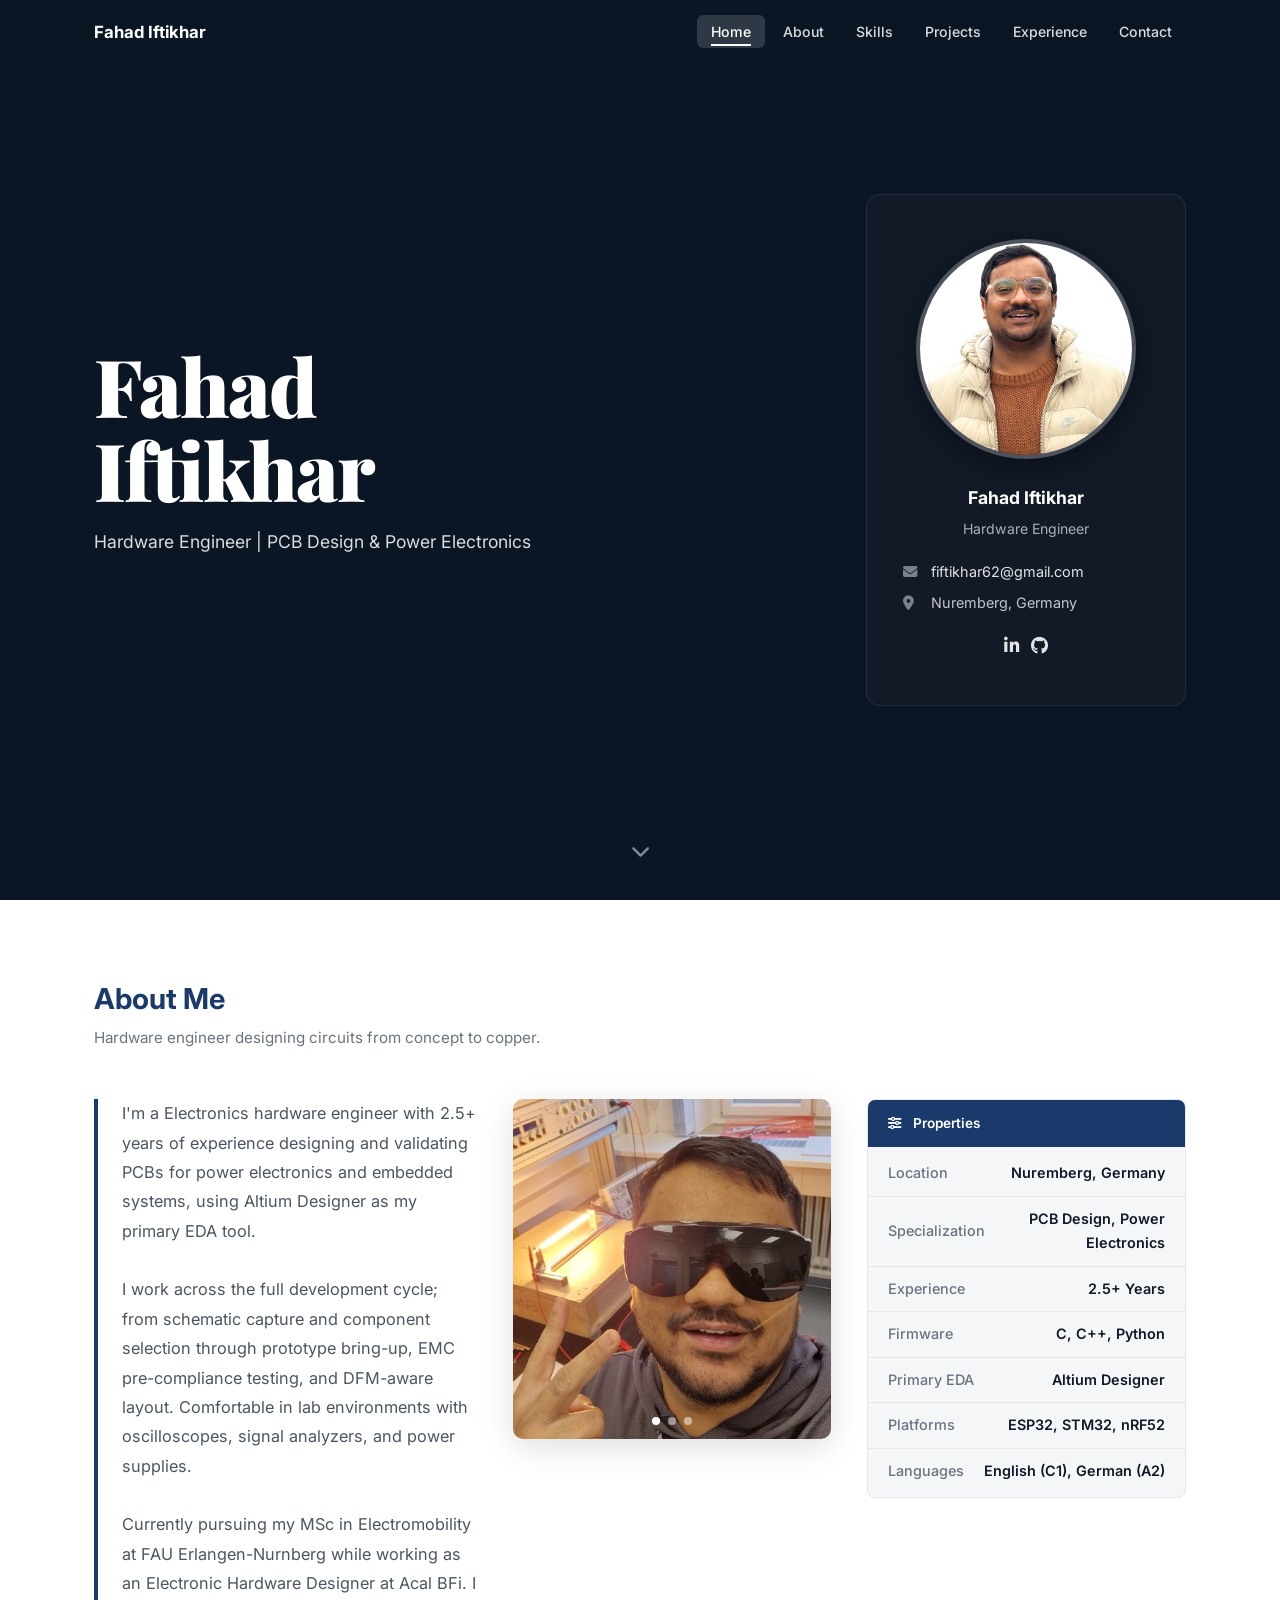
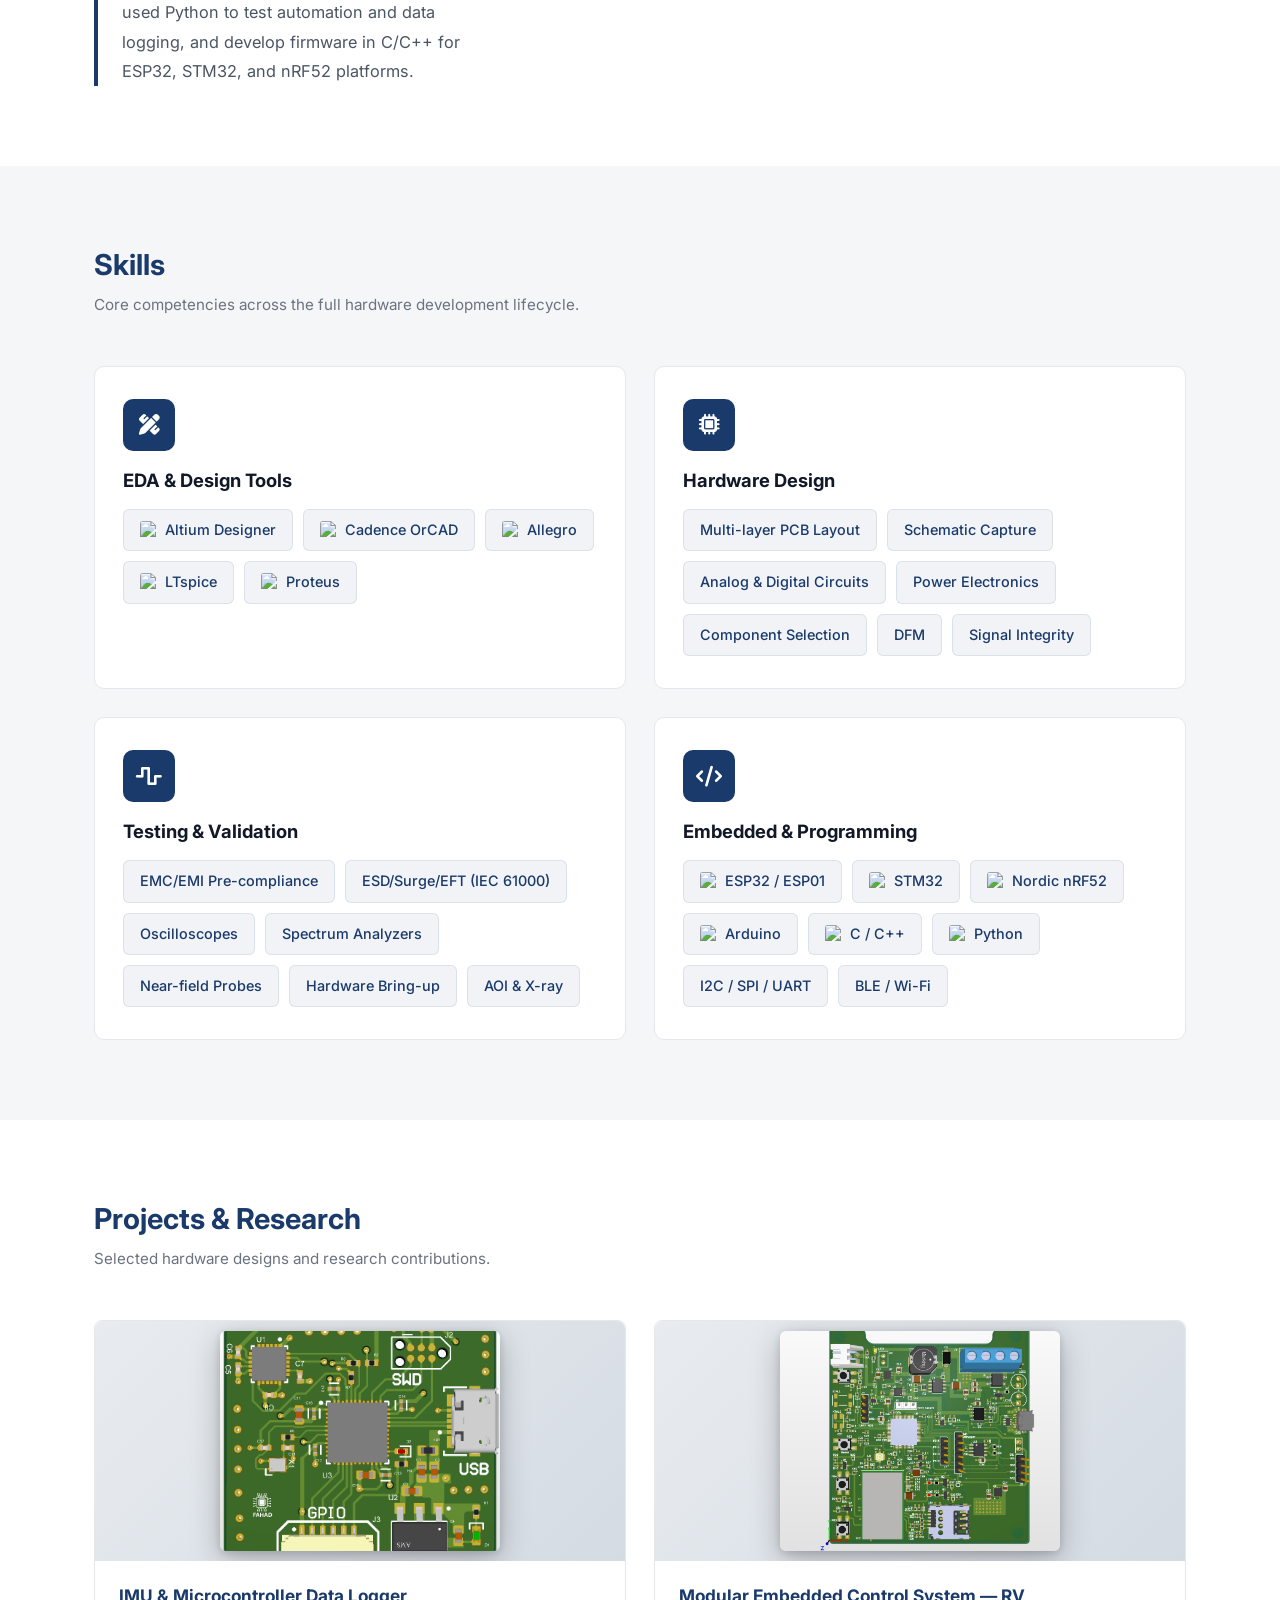
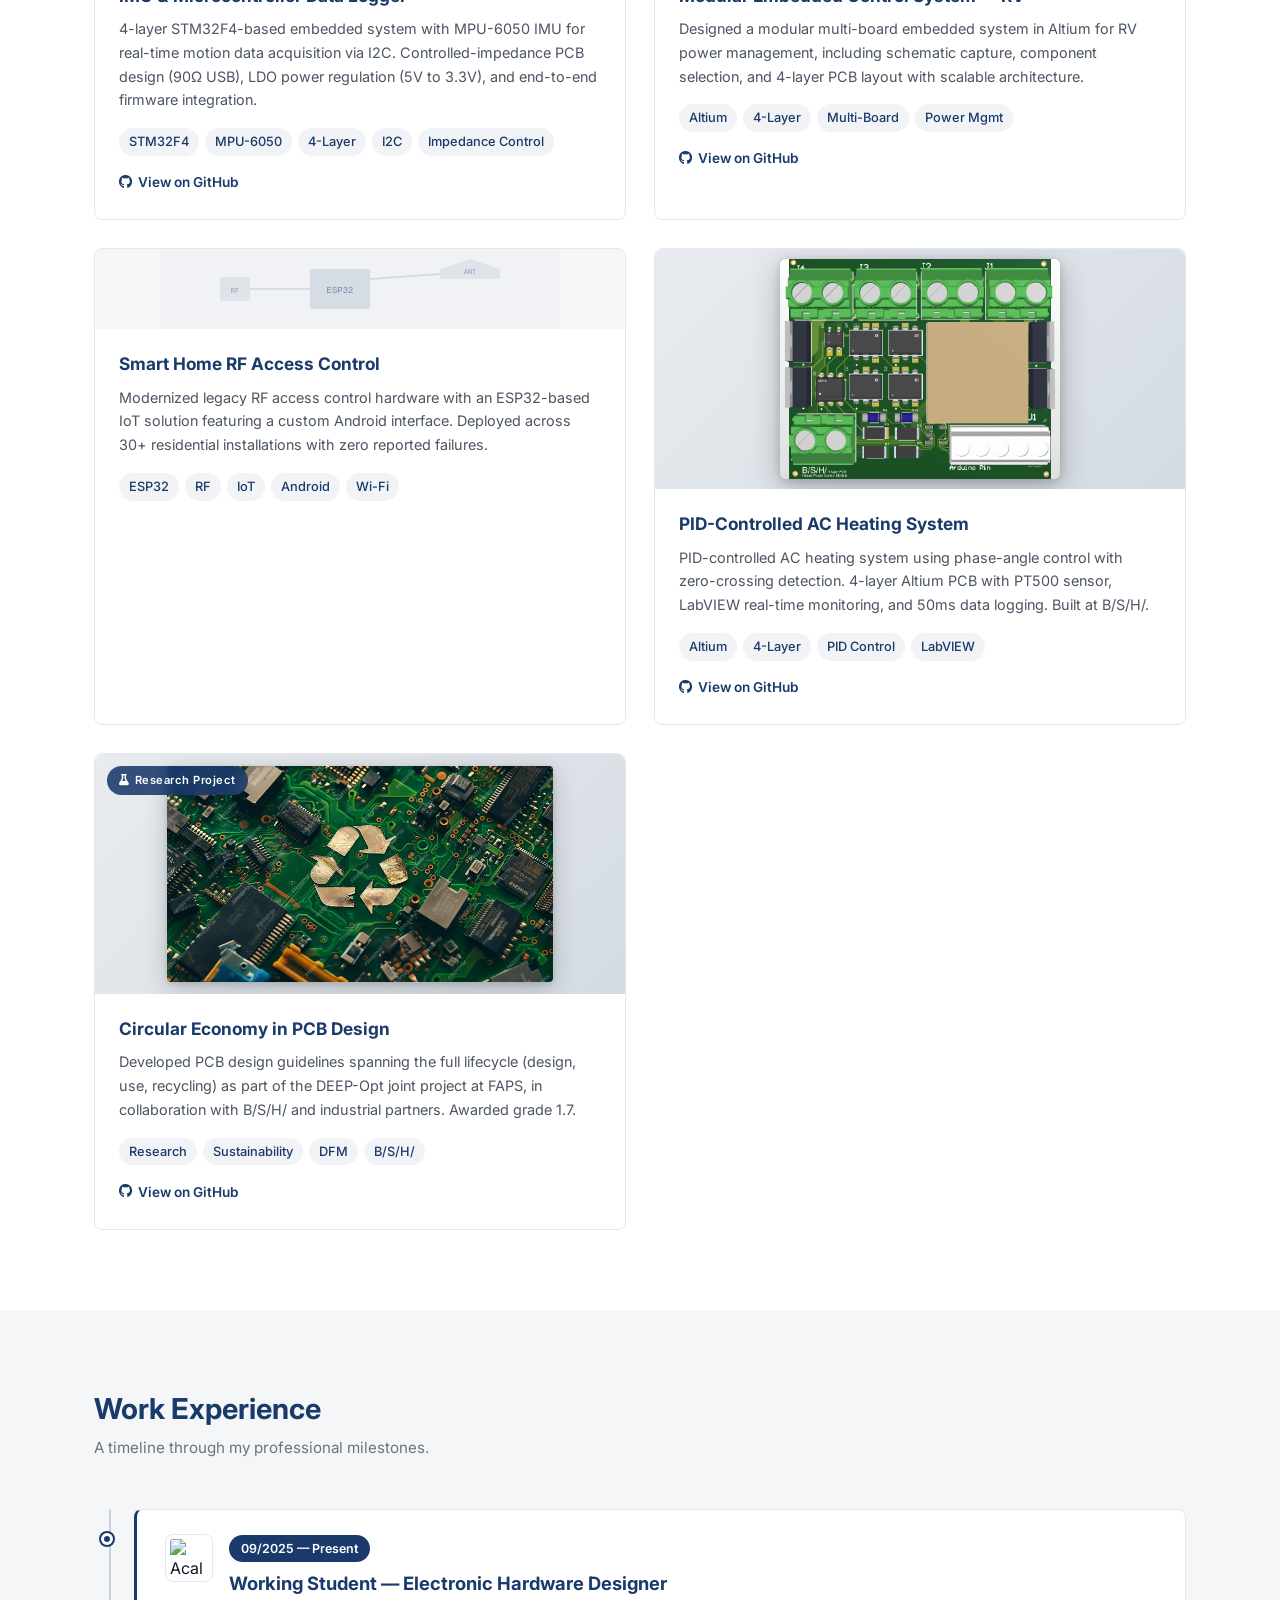
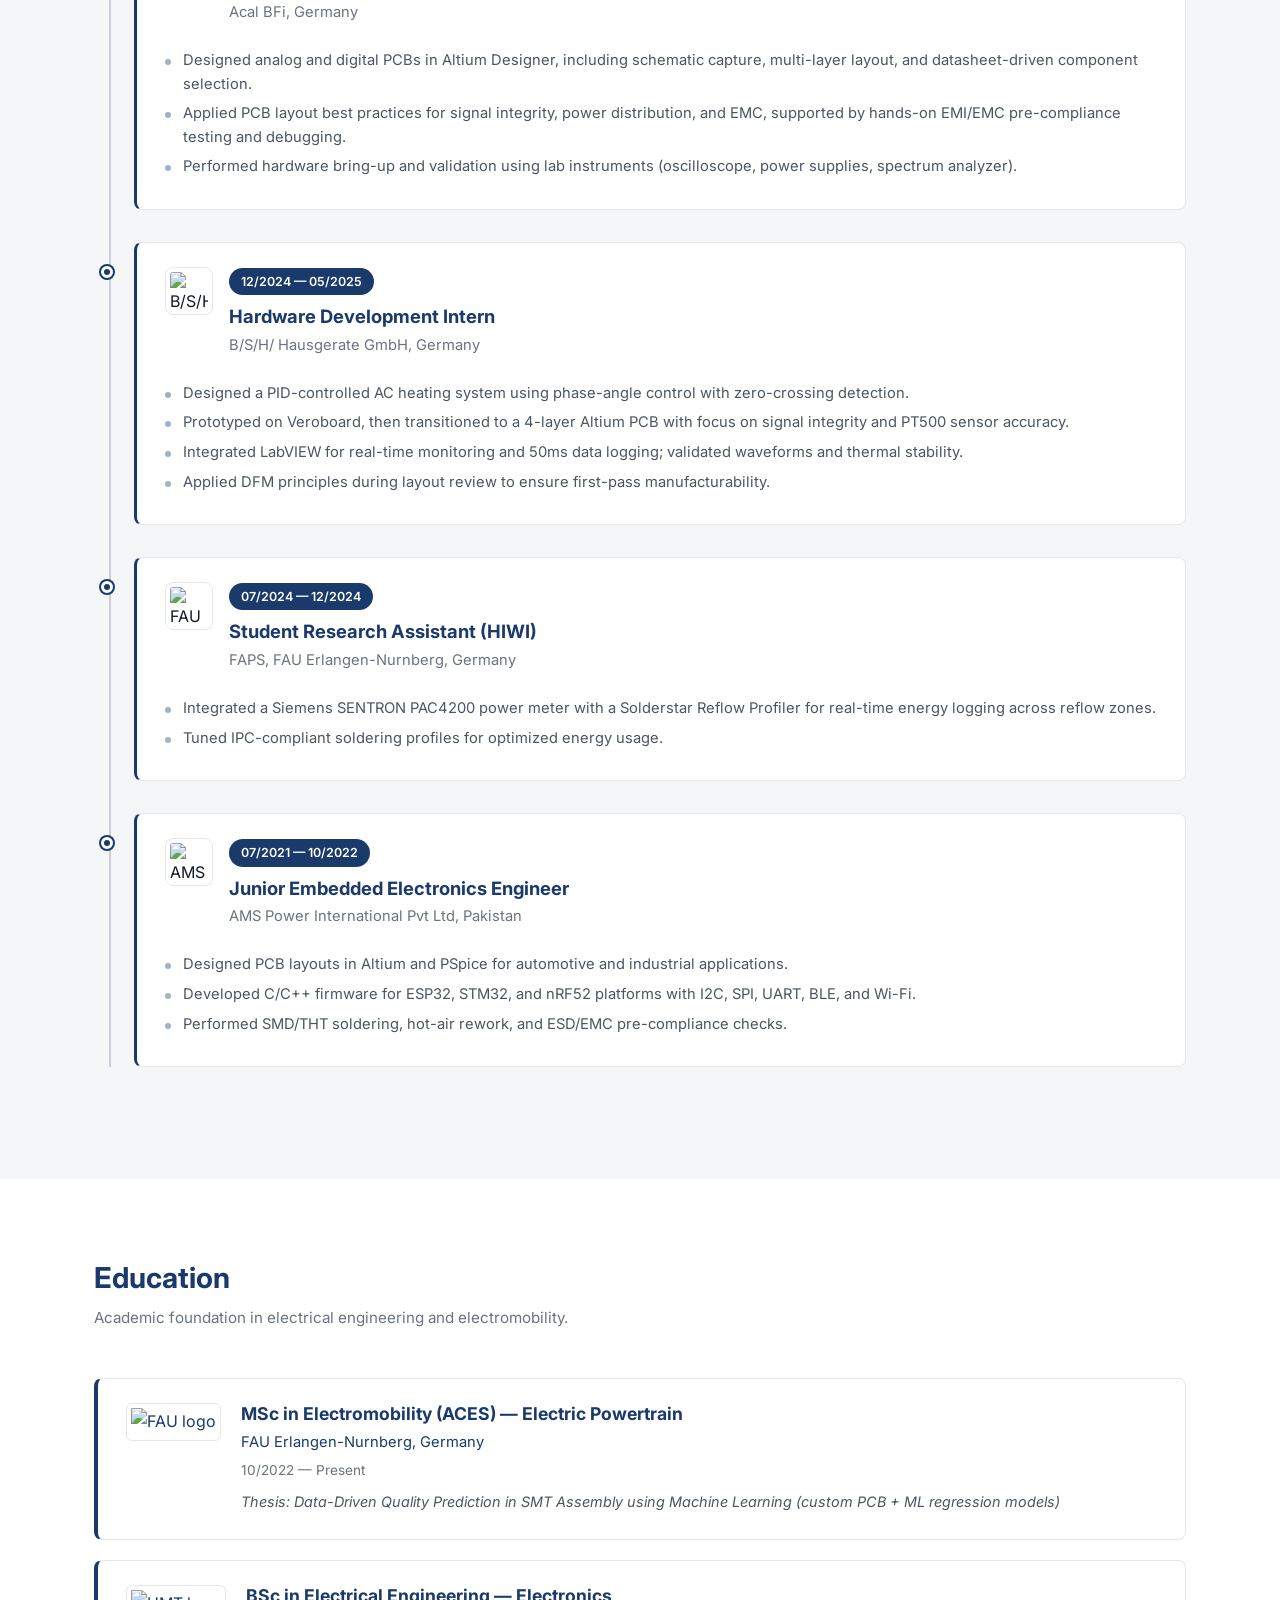
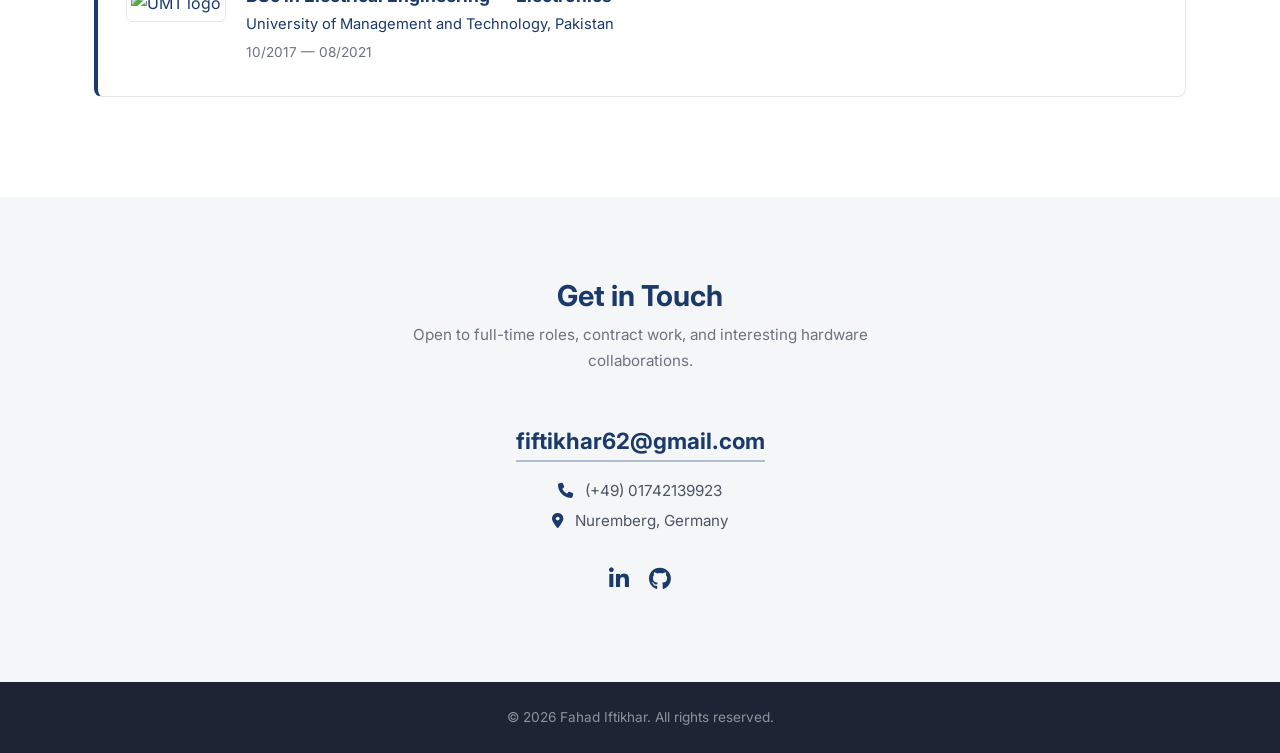
==== commit 72a78d81: "Add company logos to Experience timeline cards Co-Authored-By: Claude Sonnet 4.6 <noreply@anthropic." ====
--- a/index.html
+++ b/index.html
@@ -355,9 +355,14 @@
                 <div class="timeline-item reveal reveal-left">
                     <div class="timeline-dot"></div>
                     <div class="timeline-card">
-                        <span class="timeline-date">09/2025 — Present</span>
-                        <h3 class="timeline-role">Working Student — Electronic Hardware Designer</h3>
-                        <p class="timeline-org">Acal BFi, Germany</p>
+                        <div class="timeline-card-header">
+                            <img src="https://www.google.com/s2/favicons?domain=acalbfi.com&sz=64" alt="Acal BFi" class="timeline-logo">
+                            <div>
+                                <span class="timeline-date">09/2025 — Present</span>
+                                <h3 class="timeline-role">Working Student — Electronic Hardware Designer</h3>
+                                <p class="timeline-org">Acal BFi, Germany</p>
+                            </div>
+                        </div>
                         <ul class="timeline-desc">
                             <li>Designed analog and digital PCBs in Altium Designer, including schematic capture, multi-layer layout, and datasheet-driven component selection.</li>
                             <li>Applied PCB layout best practices for signal integrity, power distribution, and EMC, supported by hands-on EMI/EMC pre-compliance testing and debugging.</li>
@@ -369,9 +374,14 @@
                 <div class="timeline-item reveal reveal-left" style="transition-delay:0.1s;">
                     <div class="timeline-dot"></div>
                     <div class="timeline-card">
-                        <span class="timeline-date">12/2024 — 05/2025</span>
-                        <h3 class="timeline-role">Hardware Development Intern</h3>
-                        <p class="timeline-org">B/S/H/ Hausgerate GmbH, Germany</p>
+                        <div class="timeline-card-header">
+                            <img src="https://www.google.com/s2/favicons?domain=bsh-group.com&sz=64" alt="B/S/H/" class="timeline-logo">
+                            <div>
+                                <span class="timeline-date">12/2024 — 05/2025</span>
+                                <h3 class="timeline-role">Hardware Development Intern</h3>
+                                <p class="timeline-org">B/S/H/ Hausgerate GmbH, Germany</p>
+                            </div>
+                        </div>
                         <ul class="timeline-desc">
                             <li>Designed a PID-controlled AC heating system using phase-angle control with zero-crossing detection.</li>
                             <li>Prototyped on Veroboard, then transitioned to a 4-layer Altium PCB with focus on signal integrity and PT500 sensor accuracy.</li>
@@ -384,9 +394,14 @@
                 <div class="timeline-item reveal reveal-left" style="transition-delay:0.2s;">
                     <div class="timeline-dot"></div>
                     <div class="timeline-card">
-                        <span class="timeline-date">07/2024 — 12/2024</span>
-                        <h3 class="timeline-role">Student Research Assistant (HIWI)</h3>
-                        <p class="timeline-org">FAPS, FAU Erlangen-Nurnberg, Germany</p>
+                        <div class="timeline-card-header">
+                            <img src="https://www.google.com/s2/favicons?domain=fau.de&sz=64" alt="FAU" class="timeline-logo">
+                            <div>
+                                <span class="timeline-date">07/2024 — 12/2024</span>
+                                <h3 class="timeline-role">Student Research Assistant (HIWI)</h3>
+                                <p class="timeline-org">FAPS, FAU Erlangen-Nurnberg, Germany</p>
+                            </div>
+                        </div>
                         <ul class="timeline-desc">
                             <li>Integrated a Siemens SENTRON PAC4200 power meter with a Solderstar Reflow Profiler for real-time energy logging across reflow zones.</li>
                             <li>Tuned IPC-compliant soldering profiles for optimized energy usage.</li>
@@ -397,9 +412,14 @@
                 <div class="timeline-item reveal reveal-left" style="transition-delay:0.3s;">
                     <div class="timeline-dot"></div>
                     <div class="timeline-card">
-                        <span class="timeline-date">07/2021 — 10/2022</span>
-                        <h3 class="timeline-role">Junior Embedded Electronics Engineer</h3>
-                        <p class="timeline-org">AMS Power International Pvt Ltd, Pakistan</p>
+                        <div class="timeline-card-header">
+                            <img src="https://www.google.com/s2/favicons?domain=amspower.com.pk&sz=64" alt="AMS Power" class="timeline-logo">
+                            <div>
+                                <span class="timeline-date">07/2021 — 10/2022</span>
+                                <h3 class="timeline-role">Junior Embedded Electronics Engineer</h3>
+                                <p class="timeline-org">AMS Power International Pvt Ltd, Pakistan</p>
+                            </div>
+                        </div>
                         <ul class="timeline-desc">
                             <li>Designed PCB layouts in Altium and PSpice for automotive and industrial applications.</li>
                             <li>Developed C/C++ firmware for ESP32, STM32, and nRF52 platforms with I2C, SPI, UART, BLE, and Wi-Fi.</li>
--- a/styles.css
+++ b/styles.css
@@ -631,6 +631,24 @@
     margin-bottom: 12px;
 }
 
+.timeline-card-header {
+    display: flex;
+    align-items: flex-start;
+    gap: 16px;
+    margin-bottom: 12px;
+}
+
+.timeline-logo {
+    width: 48px;
+    height: 48px;
+    object-fit: contain;
+    border-radius: 8px;
+    border: 1px solid var(--border);
+    background: #fff;
+    padding: 4px;
+    flex-shrink: 0;
+}
+
 .timeline-desc {
     list-style: none;
     padding: 0;
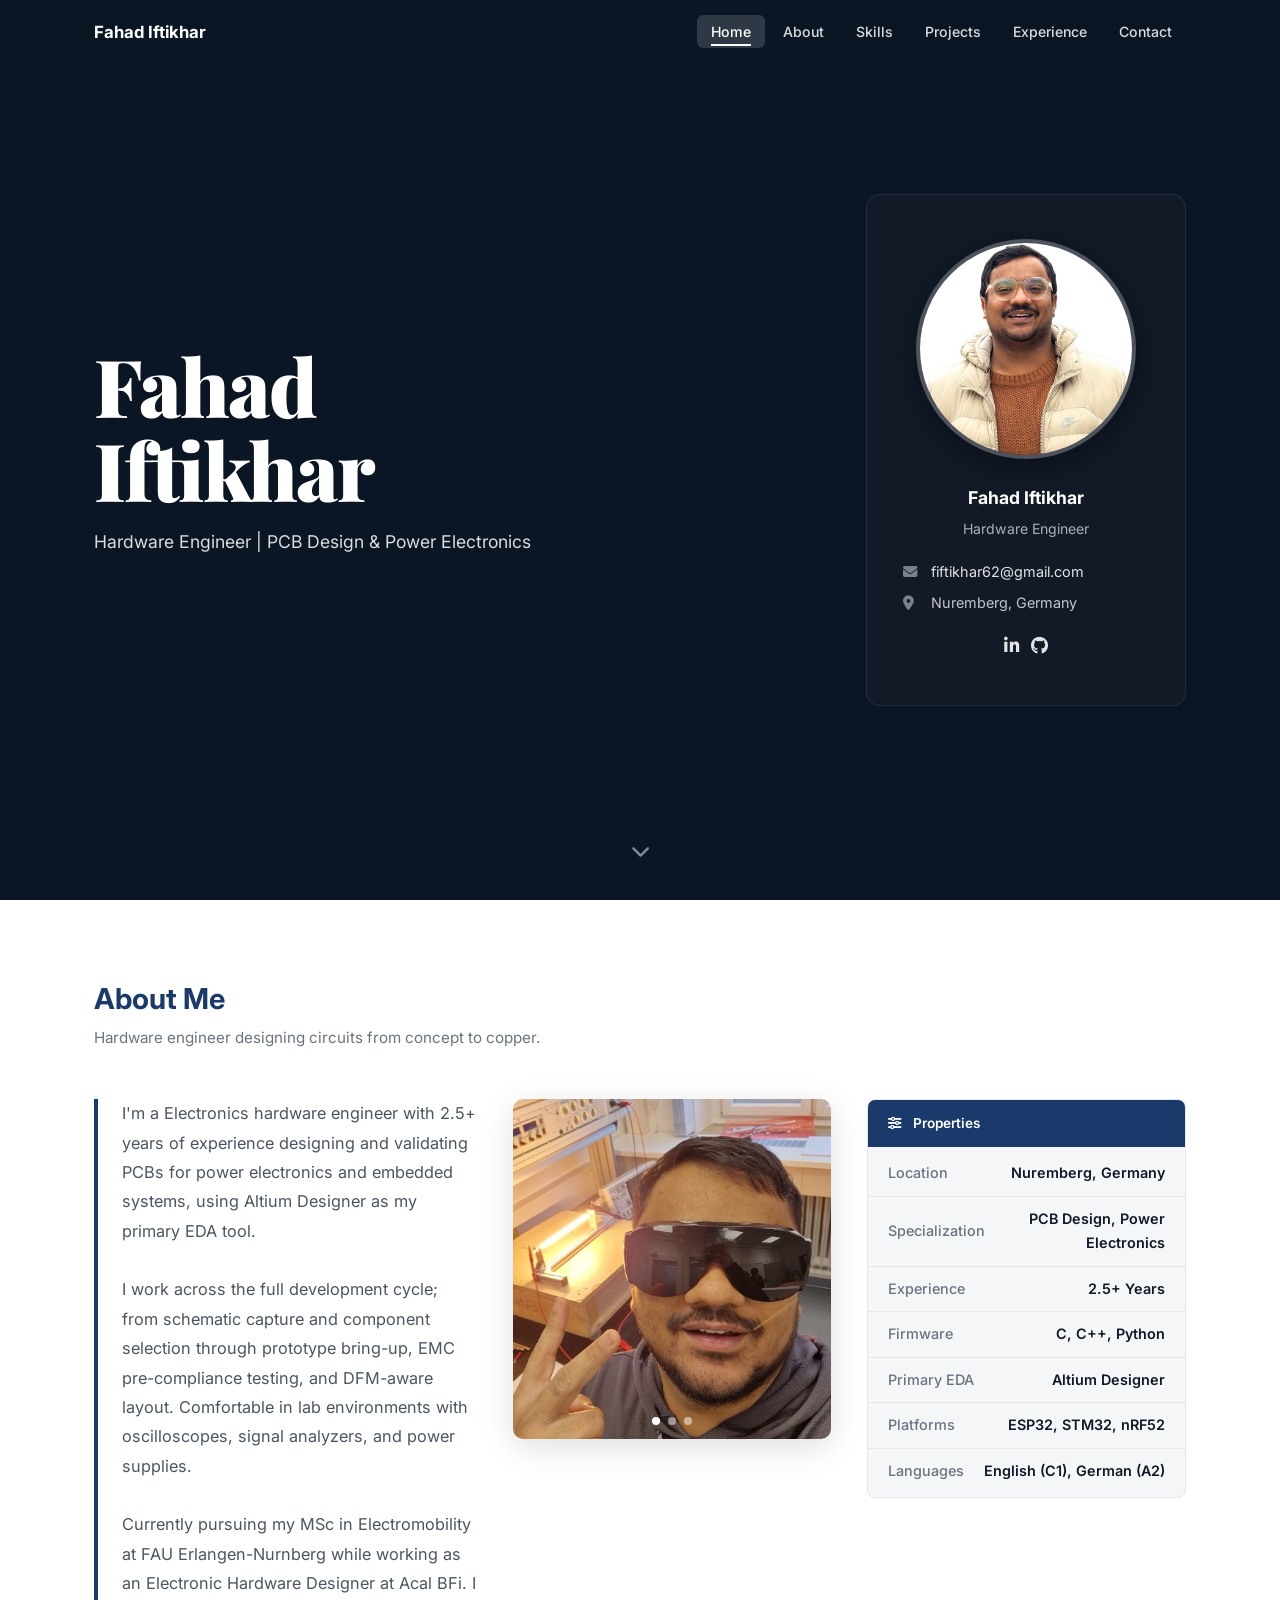
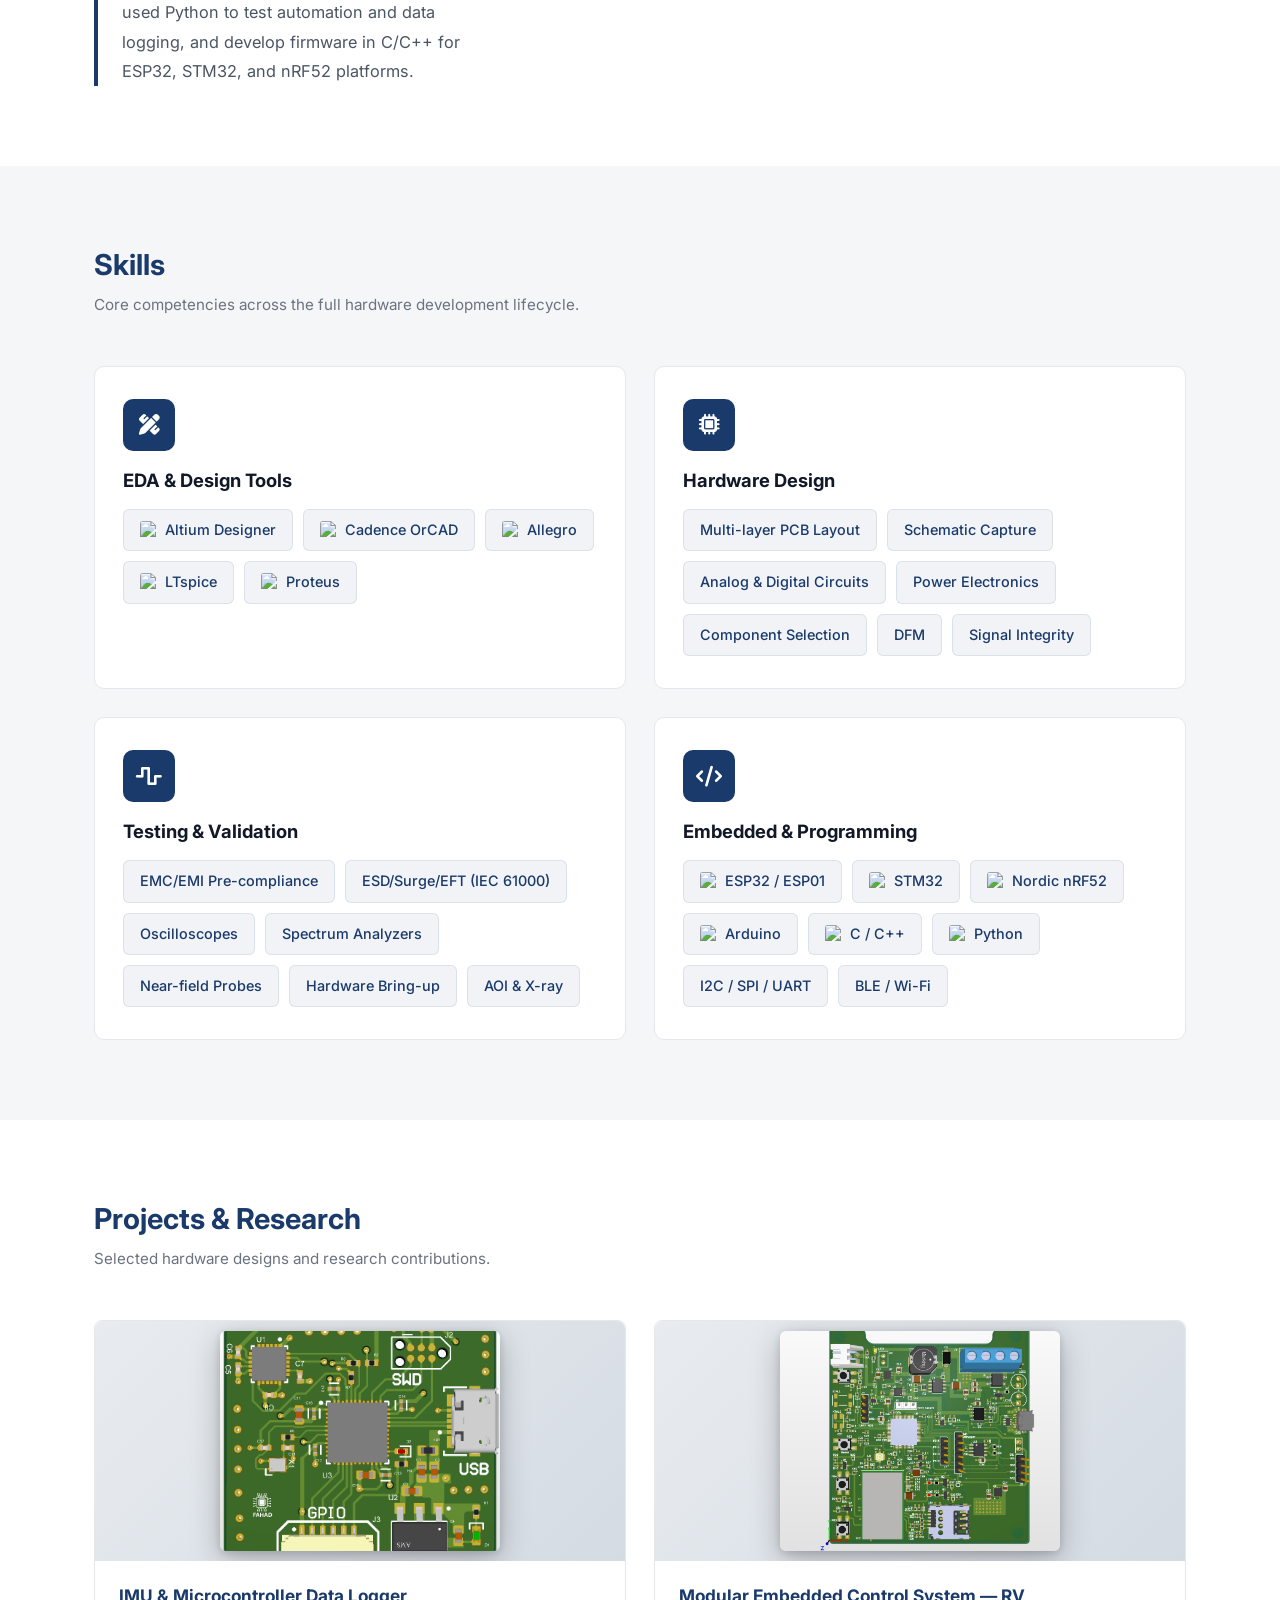
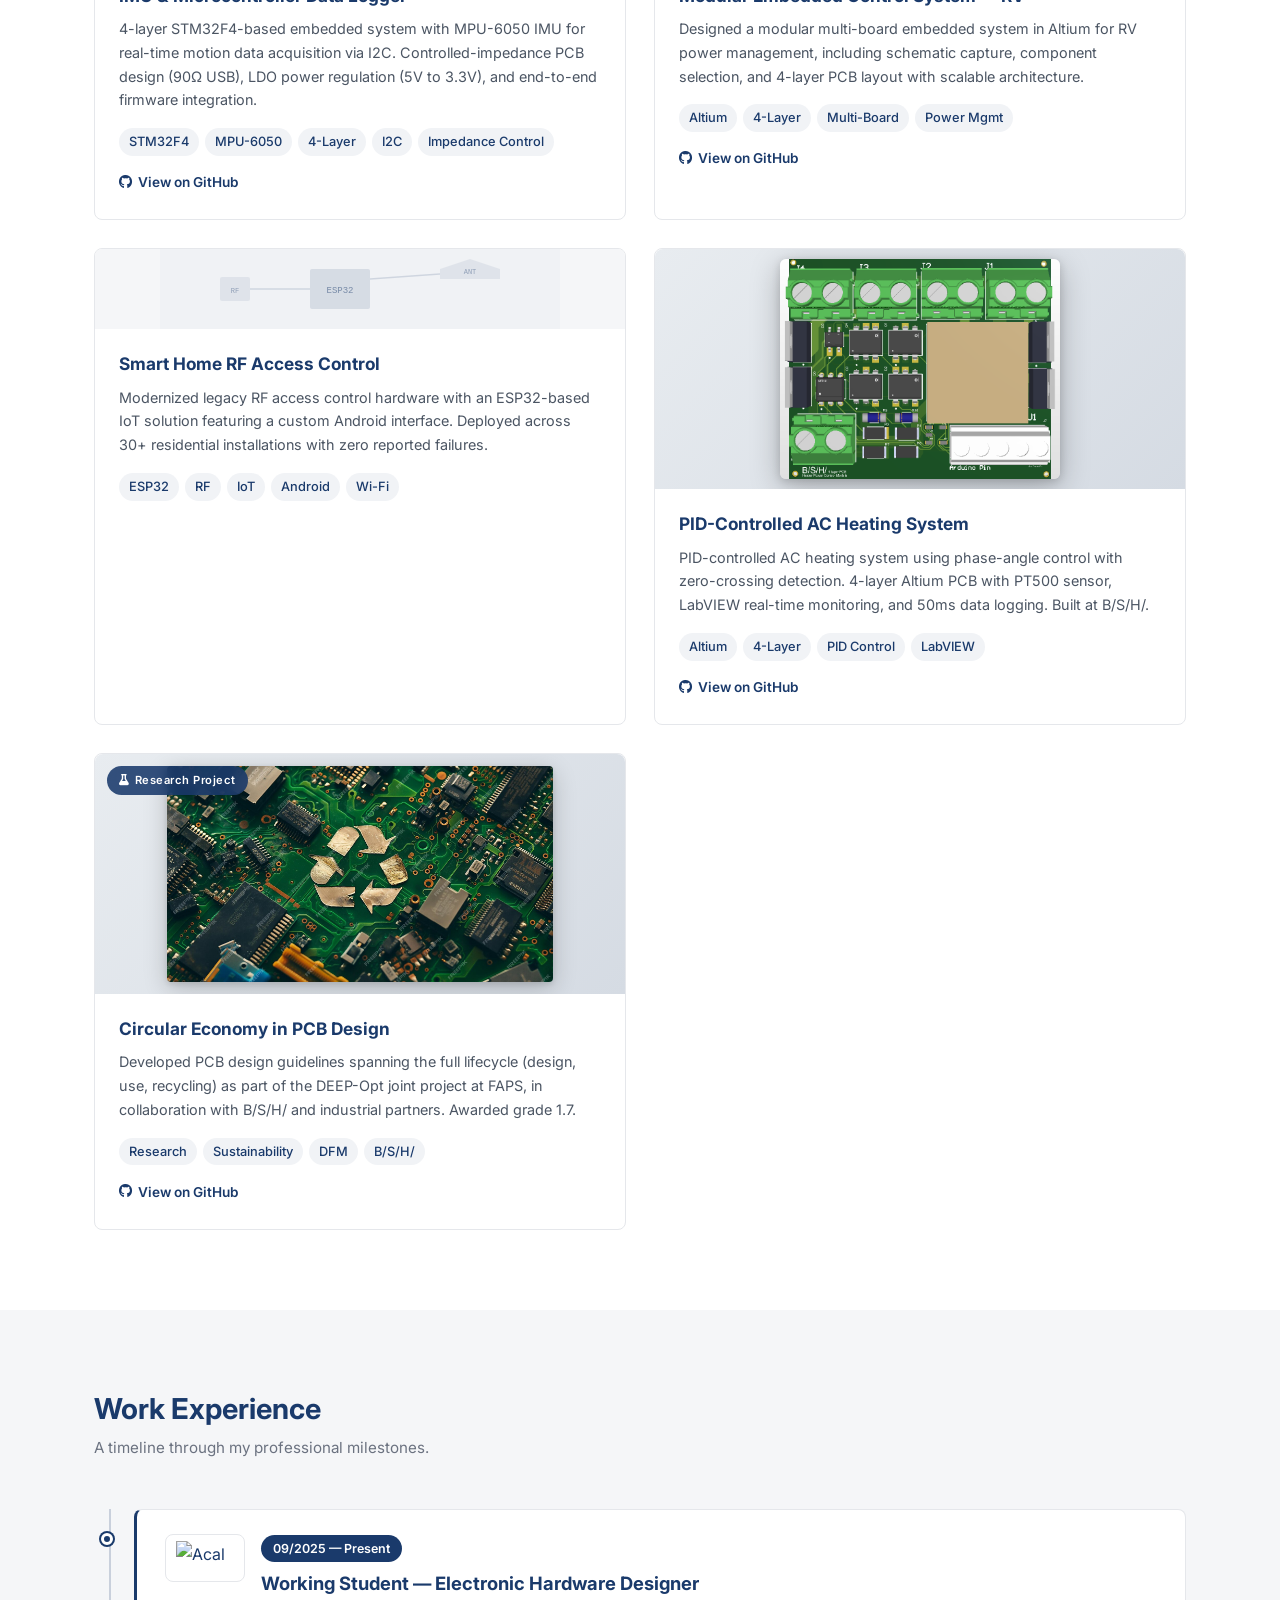
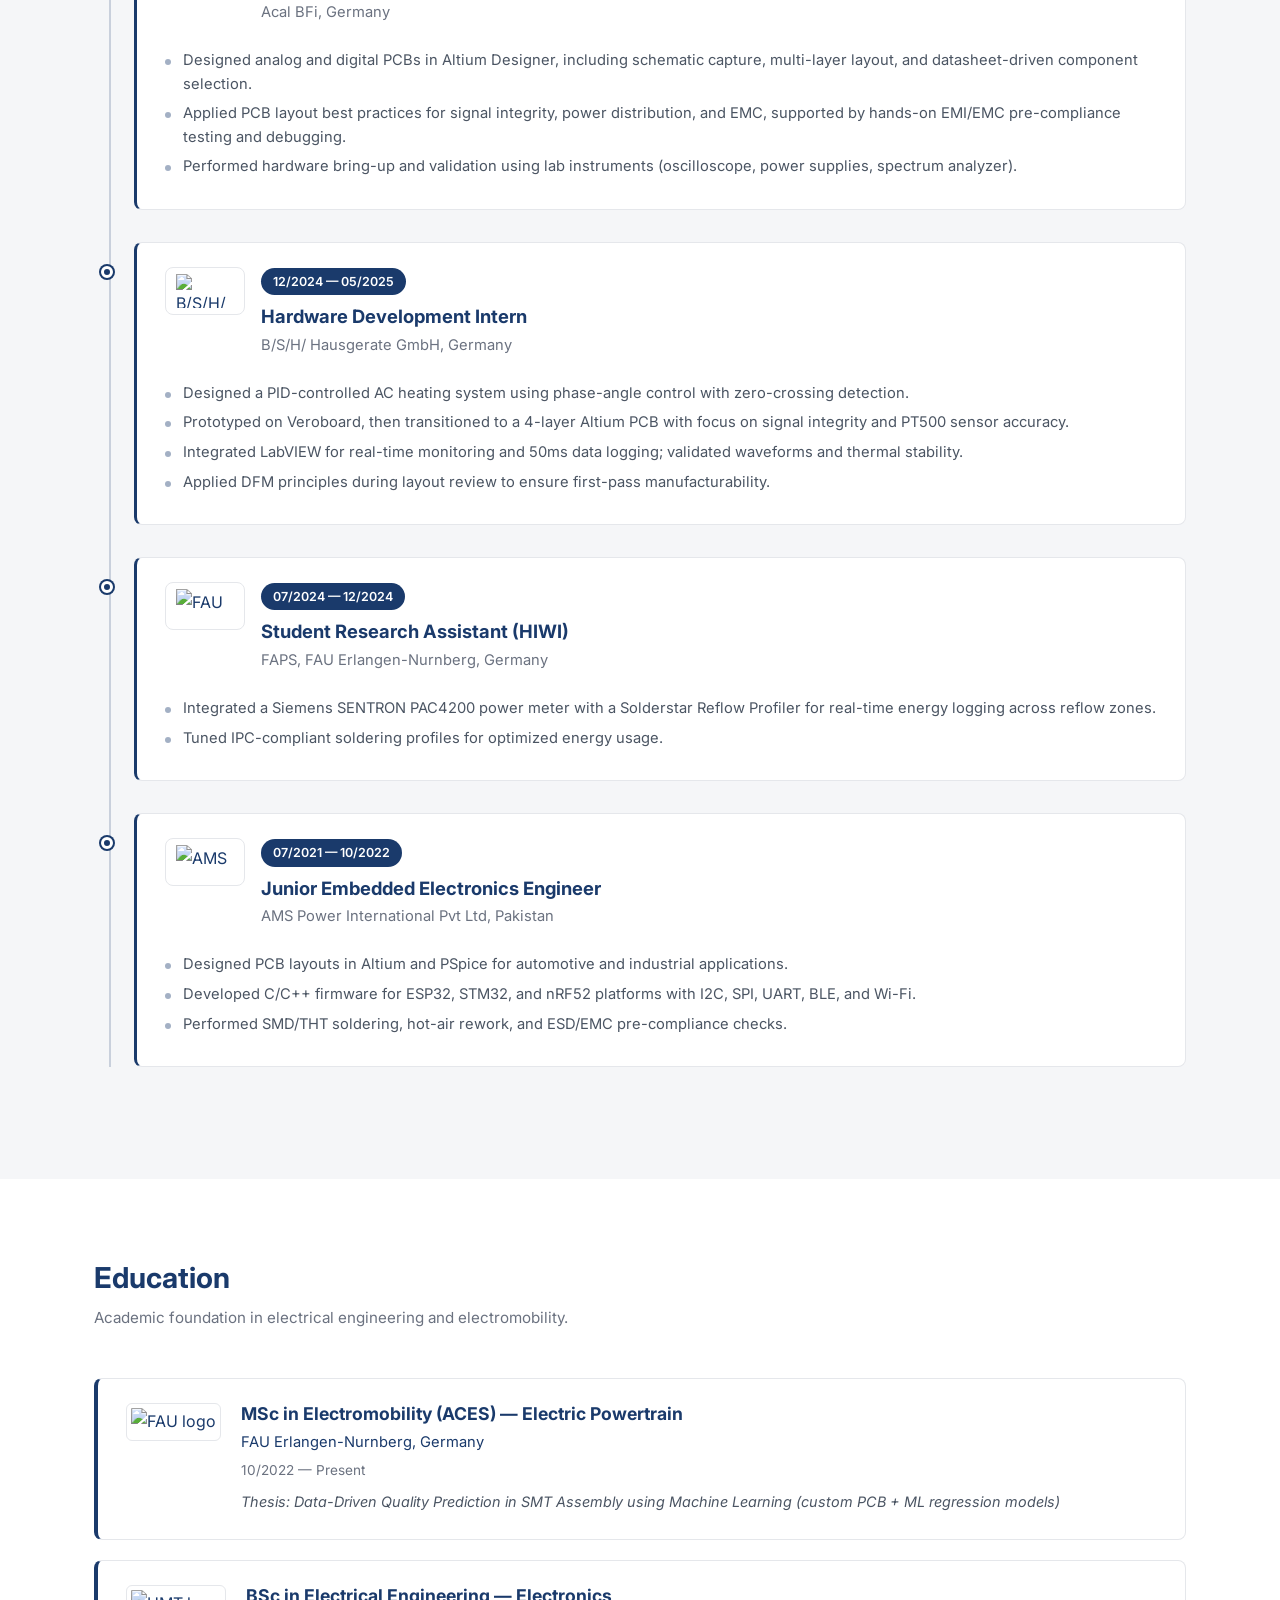
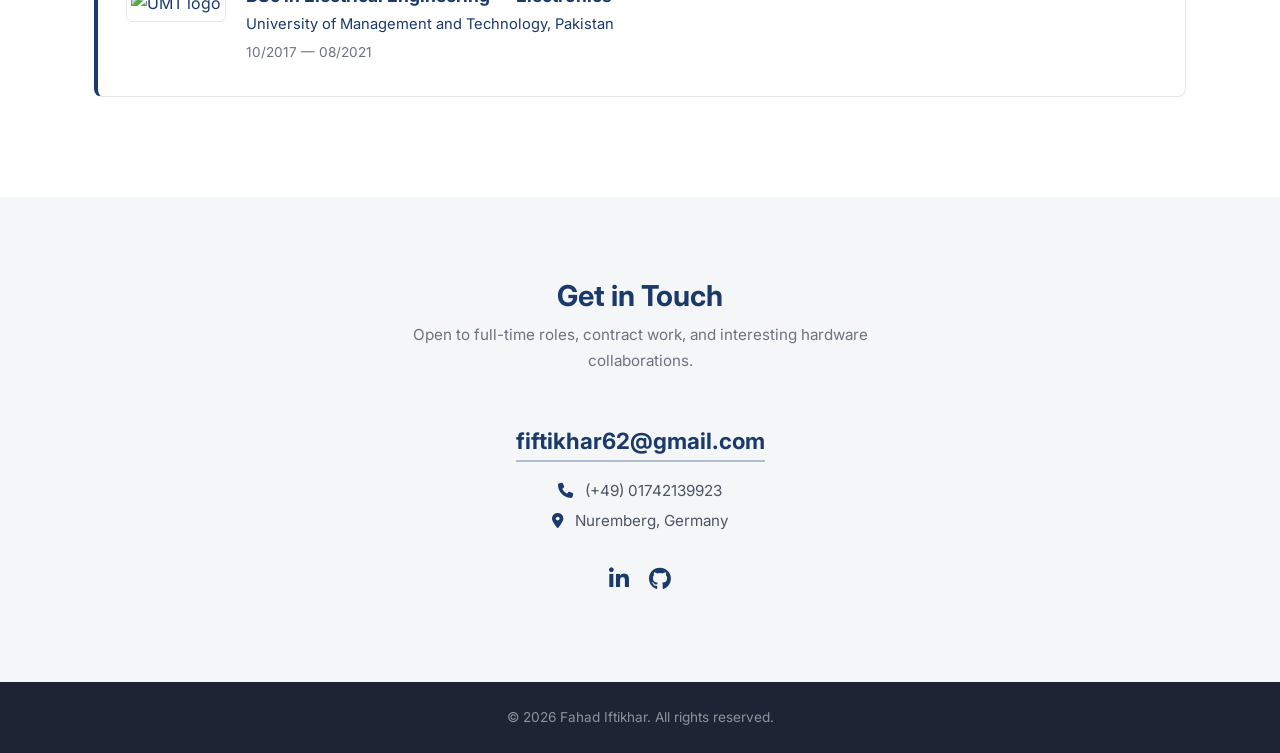
==== commit c0f00bcf: "Use official Acal BFi SVG logo and add website links to all experience logos Co-Authored-By: Claude " ====
--- a/index.html
+++ b/index.html
@@ -356,7 +356,9 @@
                     <div class="timeline-dot"></div>
                     <div class="timeline-card">
                         <div class="timeline-card-header">
-                            <img src="https://www.google.com/s2/favicons?domain=acalbfi.com&sz=64" alt="Acal BFi" class="timeline-logo">
+                            <a href="https://www.acalbfi.com/" target="_blank" class="timeline-logo-link">
+                                <img src="https://www.acalbfi.com/theme/assets/acalbfi-logo.svg" alt="Acal BFi" class="timeline-logo">
+                            </a>
                             <div>
                                 <span class="timeline-date">09/2025 — Present</span>
                                 <h3 class="timeline-role">Working Student — Electronic Hardware Designer</h3>
@@ -375,7 +377,9 @@
                     <div class="timeline-dot"></div>
                     <div class="timeline-card">
                         <div class="timeline-card-header">
-                            <img src="https://www.google.com/s2/favicons?domain=bsh-group.com&sz=64" alt="B/S/H/" class="timeline-logo">
+                            <a href="https://www.bsh-group.com/" target="_blank" class="timeline-logo-link">
+                                <img src="https://www.google.com/s2/favicons?domain=bsh-group.com&sz=64" alt="B/S/H/" class="timeline-logo">
+                            </a>
                             <div>
                                 <span class="timeline-date">12/2024 — 05/2025</span>
                                 <h3 class="timeline-role">Hardware Development Intern</h3>
@@ -395,7 +399,9 @@
                     <div class="timeline-dot"></div>
                     <div class="timeline-card">
                         <div class="timeline-card-header">
-                            <img src="https://www.google.com/s2/favicons?domain=fau.de&sz=64" alt="FAU" class="timeline-logo">
+                            <a href="https://www.faps.fau.de/" target="_blank" class="timeline-logo-link">
+                                <img src="https://www.google.com/s2/favicons?domain=fau.de&sz=64" alt="FAU FAPS" class="timeline-logo">
+                            </a>
                             <div>
                                 <span class="timeline-date">07/2024 — 12/2024</span>
                                 <h3 class="timeline-role">Student Research Assistant (HIWI)</h3>
@@ -413,7 +419,9 @@
                     <div class="timeline-dot"></div>
                     <div class="timeline-card">
                         <div class="timeline-card-header">
-                            <img src="https://www.google.com/s2/favicons?domain=amspower.com.pk&sz=64" alt="AMS Power" class="timeline-logo">
+                            <a href="https://www.amspower.com.pk/" target="_blank" class="timeline-logo-link">
+                                <img src="https://www.google.com/s2/favicons?domain=amspower.com.pk&sz=64" alt="AMS Power" class="timeline-logo">
+                            </a>
                             <div>
                                 <span class="timeline-date">07/2021 — 10/2022</span>
                                 <h3 class="timeline-role">Junior Embedded Electronics Engineer</h3>
--- a/styles.css
+++ b/styles.css
@@ -638,15 +638,27 @@
     margin-bottom: 12px;
 }
 
+.timeline-logo-link {
+    flex-shrink: 0;
+    display: block;
+    border-radius: 8px;
+    transition: opacity 0.2s;
+}
+
+.timeline-logo-link:hover {
+    opacity: 0.75;
+}
+
 .timeline-logo {
-    width: 48px;
+    width: 80px;
     height: 48px;
     object-fit: contain;
     border-radius: 8px;
     border: 1px solid var(--border);
     background: #fff;
-    padding: 4px;
+    padding: 6px 10px;
     flex-shrink: 0;
+    display: block;
 }
 
 .timeline-desc {
